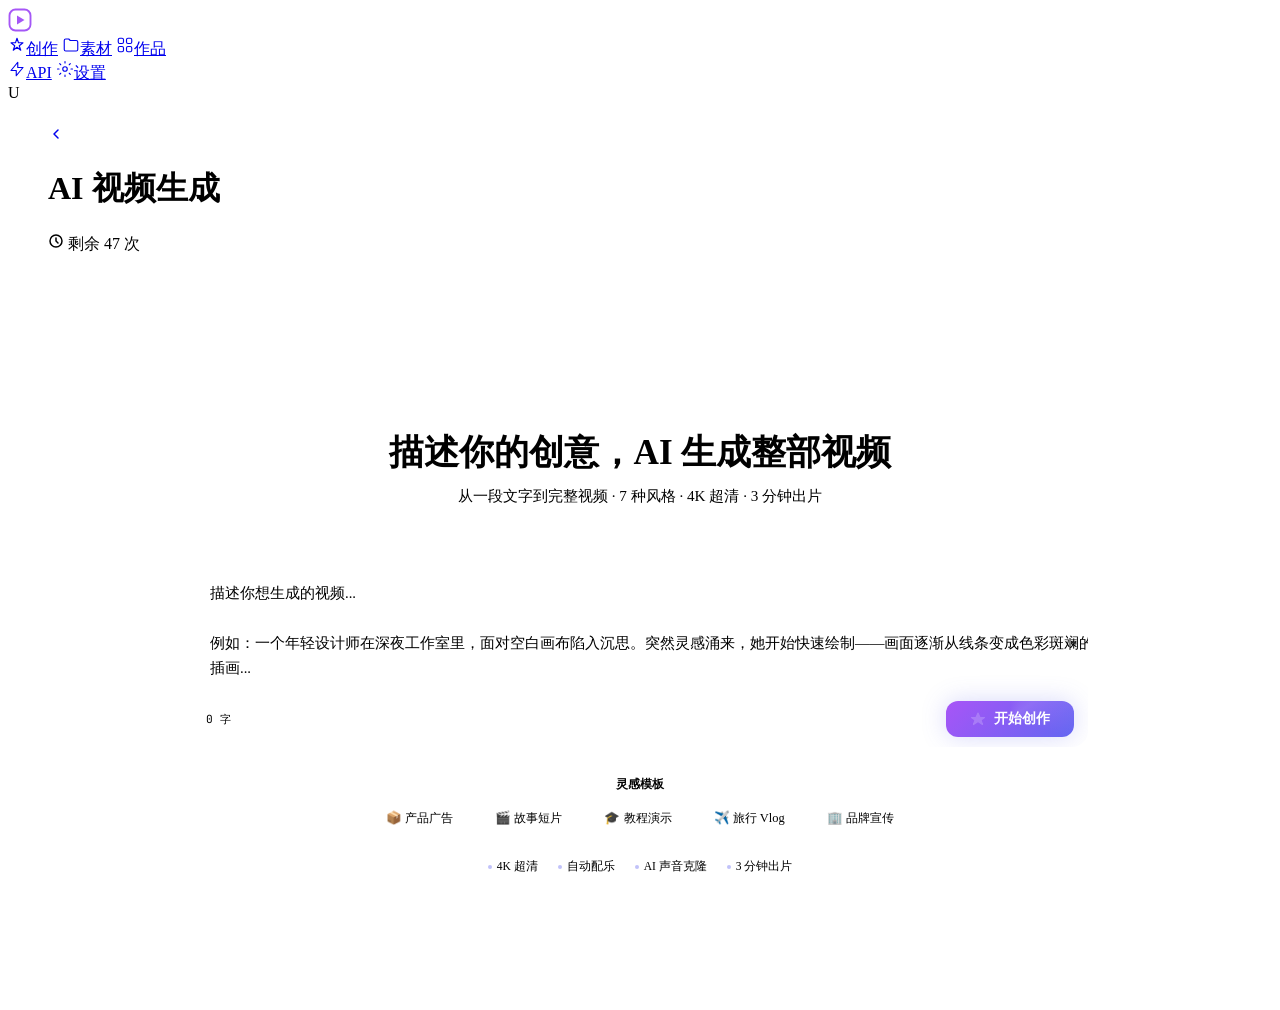
==== app/generate.html @ 541a8ce3 "fix: 侧边栏导航「生成」改为「创作」" ====
<!DOCTYPE html>
<html lang="zh-CN">
<head>
    <meta charset="UTF-8">
    <meta name="viewport" content="width=device-width, initial-scale=1.0">
    <title>AI 生成视频 — FrameX</title>
    <link rel="stylesheet" href="style.css">
    <link href="https://fonts.googleapis.com/css2?family=Space+Grotesk:wght@400;500;600;700&family=DM+Sans:wght@300;400;500;600;700&family=Inter:wght@300;400;500;600;700;800;900&family=JetBrains+Mono:wght@400;500&display=swap" rel="stylesheet">
    <style>
    /* ==============================================
       AI 生成 — Landing + 左右分栏工作区
       ============================================== */

    /* ===== Landing 状态 ===== */
    .gen-landing {
        flex: 1;
        overflow-y: auto;
        padding: 0 40px;
        display: flex;
        align-items: center;
        justify-content: center;
        min-height: 0;
    }
    .gen-landing::-webkit-scrollbar { width: 5px; }
    .gen-landing::-webkit-scrollbar-thumb { background: rgba(255,255,255,0.08); border-radius: 3px; }
    .gen-landing-scroll {
        max-width: 900px;
        width: 100%;
        text-align: center;
    }

    /* Hero */
    .gen-landing-hero {
        padding: 0 0 28px;
        position: relative;
        text-align: center;
    }
    .gen-landing-hero h1 {
        font-size: 2.2rem;
        font-weight: 800;
        line-height: 1.3;
        margin-bottom: 10px;
    }
    .gen-landing-hero p {
        font-size: 0.95rem;
        color: var(--text-muted);
        max-width: 640px;
        margin: 0 auto 28px;
    }

    /* Primary input area */
    .gen-primary-input {
        max-width: 900px;
        margin: 0 auto 28px;
    }
    .gen-input-box {
        background: rgba(255,255,255,0.03);
        border: 2px solid rgba(255,255,255,0.08);
        border-radius: 18px;
        transition: all 0.3s;
        overflow: hidden;
    }
    .gen-input-box:focus-within {
        border-color: rgba(99,102,241,0.35);
        box-shadow: 0 0 0 4px rgba(99,102,241,0.06), 0 0 40px rgba(99,102,241,0.05);
    }
    .gen-input-textarea {
        width: 100%;
        min-height: 100px;
        max-height: 200px;
        padding: 16px 18px 8px;
        background: transparent;
        border: none;
        color: var(--text-primary);
        font-size: 0.92rem;
        font-family: inherit;
        outline: none;
        resize: none;
        line-height: 1.7;
    }
    .gen-input-textarea::placeholder { color: var(--text-faint); }
    .gen-input-toolbar {
        display: flex;
        align-items: center;
        justify-content: space-between;
        padding: 8px 14px 10px;
    }
    .gen-input-left {
        display: flex;
        align-items: center;
        gap: 8px;
    }
    .gen-char-count {
        font-size: 0.7rem;
        color: var(--text-faint);
        font-family: 'JetBrains Mono', monospace;
    }
    .gen-submit-btn {
        display: inline-flex;
        align-items: center;
        gap: 8px;
        padding: 9px 24px;
        font-size: 0.85rem;
        font-weight: 700;
        color: #fff;
        background: linear-gradient(135deg, #a855f7, #6366f1);
        border: none;
        border-radius: 12px;
        cursor: pointer;
        font-family: inherit;
        box-shadow: 0 0 24px rgba(99,102,241,0.25);
        transition: all 0.2s;
        position: relative;
        overflow: hidden;
    }
    .gen-submit-btn:hover { transform: translateY(-1px); box-shadow: 0 0 40px rgba(99,102,241,0.35); }
    .gen-submit-btn:disabled { opacity: 0.4; cursor: not-allowed; transform: none !important; box-shadow: none !important; }
    .gen-submit-btn::before {
        content: '';
        position: absolute; top: -50%; left: -50%;
        width: 200%; height: 200%;
        background: conic-gradient(from 0deg, transparent, rgba(255,255,255,0.1), transparent 30%);
        animation: shimmer 3s linear infinite;
    }

    /* Inspiration chips */
    .gen-inspo-wrap {
        margin-bottom: 20px;
    }
    .gen-inspo-label {
        font-size: 0.72rem;
        font-weight: 600;
        color: var(--text-faint);
        margin-bottom: 10px;
    }
    .gen-inspo-chips {
        display: flex;
        flex-wrap: wrap;
        gap: 8px;
        justify-content: center;
    }
    .gen-inspo-chip {
        padding: 7px 16px;
        font-size: 0.78rem;
        font-weight: 500;
        color: var(--text-secondary);
        background: rgba(255,255,255,0.04);
        border: 1px solid rgba(255,255,255,0.08);
        border-radius: 100px;
        cursor: pointer;
        transition: all 0.25s;
        display: flex;
        align-items: center;
        gap: 6px;
        font-family: inherit;
    }
    .gen-inspo-chip:hover {
        color: var(--text-primary);
        border-color: rgba(99,102,241,0.35);
        background: rgba(99,102,241,0.06);
        transform: translateY(-2px);
    }

    /* Capabilities row */
    .gen-caps {
        display: flex;
        gap: 20px;
        justify-content: center;
        margin-top: 24px;
    }
    .gen-cap {
        display: flex;
        align-items: center;
        gap: 5px;
        font-size: 0.72rem;
        color: var(--text-faint);
    }
    .gen-cap-dot {
        width: 4px; height: 4px;
        border-radius: 50%;
        background: rgba(99,102,241,0.4);
    }

    /* ===== 工作区：左右分栏 ===== */
    .gen-workspace {
        display: none;
        flex: 1;
        min-height: 0;
        overflow: hidden;
    }
    .gen-workspace.active {
        display: flex;
    }

    /* Left: Canvas / Preview */
    .gen-left {
        flex: 1;
        display: flex;
        flex-direction: column;
        min-width: 0;
        position: relative;
        overflow: hidden;
    }

    /* Canvas area with video/storyboard */
    .gen-canvas-wrap {
        flex: 1;
        display: flex;
        align-items: center;
        justify-content: center;
        position: relative;
        padding: 16px;
        min-height: 0;
    }
    .gen-canvas-container {
        position: relative;
        width: 100%;
        height: 100%;
        max-width: 960px;
        max-height: 100%;
        background: #0a0a16;
        border-radius: 16px;
        overflow: hidden;
        border: 1px solid rgba(255,255,255,0.06);
        transition: border-color 0.3s;
    }

    /* Left phases */
    .gen-left-phase {
        position: absolute;
        inset: 0;
        display: none;
        border-radius: inherit;
        overflow: hidden;
    }
    .gen-left-phase.active { display: flex; }

    /* ===== Empty / waiting state (步骤1/2/3) ===== */
    .gen-empty-view {
        flex-direction: column;
        align-items: center;
        justify-content: center;
        background: linear-gradient(135deg, #06060a 0%, #0a0a1a 50%, #06060a 100%);
    }
    .gen-empty-inner { text-align: center; max-width: 320px; }
    .gen-empty-orb {
        position: relative;
        width: 72px; height: 72px;
        margin: 0 auto 20px;
    }
    .gen-empty-orb .gen-empty-ring {
        position: absolute; top: 50%; left: 50%;
        transform: translate(-50%,-50%);
        width: 72px; height: 72px;
        border-radius: 50%;
        border: 2px solid rgba(99,102,241,0.12);
        animation: genOrbPulse 3s ease-in-out infinite;
    }
    @keyframes genOrbPulse {
        0%, 100% { transform: translate(-50%,-50%) scale(1); opacity: 0.5; }
        50% { transform: translate(-50%,-50%) scale(1.4); opacity: 0; }
    }
    .gen-empty-orb .gen-empty-core {
        position: absolute; top: 50%; left: 50%;
        transform: translate(-50%,-50%);
        width: 40px; height: 40px;
        border-radius: 50%;
        background: linear-gradient(135deg, rgba(99,102,241,0.15), rgba(99,102,241,0.1));
        display: flex; align-items: center; justify-content: center;
        border: 1px solid rgba(99,102,241,0.15);
    }
    .gen-empty-title {
        font-size: 0.88rem; font-weight: 600; color: var(--text-faint); margin-bottom: 6px;
    }
    .gen-empty-sub {
        font-size: 0.75rem; color: var(--text-dim); line-height: 1.5;
    }

    /* Storyboard grid in canvas */
    .gen-sb-view {
        flex-direction: column;
        background: #0a0a16;
    }
    .gen-sb-topbar {
        display: flex;
        align-items: center;
        gap: 10px;
        padding: 12px 16px;
        flex-shrink: 0;
        border-bottom: 1px solid rgba(255,255,255,0.04);
    }
    .gen-sb-badge {
        padding: 3px 10px;
        font-size: 0.68rem;
        font-weight: 600;
        color: #818cf8;
        background: rgba(99,102,241,0.1);
        border: 1px solid rgba(99,102,241,0.2);
        border-radius: 100px;
    }
    .gen-sb-info {
        font-size: 0.72rem;
        color: var(--text-muted);
    }
    .gen-sb-grid {
        flex: 1;
        display: grid;
        grid-template-columns: repeat(2, 1fr);
        gap: 10px;
        padding: 12px;
        overflow-y: auto;
        min-height: 0;
        align-content: start;
    }
    .gen-sb-grid::-webkit-scrollbar { width: 4px; }
    .gen-sb-grid::-webkit-scrollbar-thumb { background: rgba(255,255,255,0.06); border-radius: 2px; }
    .gen-sb-card {
        position: relative;
        border-radius: 12px;
        overflow: hidden;
        border: 1px solid rgba(255,255,255,0.06);
        background: linear-gradient(135deg, rgba(15,15,30,0.8), rgba(10,10,20,0.9));
        cursor: pointer;
        transition: all 0.3s;
        min-height: 120px;
    }
    .gen-sb-card:hover {
        border-color: rgba(99,102,241,0.3);
        transform: scale(1.02);
    }
    .gen-sb-card.selected {
        border-color: rgba(99,102,241,0.5);
        box-shadow: 0 0 20px rgba(99,102,241,0.15);
    }
    .gen-sb-card canvas { width: 100%; height: 100%; display: block; position: absolute; inset: 0; }
    .gen-sb-card-overlay {
        position: relative;
        z-index: 2;
        background: linear-gradient(transparent 30%, rgba(0,0,0,0.7));
        display: flex;
        flex-direction: column;
        justify-content: flex-end;
        padding: 12px;
        min-height: 120px;
    }
    .gen-sb-card-num {
        position: absolute; top: 8px; left: 8px;
        width: 22px; height: 22px;
        border-radius: 7px;
        display: flex; align-items: center; justify-content: center;
        font-size: 0.65rem; font-weight: 700; color: #fff;
        background: rgba(99,102,241,0.6); backdrop-filter: blur(8px);
    }
    .gen-sb-card-dur {
        position: absolute; top: 8px; right: 8px;
        padding: 2px 7px; font-size: 0.6rem; font-weight: 500; color: #fff;
        background: rgba(0,0,0,0.55); border-radius: 5px;
        font-family: 'JetBrains Mono', monospace;
    }
    .gen-sb-card-title {
        font-size: 0.78rem; font-weight: 600; color: #fff; margin-bottom: 2px;
    }
    .gen-sb-card-desc {
        font-size: 0.62rem; color: rgba(255,255,255,0.6);
        display: -webkit-box; -webkit-line-clamp: 2;
        -webkit-box-orient: vertical; overflow: hidden; line-height: 1.4;
    }

    /* Synthesis view */
    .gen-synth-view {
        align-items: center;
        justify-content: center;
        background: linear-gradient(135deg, #06060a 0%, #0a0a1a 50%, #06060a 100%);
    }
    .gen-synth-inner { text-align: center; max-width: 360px; }
    .gen-synth-orb {
        position: relative;
        width: 88px; height: 88px;
        margin: 0 auto 24px;
    }
    .gen-synth-orb .ring {
        position: absolute; top: 50%; left: 50%;
        transform: translate(-50%,-50%); border-radius: 50%;
        border: 2px solid transparent;
    }
    .gen-synth-orb .ring:nth-child(1) { width:88px;height:88px; border-top-color:#a855f7; animation: spin 1.5s linear infinite; }
    .gen-synth-orb .ring:nth-child(2) { width:66px;height:66px; border-right-color:#6366f1; animation: spin 2s linear infinite reverse; }
    .gen-synth-orb .ring:nth-child(3) { width:44px;height:44px; border-bottom-color:#06b6d4; animation: spin 1s linear infinite; }
    .gen-synth-orb .core {
        position: absolute; top:50%;left:50%; transform:translate(-50%,-50%);
        width:18px;height:18px; border-radius:50%;
        background:linear-gradient(135deg,#a855f7,#06b6d4);
        box-shadow:0 0 24px rgba(99,102,241,0.5);
    }
    @keyframes spin { to { transform: translate(-50%,-50%) rotate(360deg); } }
    .gen-synth-text { font-size: 0.92rem; font-weight: 600; color: var(--text-primary); margin-bottom: 6px; }
    .gen-synth-sub { font-size: 0.78rem; color: var(--text-muted); margin-bottom: 20px; }
    .gen-synth-progress {
        width: 220px; height: 3px;
        background: rgba(255,255,255,0.06); border-radius: 2px;
        overflow: hidden; margin: 0 auto 10px;
    }
    .gen-synth-bar {
        height: 100%;
        background: linear-gradient(90deg, #a855f7, #6366f1, #06b6d4);
        border-radius: 2px; width: 0%; transition: width 0.6s ease;
    }
    .gen-synth-clip-info {
        font-size: 0.72rem; color: var(--text-muted);
        font-family: 'JetBrains Mono', monospace;
    }
    .gen-synth-dots {
        display: flex; gap: 6px; justify-content: center; margin-top: 16px;
    }
    .gen-synth-dot {
        width: 32px; height: 32px;
        border-radius: 8px;
        display: flex; align-items: center; justify-content: center;
        font-size: 0.68rem; font-weight: 700;
        color: var(--text-faint); background: rgba(255,255,255,0.03);
        border: 1px solid rgba(255,255,255,0.06);
        transition: all 0.3s;
    }
    .gen-synth-dot.active {
        color: #818cf8;
        background: rgba(99,102,241,0.12);
        border-color: rgba(99,102,241,0.3);
        box-shadow: 0 0 14px rgba(99,102,241,0.15);
    }
    .gen-synth-dot.completed {
        color: #10b981;
        background: rgba(16,185,129,0.1);
        border-color: rgba(16,185,129,0.25);
    }

    /* Player view */
    .gen-player-view {
        background: #06060a;
    }
    .gen-player-view canvas { width: 100%; height: 100%; display: block; }
    .gen-player-controls {
        position: absolute;
        bottom: 0; left: 0; right: 0;
        display: flex; align-items: center; gap: 10px;
        padding: 10px 16px;
        background: linear-gradient(transparent, rgba(0,0,0,0.7));
        z-index: 5;
    }
    .gen-timeline-overlay {
        position: absolute;
        bottom: 48px; left: 12px; right: 12px;
        display: flex; gap: 3px; height: 24px; z-index: 4;
    }
    .gen-tl-seg {
        display: flex; align-items: center; justify-content: center;
        border-radius: 5px; font-size: 0.58rem; font-weight: 600;
        border: 1px solid; transition: all 0.3s; cursor: default;
    }
    .gen-tl-seg.active {
        box-shadow: 0 0 10px rgba(99,102,241,0.2);
        transform: scaleY(1.08);
    }

    /* ===== Right: Chat Sidebar ===== */
    .gen-right {
        width: 380px;
        flex-shrink: 0;
        background: rgba(12,12,20,0.95);
        backdrop-filter: blur(20px);
        border-left: 1px solid rgba(255,255,255,0.06);
        display: flex;
        flex-direction: column;
        z-index: 50;
        overflow: hidden;
    }

    /* Chat header */
    .gen-chat-header {
        display: flex;
        align-items: center;
        gap: 10px;
        padding: 14px 16px;
        flex-shrink: 0;
        border-bottom: 1px solid rgba(255,255,255,0.05);
    }
    .gen-chat-header-icon {
        width: 28px; height: 28px;
        border-radius: 8px;
        background: rgba(99,102,241,0.12);
        color: #a855f7;
        display: flex; align-items: center; justify-content: center;
        flex-shrink: 0;
    }
    .gen-chat-header h3 { font-size: 0.85rem; font-weight: 600; }
    .gen-chat-header p { font-size: 0.68rem; color: var(--text-muted); }

    /* Chat body */
    .gen-chat-body {
        flex: 1;
        overflow-y: auto;
        padding: 16px 16px 200px;
        display: flex;
        flex-direction: column;
        gap: 12px;
        min-height: 0;
    }
    .gen-chat-body::-webkit-scrollbar { width: 4px; }
    .gen-chat-body::-webkit-scrollbar-track { background: transparent; }
    .gen-chat-body::-webkit-scrollbar-thumb { background: rgba(255,255,255,0.08); border-radius: 2px; }

    /* Chat bubbles */
    .gen-bubble {
        display: flex;
        gap: 8px;
        animation: genBubbleIn 0.35s ease-out;
    }
    @keyframes genBubbleIn {
        from { opacity: 0; transform: translateY(12px); }
        to { opacity: 1; transform: translateY(0); }
    }
    .gen-bubble--ai { align-items: flex-start; }
    .gen-bubble--user { flex-direction: row-reverse; }
    .gen-bubble-avatar {
        width: 28px; height: 28px;
        border-radius: 8px;
        display: flex; align-items: center; justify-content: center;
        flex-shrink: 0;
        font-size: 0.75rem; font-weight: 600;
    }
    .gen-bubble--ai .gen-bubble-avatar {
        background: rgba(99,102,241,0.12); color: #a855f7;
    }
    .gen-bubble--user .gen-bubble-avatar {
        background: rgba(59,130,246,0.12); color: #60a5fa;
    }
    .gen-bubble-content {
        max-width: 85%;
        padding: 10px 14px;
        border-radius: 14px;
        font-size: 0.82rem;
        line-height: 1.6;
    }
    .gen-bubble--ai .gen-bubble-content {
        background: rgba(255,255,255,0.04);
        border: 1px solid rgba(255,255,255,0.06);
        color: #cbd5e1;
    }
    .gen-bubble--user .gen-bubble-content {
        background: rgba(99,102,241,0.12);
        border: 1px solid rgba(99,102,241,0.2);
        color: var(--text-primary);
    }

    /* Typing indicator (three dots) */
    .gen-typing { display: flex; gap: 4px; padding: 6px 0; }
    .gen-typing-dot {
        width: 6px; height: 6px; border-radius: 50%;
        background: #64748b; animation: genTypingBounce 1.4s ease-in-out infinite;
    }
    .gen-typing-dot:nth-child(2) { animation-delay: 0.2s; }
    .gen-typing-dot:nth-child(3) { animation-delay: 0.4s; }
    @keyframes genTypingBounce {
        0%, 60%, 100% { transform: translateY(0); opacity: 0.4; }
        30% { transform: translateY(-6px); opacity: 1; }
    }

    /* Step overview stepper (in chat) */
    .gen-stepper { display: flex; gap: 4px; margin: 8px 0 4px; padding: 10px 0; }
    .gen-stepper-item { flex: 1; text-align: center; position: relative; }
    .gen-stepper-num {
        display: inline-flex; width: 22px; height: 22px; border-radius: 50%;
        align-items: center; justify-content: center;
        font-size: 0.62rem; font-weight: 700;
        background: rgba(255,255,255,0.05); border: 1px solid rgba(255,255,255,0.08);
        color: var(--text-faint); margin-bottom: 4px; transition: all 0.3s;
    }
    .gen-stepper-item.active .gen-stepper-num {
        background: rgba(99,102,241,0.15); border-color: rgba(99,102,241,0.4);
        color: #818cf8; box-shadow: 0 0 10px rgba(99,102,241,0.15);
    }
    .gen-stepper-item.completed .gen-stepper-num {
        background: rgba(16,185,129,0.12); border-color: rgba(16,185,129,0.3); color: #10b981;
    }
    .gen-stepper-label { display: block; font-size: 0.58rem; color: var(--text-dim); line-height: 1.2; }
    .gen-stepper-item.active .gen-stepper-label { color: #818cf8; }
    .gen-stepper-item.completed .gen-stepper-label { color: #10b981; }

    /* Text segment preview cards (步骤2) */
    .gen-text-segments { display: flex; flex-direction: column; gap: 8px; margin-top: 8px; }
    .gen-text-seg {
        background: rgba(255,255,255,0.02); border: 1px solid rgba(255,255,255,0.06);
        border-radius: 10px; padding: 10px 12px; transition: all 0.2s;
    }
    .gen-text-seg:hover { border-color: rgba(255,255,255,0.1); background: rgba(255,255,255,0.03); }
    .gen-text-seg-head { display: flex; align-items: center; justify-content: space-between; margin-bottom: 6px; }
    .gen-text-seg-badge {
        display: inline-flex; align-items: center; gap: 5px;
        padding: 2px 8px; border-radius: 5px; font-size: 0.65rem; font-weight: 600;
    }
    .gen-text-seg-dur { font-size: 0.62rem; color: var(--text-faint); font-family: 'JetBrains Mono', monospace; }
    .gen-text-seg textarea {
        width: 100%; min-height: 48px; padding: 8px 10px;
        background: rgba(255,255,255,0.03); border: 1px solid rgba(255,255,255,0.06);
        border-radius: 8px; color: var(--text-primary); font-size: 0.78rem; font-family: inherit;
        outline: none; resize: vertical; line-height: 1.5; transition: border-color 0.2s;
    }
    .gen-text-seg textarea:focus { border-color: rgba(99,102,241,0.3); }

    /* Storyboard loading animation */
    .gen-sb-card.loading { pointer-events: none; }
    .gen-sb-card.loading .gen-sb-card-overlay { background: none; }
    .gen-sb-card-loading-inner {
        position: absolute; inset: 0; z-index: 3;
        display: flex; flex-direction: column; align-items: center; justify-content: center;
        background: linear-gradient(135deg, rgba(15,15,30,0.95), rgba(10,10,20,0.98));
    }
    .gen-sb-card-loading-inner .loading-spinner {
        width: 24px; height: 24px;
        border: 2px solid rgba(99,102,241,0.15); border-top-color: #a855f7;
        border-radius: 50%; animation: spin 1s linear infinite; margin-bottom: 8px;
    }
    .gen-sb-card-loading-inner .loading-text { font-size: 0.65rem; color: var(--text-faint); }

    /* Inline action cards in chat */
    .gen-chat-actions {
        display: flex;
        flex-wrap: wrap;
        gap: 6px;
        margin-top: 8px;
    }
    .gen-chat-action {
        padding: 6px 14px;
        font-size: 0.72rem;
        font-weight: 500;
        color: #818cf8;
        background: rgba(99,102,241,0.06);
        border: 1px solid rgba(99,102,241,0.2);
        border-radius: 100px;
        cursor: pointer;
        transition: all 0.2s;
        font-family: inherit;
    }
    .gen-chat-action:hover {
        background: rgba(99,102,241,0.12);
        border-color: rgba(99,102,241,0.4);
    }

    /* Confirm config button */
    .gen-confirm-config {
        display: flex;
        align-items: center;
        justify-content: center;
        gap: 8px;
        width: 100%;
        margin-top: 12px;
        padding: 10px 20px;
        font-size: 0.82rem;
        font-weight: 600;
        color: #fff;
        background: linear-gradient(135deg, #a855f7, #6366f1);
        border: none;
        border-radius: 10px;
        cursor: pointer;
        font-family: inherit;
        box-shadow: 0 0 20px rgba(99,102,241,0.2);
        transition: all 0.25s;
    }
    .gen-confirm-config:hover { transform: translateY(-1px); box-shadow: 0 0 30px rgba(99,102,241,0.35); }
    .gen-confirm-config:active { transform: scale(0.98); }

    /* Clip editor in chat */
    .gen-clip-editor {
        background: rgba(255,255,255,0.02);
        border: 1px solid rgba(255,255,255,0.06);
        border-radius: 12px;
        margin-top: 8px;
        overflow: hidden;
        transition: all 0.3s;
        cursor: pointer;
    }
    .gen-clip-editor:hover {
        border-color: rgba(99,102,241,0.25);
        background: rgba(255,255,255,0.03);
    }
    .gen-clip-editor.highlighted {
        border-color: rgba(99,102,241,0.5);
        background: rgba(99,102,241,0.05);
        box-shadow: 0 0 16px rgba(99,102,241,0.1);
    }
    .gen-clip-editor-head {
        display: flex; align-items: center; justify-content: space-between;
        padding: 10px 12px;
        border-bottom: 1px solid rgba(255,255,255,0.04);
    }
    .gen-clip-editor-badge {
        display: inline-flex; align-items: center; gap: 6px;
        padding: 3px 10px; border-radius: 6px;
        font-size: 0.68rem; font-weight: 600;
    }
    .gen-clip-editor-dur {
        font-size: 0.65rem; color: var(--text-muted);
        font-family: 'JetBrains Mono', monospace;
    }
    .gen-clip-editor-body {
        padding: 10px 12px;
        display: flex;
        gap: 10px;
    }
    /* Clip thumbnail preview inside editor */
    .gen-clip-thumb {
        width: 80px;
        height: 50px;
        border-radius: 6px;
        overflow: hidden;
        flex-shrink: 0;
        border: 1px solid rgba(255,255,255,0.06);
    }
    .gen-clip-thumb canvas {
        width: 100%; height: 100%; display: block;
    }
    .gen-clip-desc-wrap {
        flex: 1;
        min-width: 0;
    }
    .gen-clip-desc-input {
        width: 100%;
        min-height: 40px;
        padding: 8px 10px;
        background: rgba(255,255,255,0.03);
        border: 1px solid rgba(255,255,255,0.06);
        border-radius: 8px;
        color: var(--text-primary);
        font-size: 0.78rem;
        font-family: inherit;
        outline: none;
        resize: vertical;
        line-height: 1.5;
        transition: border-color 0.2s;
    }
    .gen-clip-desc-input:focus { border-color: rgba(99,102,241,0.3); }
    .gen-clip-desc-input::placeholder { color: var(--text-faint); }

    /* Config card in chat */
    .gen-config-card {
        background: rgba(255,255,255,0.02);
        border: 1px solid rgba(255,255,255,0.06);
        border-radius: 12px;
        margin-top: 8px;
        padding: 12px;
    }
    .gen-config-label {
        font-size: 0.68rem; font-weight: 600; color: var(--text-faint);
        text-transform: uppercase; letter-spacing: 0.5px;
        margin-bottom: 8px;
    }
    /* Style grid */
    .gen-style-grid {
        display: grid; grid-template-columns: repeat(3, 1fr);
        gap: 6px; margin-bottom: 10px;
    }
    .gen-style-card {
        padding: 8px 6px; text-align: center;
        background: rgba(255,255,255,0.03);
        border: 1px solid rgba(255,255,255,0.06);
        border-radius: 8px; cursor: pointer;
        transition: all 0.2s; font-family: inherit;
    }
    .gen-style-card:hover { border-color: rgba(99,102,241,0.25); }
    .gen-style-card.active {
        border-color: rgba(99,102,241,0.5);
        background: rgba(99,102,241,0.08);
    }
    .gen-style-card .icon { font-size: 1.1rem; display: block; margin-bottom: 2px; }
    .gen-style-card .name { font-size: 0.65rem; font-weight: 600; color: var(--text-secondary); }
    .gen-style-card.active .name { color: #818cf8; }

    /* Ratio chips */
    .gen-ratio-row {
        display: flex; gap: 6px; margin-bottom: 10px;
    }
    .gen-ratio-chip {
        flex: 1; padding: 6px; text-align: center;
        font-size: 0.68rem; font-weight: 500; color: var(--text-muted);
        background: rgba(255,255,255,0.03);
        border: 1px solid rgba(255,255,255,0.06);
        border-radius: 8px; cursor: pointer;
        transition: all 0.2s; font-family: inherit;
    }
    .gen-ratio-chip:hover { border-color: rgba(99,102,241,0.25); }
    .gen-ratio-chip.active {
        color: #818cf8;
        background: rgba(99,102,241,0.08);
        border-color: rgba(99,102,241,0.4);
    }

    /* Chat input */
    .gen-chat-input-area {
        padding: 12px 16px;
        border-top: 1px solid rgba(255,255,255,0.05);
        flex-shrink: 0;
    }
    .gen-chat-input-wrap {
        display: flex;
        align-items: flex-end;
        gap: 8px;
        background: rgba(255,255,255,0.04);
        border: 1px solid rgba(255,255,255,0.08);
        border-radius: 14px;
        padding: 6px 6px 6px 14px;
        transition: all 0.3s;
    }
    .gen-chat-input-wrap:focus-within {
        border-color: rgba(99,102,241,0.35);
        box-shadow: 0 0 0 3px rgba(99,102,241,0.06);
    }
    .gen-chat-input {
        flex: 1;
        background: none; border: none; outline: none;
        font-size: 0.82rem; color: var(--text-primary);
        padding: 8px 0; font-family: inherit;
        min-width: 0;
    }
    .gen-chat-input::placeholder { color: var(--text-faint); }
    .gen-chat-send {
        width: 36px; height: 36px;
        border-radius: 10px; border: none;
        background: linear-gradient(135deg, #a855f7, #6366f1);
        color: #fff;
        display: flex; align-items: center; justify-content: center;
        cursor: pointer; flex-shrink: 0;
        transition: all 0.2s;
        box-shadow: 0 0 16px rgba(99,102,241,0.25);
    }
    .gen-chat-send:hover { transform: scale(1.05); }

    /* Pipeline bar (bottom of left) */
    .gen-pipeline-bar {
        display: none;
        align-items: center;
        justify-content: space-between;
        padding: 8px 16px;
        background: rgba(255,255,255,0.025);
        border-top: 1px solid rgba(255,255,255,0.04);
        flex-shrink: 0;
    }
    .gen-pipeline-bar.active { display: flex; }
    .gen-pipeline-steps {
        display: flex; gap: 4px;
    }
    .gen-pipe-step {
        display: flex; align-items: center; gap: 4px;
        padding: 4px 8px; border-radius: 7px;
        font-size: 0.62rem; font-weight: 500;
        background: rgba(255,255,255,0.03);
        border: 1px solid rgba(255,255,255,0.06);
        color: var(--text-faint); transition: all 0.3s;
        white-space: nowrap;
    }
    .gen-pipe-step.active { color: #818cf8; background: rgba(99,102,241,0.1); border-color: rgba(99,102,241,0.25); }
    .gen-pipe-step.completed { color: #10b981; border-color: rgba(16,185,129,0.25); }
    .gen-pipe-dot { width: 5px; height: 5px; border-radius: 50%; background: currentColor; }
    .gen-pipe-step.active .gen-pipe-dot { animation: pulseDot 1.5s infinite; }
    @keyframes pulseDot {
        0%,100% { box-shadow: 0 0 0 0 rgba(99,102,241,0.4); }
        50% { box-shadow: 0 0 0 4px rgba(99,102,241,0); }
    }
    .gen-pipeline-actions { display: flex; gap: 6px; }

    /* Done banner in chat */
    .gen-done-banner {
        text-align: center;
        padding: 16px 0;
    }
    .gen-done-banner svg { margin-bottom: 8px; }
    .gen-done-title { font-size: 0.95rem; font-weight: 600; margin-bottom: 3px; }
    .gen-done-sub { font-size: 0.72rem; color: var(--text-muted); }
    .gen-done-actions {
        display: flex;
        flex-direction: column;
        gap: 8px;
        margin-top: 12px;
    }

    @media (max-width: 768px) {
        .gen-right { width: 300px; }
    }
    @media (max-width: 600px) {
        .gen-workspace { flex-direction: column; }
        .gen-right {
            width: 100%; max-height: 45vh; border-left: none;
            border-top: 1px solid rgba(255,255,255,0.06);
        }
    }
    </style>
</head>
<body class="creator-layout">
    <!-- 侧边栏 -->
    <aside class="icon-sidebar">
        <a href="create.html" class="icon-sidebar-logo" title="FrameX"><svg width="24" height="24" viewBox="0 0 32 32" fill="none"><rect x="2" y="2" width="28" height="28" rx="8" stroke="url(#sLogo)" stroke-width="2.5"/><path d="M12 10L22 16L12 22V10Z" fill="url(#sLogo)"/><defs><linearGradient id="sLogo" x1="0" y1="0" x2="32" y2="32"><stop stop-color="#a855f7"/><stop offset="1" stop-color="#06b6d4"/></linearGradient></defs></svg></a>
        <nav class="icon-nav">
            <a href="create.html" class="icon-nav-item active"><svg width="18" height="18" viewBox="0 0 24 24" fill="none"><path d="M12 3L14 9H20L15 13L17 19L12 15L7 19L9 13L4 9H10L12 3Z" stroke="currentColor" stroke-width="1.5" stroke-linejoin="round"/></svg>创作</a>
            <a href="media.html" class="icon-nav-item"><svg width="18" height="18" viewBox="0 0 24 24" fill="none"><path d="M3 6C3 4.89543 3.89543 4 5 4H9L11 6H19C20.1046 6 21 6.89543 21 8V18C21 19.1046 20.1046 20 19 20H5C3.89543 20 3 19.1046 3 18V6Z" stroke="currentColor" stroke-width="1.5" stroke-linejoin="round"/></svg>素材</a>
            <a href="result.html" class="icon-nav-item"><svg width="18" height="18" viewBox="0 0 24 24" fill="none"><rect x="3" y="3" width="7" height="7" rx="2" stroke="currentColor" stroke-width="1.5"/><rect x="14" y="3" width="7" height="7" rx="2" stroke="currentColor" stroke-width="1.5"/><rect x="3" y="14" width="7" height="7" rx="2" stroke="currentColor" stroke-width="1.5"/><rect x="14" y="14" width="7" height="7" rx="2" stroke="currentColor" stroke-width="1.5"/></svg>作品</a>
        </nav>
        <div class="icon-nav-divider"></div>
        <div class="icon-nav-bottom">
            <a href="#" class="icon-nav-item"><svg width="18" height="18" viewBox="0 0 24 24" fill="none"><path d="M13 10V3L4 14H11V21L20 10H13Z" stroke="currentColor" stroke-width="1.5" stroke-linejoin="round"/></svg>API</a>
            <a href="#" class="icon-nav-item"><svg width="18" height="18" viewBox="0 0 24 24" fill="none"><circle cx="12" cy="12" r="3" stroke="currentColor" stroke-width="1.5"/><path d="M12 2V4M12 20V22M22 12H20M4 12H2M19.07 4.93L17.66 6.34M6.34 17.66L4.93 19.07M19.07 19.07L17.66 17.66M6.34 6.34L4.93 4.93" stroke="currentColor" stroke-width="1.5" stroke-linecap="round"/></svg>设置</a>
            <div class="icon-nav-avatar"><span>U</span></div>
        </div>
    </aside>

    <!-- 主内容区 -->
    <main class="main-content" style="padding:0; display:flex; flex-direction:column; height:100vh; overflow:hidden;">
        <!-- 顶部栏 -->
        <header class="topbar" id="mainTopbar" style="padding:24px 40px; flex-shrink:0;">
            <div class="topbar-left">
                <a href="create.html" class="topbar-back" title="返回首页">
                    <svg width="16" height="16" viewBox="0 0 16 16" fill="none"><path d="M10 12L6 8L10 4" stroke="currentColor" stroke-width="1.5" stroke-linecap="round" stroke-linejoin="round"/></svg>
                </a>
                <h1 class="page-title">AI 视频生成</h1>
            </div>
            <div class="topbar-right">
                <div class="credits-badge">
                    <svg width="16" height="16" viewBox="0 0 16 16" fill="none"><circle cx="8" cy="8" r="6" stroke="currentColor" stroke-width="1.5"/><path d="M8 5V8L10 10" stroke="currentColor" stroke-width="1.5" stroke-linecap="round"/></svg>
                    <span>剩余 47 次</span>
                </div>
            </div>
        </header>

        <!-- ===== Landing 页（居中输入） ===== -->
        <div class="gen-landing" id="genLanding">
            <div class="gen-landing-scroll">
                <div class="gen-landing-hero">
                    <h1>描述你的创意，<span class="gradient-text">AI 生成整部视频</span></h1>
                    <p>从一段文字到完整视频 · 7 种风格 · 4K 超清 · 3 分钟出片</p>
                </div>

                <!-- 输入框 -->
                <div class="gen-primary-input">
                    <div class="gen-input-box">
                        <textarea class="gen-input-textarea" id="landingInput" placeholder="描述你想生成的视频...&#10;&#10;例如：一个年轻设计师在深夜工作室里，面对空白画布陷入沉思。突然灵感涌来，她开始快速绘制——画面逐渐从线条变成色彩斑斓的插画..."></textarea>
                        <div class="gen-input-toolbar">
                            <div class="gen-input-left">
                                <span class="gen-char-count"><span id="charCount">0</span> 字</span>
                            </div>
                            <button class="gen-submit-btn" id="startGenBtn">
                                <svg width="16" height="16" viewBox="0 0 16 16" fill="none"><path d="M8 2L10 6.5H14.5L11 9L12.5 13.5L8 10.5L3.5 13.5L5 9L1.5 6.5H6L8 2Z" stroke="currentColor" stroke-width="1.2" stroke-linejoin="round" fill="currentColor" opacity="0.2"/></svg>
                                开始创作
                            </button>
                        </div>
                    </div>
                </div>

                <!-- 灵感模板 -->
                <div class="gen-inspo-wrap">
                    <div class="gen-inspo-label">灵感模板</div>
                    <div class="gen-inspo-chips">
                        <button class="gen-inspo-chip" data-tpl="product">📦 产品广告</button>
                        <button class="gen-inspo-chip" data-tpl="story">🎬 故事短片</button>
                        <button class="gen-inspo-chip" data-tpl="tutorial">🎓 教程演示</button>
                        <button class="gen-inspo-chip" data-tpl="vlog">✈️ 旅行 Vlog</button>
                        <button class="gen-inspo-chip" data-tpl="promo">🏢 品牌宣传</button>
                    </div>
                </div>

                <div class="gen-caps">
                    <span class="gen-cap"><span class="gen-cap-dot"></span> 4K 超清</span>
                    <span class="gen-cap"><span class="gen-cap-dot"></span> 自动配乐</span>
                    <span class="gen-cap"><span class="gen-cap-dot"></span> AI 声音克隆</span>
                    <span class="gen-cap"><span class="gen-cap-dot"></span> 3 分钟出片</span>
                </div>
            </div>
        </div>

        <!-- ===== 工作区（左右分栏） ===== -->
        <div class="gen-workspace" id="genWorkspace">
            <!-- 左：画面内容 -->
            <div class="gen-left">
                <div class="gen-canvas-wrap">
                    <div class="gen-canvas-container" id="canvasContainer">
                        <!-- 空状态（步骤 1/2/3 显示） -->
                        <div class="gen-left-phase gen-empty-view active" id="phaseEmpty">
                            <div class="gen-empty-inner">
                                <div class="gen-empty-orb">
                                    <div class="gen-empty-ring"></div>
                                    <div class="gen-empty-core">
                                        <svg width="18" height="18" viewBox="0 0 18 18" fill="none"><path d="M9 2L10.5 6H15L11.25 8.5L12.75 12.5L9 10L5.25 12.5L6.75 8.5L3 6H7.5L9 2Z" stroke="#a855f7" stroke-width="1.2" stroke-linejoin="round" opacity="0.6"/></svg>
                                    </div>
                                </div>
                                <div class="gen-empty-title" id="emptyTitle">等待文案解析完成</div>
                                <div class="gen-empty-sub" id="emptySub">解析完成后将在此处显示画面预览</div>
                            </div>
                        </div>
                        <!-- 分镜视图（步骤 4） -->
                        <div class="gen-left-phase gen-sb-view" id="phaseSB">
                            <div class="gen-sb-topbar">
                                <span class="gen-sb-badge">故事板预览</span>
                                <span class="gen-sb-info" id="sbInfo">4 个片段 · 总时长 24s</span>
                            </div>
                            <div class="gen-sb-grid" id="sbGrid"></div>
                        </div>
                        <!-- 合成中（步骤 5） -->
                        <div class="gen-left-phase gen-synth-view" id="phaseSynth">
                            <div class="gen-synth-inner">
                                <div class="gen-synth-orb">
                                    <div class="ring"></div>
                                    <div class="ring"></div>
                                    <div class="ring"></div>
                                    <div class="core"></div>
                                </div>
                                <div class="gen-synth-text" id="synthText">正在生成视频...</div>
                                <div class="gen-synth-sub" id="synthSub">AI 正在将你的创意变为现实</div>
                                <div class="gen-synth-progress">
                                    <div class="gen-synth-bar" id="synthBar"></div>
                                </div>
                                <div class="gen-synth-clip-info" id="synthClipInfo">0 / 4</div>
                                <div class="gen-synth-dots" id="synthDots"></div>
                            </div>
                        </div>
                        <!-- 播放器 -->
                        <div class="gen-left-phase gen-player-view" id="phasePlayer">
                            <canvas id="playerCanvas"></canvas>
                            <div class="gen-timeline-overlay" id="timelineOverlay"></div>
                            <div class="gen-player-controls">
                                <button class="ctrl-play" id="ctrlPlay">
                                    <svg width="14" height="14" viewBox="0 0 14 14" fill="none"><path d="M3 1L12 7L3 13V1Z" fill="currentColor"/></svg>
                                </button>
                                <span class="ctrl-time" id="ctrlTime">00:00</span>
                                <div class="ctrl-progress" id="ctrlProgress">
                                    <div class="ctrl-progress-track">
                                        <div class="ctrl-progress-fill" id="ctrlFill" style="width:0%"></div>
                                        <div class="ctrl-progress-handle" id="ctrlHandle" style="left:0%"></div>
                                    </div>
                                </div>
                                <span class="ctrl-duration" id="ctrlDur">00:00</span>
                            </div>
                        </div>
                    </div>
                </div>

                <!-- Pipeline bar -->
                <div class="gen-pipeline-bar" id="pipelineBar">
                    <div class="gen-pipeline-steps" id="pipeSteps"></div>
                    <div class="gen-pipeline-actions">
                        <button class="toolbar-btn toolbar-btn-export" id="exportBtn" style="display:none;">
                            <svg width="14" height="14" viewBox="0 0 14 14" fill="none"><path d="M7 2V8M7 8L10 5M7 8L4 5" stroke="currentColor" stroke-width="1.2" stroke-linecap="round"/><path d="M2 9V11C2 11.5523 2.44772 12 3 12H11C11.5523 12 12 11.5523 12 11V9" stroke="currentColor" stroke-width="1.2" stroke-linecap="round"/></svg>
                            导出
                        </button>
                    </div>
                </div>
            </div>

            <!-- 右：对话式编辑 -->
            <aside class="gen-right" id="genRight">
                <div class="gen-chat-header" id="chatHeader">
                    <div class="gen-chat-header-icon">
                        <svg width="14" height="14" viewBox="0 0 14 14" fill="none"><path d="M7 1L8.5 4.5H12.5L9 7L10.5 10.5L7 8L3.5 10.5L5 7L1.5 4.5H5.5L7 1Z" stroke="currentColor" stroke-width="1" stroke-linejoin="round"/></svg>
                    </div>
                    <div>
                        <h3>FrameX 创作助手</h3>
                        <p>对话式编辑你的视频</p>
                    </div>
                </div>
                <div class="gen-chat-body" id="chatBody">
                    <!-- Chat messages populated by JS -->
                </div>
                <div class="gen-chat-input-area">
                    <div class="gen-chat-input-wrap">
                        <input class="gen-chat-input" id="chatInput" type="text" placeholder="输入修改意见..." autocomplete="off">
                        <button class="gen-chat-send" id="chatSend">
                            <svg width="16" height="16" viewBox="0 0 16 16" fill="none"><path d="M3 8H13M13 8L9 4M13 8L9 12" stroke="currentColor" stroke-width="1.5" stroke-linecap="round" stroke-linejoin="round"/></svg>
                        </button>
                    </div>
                </div>
            </aside>
        </div>
    </main>

    <script src="app.js"></script>
    <script>
    (function() {
        // ===== Templates =====
        const templates = {
            product: '一款未来感十足的智能耳机静静地放在大理石桌面上，灯光从侧面打来，勾勒出产品的优美弧线。镜头缓缓推近，展示耳机的细节纹理和呼吸灯光效。随后场景切换到城市街头，一位年轻人戴上耳机，周围的喧嚣瞬间变成宁静的音乐世界。最后耳机 Logo 浮现在画面中央。',
            story: '清晨的小镇笼罩在薄雾中，一只流浪猫穿过空无一人的街道。它在一家面包店门口停下，透过玻璃窗看着里面忙碌的面包师。面包师注意到了窗外的猫，微笑着走出来，放下一碟温热的牛奶。猫低头喝着，尾巴轻轻摇摆。从此每个清晨，这里都有一份温暖的约定。',
            tutorial: '打开设计软件，一个空白画布出现在屏幕上。鼠标点击工具栏，选择画笔工具，开始在画布上勾勒一个简洁的 Logo 轮廓。接着切换到颜色面板，为 Logo 填充渐变色彩。添加文字排版，调整间距和大小。最后导出成品，一个专业的品牌 Logo 就完成了。',
            vlog: '飞机降落在巴厘岛，舱门打开的瞬间，热带的暖风扑面而来。画面切换到骑摩托穿越稻田的路上，两侧是无边的翠绿。在乌布的悬崖秋千上，女孩张开双臂拥抱蓝天。夕阳时分，在海边的岩石上，橘红色的天空倒映在平静的海面上。',
            promo: '从太空俯瞰地球，镜头急速下坠穿过云层，来到一座现代化的科技园区。玻璃幕墙反射着天光，年轻的工程师们在开放式办公区协作讨论。一组数据在全息屏幕上流动，展示着产品的全球用户增长曲线。最后公司的 Logo 在星空背景下亮起，slogan 缓缓浮现。'
        };

        const clipLabels = ['开场', '发展', '高潮', '结尾'];
        const clipColors = ['#a855f7', '#3b82f6', '#06b6d4', '#10b981'];
        const clipDurations = [5, 8, 6, 5];

        let clips = [];
        let selectedStyle = 'cinematic';
        let selectedRatio = '16:9';
        let selectedQuality = '1080';
        // phase: landing | parsing | textConfirm | styleConfig | storyboard | synth | player
        let phase = 'landing';
        let playing = true;
        let playTime = 0;
        let totalDuration = 24;
        let animFrame = null;
        let userText = '';

        const STEP_LABELS = ['文案解析', '文案确认', '风格选择', '分镜生成', '视频合成'];
        const STEP_COUNT = 5;

        // ===== DOM =====
        const landingInput = document.getElementById('landingInput');
        const charCount = document.getElementById('charCount');
        const genLanding = document.getElementById('genLanding');
        const genWorkspace = document.getElementById('genWorkspace');
        const chatBody = document.getElementById('chatBody');
        const chatInput = document.getElementById('chatInput');

        // ===== Char count =====
        landingInput.addEventListener('input', () => {
            charCount.textContent = landingInput.value.length;
        });

        // ===== Template chips =====
        document.querySelectorAll('.gen-inspo-chip').forEach(chip => {
            chip.addEventListener('click', () => {
                const tpl = chip.getAttribute('data-tpl');
                if (templates[tpl]) {
                    landingInput.value = templates[tpl];
                    charCount.textContent = landingInput.value.length;
                    landingInput.focus();
                }
            });
        });

        // ===== Start =====
        document.getElementById('startGenBtn').addEventListener('click', startCreation);

        function startCreation() {
            const text = landingInput.value.trim();
            if (!text) {
                landingInput.focus();
                landingInput.parentElement.parentElement.style.borderColor = 'rgba(239,68,68,0.5)';
                setTimeout(() => landingInput.parentElement.parentElement.style.borderColor = '', 1500);
                return;
            }
            userText = text;
            genLanding.style.display = 'none';
            document.getElementById('mainTopbar').style.display = 'none';
            document.body.classList.add('fullscreen-mode');
            genWorkspace.classList.add('active');
            startParsing(text);
        }

        // ===== Helpers =====
        function addBubble(type, html) {
            const bubble = document.createElement('div');
            bubble.className = `gen-bubble gen-bubble--${type}`;
            const avatarIcon = type === 'ai'
                ? '<svg width="14" height="14" viewBox="0 0 14 14" fill="none"><path d="M7 1L8.5 4.5H12.5L9 7L10.5 10.5L7 8L3.5 10.5L5 7L1.5 4.5H5.5L7 1Z" stroke="currentColor" stroke-width="1" stroke-linejoin="round"/></svg>'
                : 'U';
            bubble.innerHTML = `<div class="gen-bubble-avatar">${avatarIcon}</div><div class="gen-bubble-content">${html}</div>`;
            chatBody.appendChild(bubble);
            chatBody.scrollTop = chatBody.scrollHeight;
            return bubble;
        }

        function addTypingBubble() {
            const b = document.createElement('div');
            b.className = 'gen-bubble gen-bubble--ai';
            b.id = 'typingBubble';
            b.innerHTML = `<div class="gen-bubble-avatar"><svg width="14" height="14" viewBox="0 0 14 14" fill="none"><path d="M7 1L8.5 4.5H12.5L9 7L10.5 10.5L7 8L3.5 10.5L5 7L1.5 4.5H5.5L7 1Z" stroke="currentColor" stroke-width="1" stroke-linejoin="round"/></svg></div><div class="gen-bubble-content"><div class="gen-typing"><div class="gen-typing-dot"></div><div class="gen-typing-dot"></div><div class="gen-typing-dot"></div></div></div>`;
            chatBody.appendChild(b);
            chatBody.scrollTop = chatBody.scrollHeight;
        }

        function removeTypingBubble() {
            const el = document.getElementById('typingBubble');
            if (el) el.remove();
        }

        function buildStepperHTML(activeStep) {
            let h = '<div class="gen-stepper">';
            for (let i = 0; i < STEP_COUNT; i++) {
                let cls = 'gen-stepper-item';
                if (i < activeStep) cls += ' completed';
                else if (i === activeStep) cls += ' active';
                h += `<div class="${cls}"><span class="gen-stepper-num">${i < activeStep ? '✓' : (i+1)}</span><span class="gen-stepper-label">${STEP_LABELS[i]}</span></div>`;
            }
            return h + '</div>';
        }

        function setLeftPhase(id) {
            document.querySelectorAll('.gen-left-phase').forEach(p => p.classList.remove('active'));
            document.getElementById(id).classList.add('active');
        }

        function updateEmptyState(title, sub) {
            document.getElementById('emptyTitle').textContent = title;
            document.getElementById('emptySub').textContent = sub;
        }

        function updatePipeline() {
            const bar = document.getElementById('pipelineBar');
            const steps = document.getElementById('pipeSteps');
            bar.classList.add('active');
            const pipePhases = ['parsing', 'textConfirm', 'styleConfig', 'storyboard', 'synth'];
            const currentIdx = pipePhases.indexOf(phase);
            if (phase === 'player') {
                steps.innerHTML = STEP_LABELS.map(l => `<div class="gen-pipe-step completed"><span class="gen-pipe-dot"></span>${l}</div>`).join('');
            } else {
                steps.innerHTML = STEP_LABELS.map((l, i) => {
                    let cls = 'gen-pipe-step';
                    if (i === currentIdx) cls += ' active';
                    else if (i < currentIdx) cls += ' completed';
                    return `<div class="${cls}"><span class="gen-pipe-dot"></span>${l}</div>`;
                }).join('');
            }
        }

        // ===========================================================
        //  步骤 1/5 — 文案解析
        // ===========================================================
        function startParsing(text) {
            phase = 'parsing';
            setLeftPhase('phaseEmpty');
            updateEmptyState('等待文案解析完成', 'AI 正在分析你的文案结构...');
            updatePipeline();
            chatBody.innerHTML = '';

            addBubble('user', `<p>${text.substring(0, 120)}${text.length > 120 ? '...' : ''}</p>`);
            addBubble('ai', `<p>🎬 <strong>创作流程总览</strong> — 共 ${STEP_COUNT} 个步骤</p>${buildStepperHTML(0)}<p style="font-size:0.78rem;color:#94a3b8;margin-top:4px;">正在解析你的文案，请稍候…</p>`);
            addTypingBubble();

            const sentences = text.replace(/([。！？.!?])/g, '$1||').split('||').filter(s => s.trim());
            const chunkSize = Math.ceil(sentences.length / 4);

            setTimeout(() => {
                clips = [];
                for (let i = 0; i < 4; i++) {
                    const start = i * chunkSize;
                    const chunk = sentences.slice(start, start + chunkSize).join('');
                    clips.push({ id: i+1, title: clipLabels[i], duration: clipDurations[i], desc: chunk.trim() || '（AI 将自动生成画面描述）', color: clipColors[i] });
                }
                totalDuration = clips.reduce((s, c) => s + c.duration, 0);
                removeTypingBubble();
                showTextConfirm();
            }, 2500);
        }

        // ===========================================================
        //  步骤 2/5 — 文案确认
        // ===========================================================
        function showTextConfirm() {
            phase = 'textConfirm';
            setLeftPhase('phaseEmpty');
            updateEmptyState('等待确认文案', '确认文案后将进入风格选择');
            updatePipeline();

            let segs = '<div class="gen-text-segments">';
            clips.forEach((c, i) => {
                segs += `<div class="gen-text-seg"><div class="gen-text-seg-head"><span class="gen-text-seg-badge" style="background:${c.color}15;color:${c.color};border:1px solid ${c.color}30;">片段 ${c.id} · ${c.title}</span><span class="gen-text-seg-dur">${c.duration}s</span></div><textarea data-seg-idx="${i}">${c.desc}</textarea></div>`;
            });
            segs += '</div>';

            addBubble('ai', `<p>✅ 解析完成！共拆分为 <strong>${clips.length} 个片段</strong>，总时长约 <strong>${totalDuration}s</strong>。</p>${buildStepperHTML(1)}<p style="font-size:0.78rem;color:#94a3b8;margin-top:4px;">请检查以下文案，可直接编辑。确认无误后点击下方按钮：</p>${segs}<button class="gen-confirm-config" id="confirmTextBtn">确认文案，选择风格 →</button>`);

            document.querySelectorAll('.gen-text-seg textarea').forEach(ta => {
                ta.addEventListener('input', e => {
                    const idx = parseInt(e.target.dataset.segIdx);
                    if (clips[idx]) clips[idx].desc = e.target.value;
                });
            });

            document.getElementById('confirmTextBtn').addEventListener('click', function() {
                this.disabled = true; this.style.opacity = '0.5'; this.innerHTML = '✅ 文案已确认';
                addBubble('user', '<p>文案确认，进入风格选择</p>');
                setTimeout(() => showStyleConfig(), 300);
            });
        }

        // ===========================================================
        //  步骤 3/5 — 风格选择
        // ===========================================================
        function showStyleConfig() {
            phase = 'styleConfig';
            setLeftPhase('phaseEmpty');
            updateEmptyState('等待选择风格', '选择视频风格后将开始生成分镜画面');
            updatePipeline();

            addBubble('ai', `<p>🎨 接下来请选择视频的风格、比例和画质。</p>${buildStepperHTML(2)}<div class="gen-config-card"><div class="gen-config-label">视频风格</div><div class="gen-style-grid" id="chatStyleGrid"><button class="gen-style-card active" data-style="cinematic"><span class="icon">🎬</span><span class="name">电影感</span></button><button class="gen-style-card" data-style="realistic"><span class="icon">📷</span><span class="name">写实</span></button><button class="gen-style-card" data-style="anime"><span class="icon">🎨</span><span class="name">动画</span></button><button class="gen-style-card" data-style="cyber"><span class="icon">🌆</span><span class="name">赛博朋克</span></button><button class="gen-style-card" data-style="watercolor"><span class="icon">🖌️</span><span class="name">水彩画</span></button><button class="gen-style-card" data-style="3d"><span class="icon">💎</span><span class="name">3D 渲染</span></button></div><div class="gen-config-label">画面比例</div><div class="gen-ratio-row" id="chatRatioRow"><button class="gen-ratio-chip active" data-ratio="16:9">16:9 横屏</button><button class="gen-ratio-chip" data-ratio="9:16">9:16 竖屏</button><button class="gen-ratio-chip" data-ratio="1:1">1:1 方形</button></div><div class="gen-config-label">画质</div><div class="gen-ratio-row" id="chatQualityRow"><button class="gen-ratio-chip" data-q="720">720p</button><button class="gen-ratio-chip active" data-q="1080">1080p</button><button class="gen-ratio-chip" data-q="4k">4K</button></div></div><button class="gen-confirm-config" id="confirmStyleBtn">确认设置，生成分镜 →</button>`);

            bindConfigEvents();
            document.getElementById('confirmStyleBtn').addEventListener('click', function() {
                this.disabled = true; this.style.opacity = '0.5'; this.innerHTML = '✅ 设置已确认';
                const sn = { cinematic:'电影感', realistic:'写实', anime:'动画', cyber:'赛博朋克', watercolor:'水彩画', '3d':'3D 渲染' };
                addBubble('user', `<p>确认风格：${sn[selectedStyle]||selectedStyle} · ${selectedRatio} · ${selectedQuality}</p>`);
                setTimeout(() => enterStoryboard(), 300);
            });
        }

        function bindConfigEvents() {
            document.querySelectorAll('#chatStyleGrid .gen-style-card').forEach(card => {
                card.addEventListener('click', () => {
                    document.querySelectorAll('#chatStyleGrid .gen-style-card').forEach(c => c.classList.remove('active'));
                    card.classList.add('active');
                    selectedStyle = card.dataset.style;
                });
            });
            document.querySelectorAll('#chatRatioRow .gen-ratio-chip').forEach(chip => {
                chip.addEventListener('click', () => {
                    document.querySelectorAll('#chatRatioRow .gen-ratio-chip').forEach(c => c.classList.remove('active'));
                    chip.classList.add('active');
                    selectedRatio = chip.dataset.ratio;
                });
            });
            document.querySelectorAll('#chatQualityRow .gen-ratio-chip').forEach(chip => {
                chip.addEventListener('click', () => {
                    document.querySelectorAll('#chatQualityRow .gen-ratio-chip').forEach(c => c.classList.remove('active'));
                    chip.classList.add('active');
                    selectedQuality = chip.dataset.q;
                });
            });
        }

        // ===========================================================
        //  步骤 4/5 — 分镜生成（左侧逐个生成）
        // ===========================================================
        function enterStoryboard() {
            phase = 'storyboard';
            setLeftPhase('phaseSB');
            updatePipeline();
            renderStoryboardLoading();

            const sn = { cinematic:'电影感', realistic:'写实', anime:'动画', cyber:'赛博朋克', watercolor:'水彩画', '3d':'3D 渲染' };
            addBubble('ai', `<p>🖼 正在生成 <strong>${sn[selectedStyle]}</strong> 风格的分镜画面…</p>${buildStepperHTML(3)}<p style="font-size:0.78rem;color:#94a3b8;margin-top:4px;">左侧画面将逐个加载生成。</p>`);

            let revealed = 0;
            function revealNext() {
                if (revealed >= clips.length) { showStoryboardEditors(); return; }
                const cards = document.querySelectorAll('.gen-sb-card');
                const card = cards[revealed];
                if (card) {
                    const li = card.querySelector('.gen-sb-card-loading-inner');
                    if (li) li.remove();
                    card.classList.remove('loading');
                    const cvs = card.querySelector('canvas');
                    if (cvs) drawClipPreview(cvs, clips[revealed], revealed);
                    addBubble('ai', `<p style="font-size:0.78rem;">✅ 片段 ${clips[revealed].id}「${clips[revealed].title}」画面已生成</p>`);
                }
                revealed++;
                setTimeout(revealNext, 1200 + Math.random() * 800);
            }
            setTimeout(revealNext, 800);
        }

        function renderStoryboardLoading() {
            const grid = document.getElementById('sbGrid');
            grid.innerHTML = '';
            document.getElementById('sbInfo').textContent = `${clips.length} 个片段 · 总时长 ${totalDuration}s`;
            clips.forEach((clip) => {
                const card = document.createElement('div');
                card.className = 'gen-sb-card loading';
                card.innerHTML = `<canvas width="400" height="250"></canvas><div class="gen-sb-card-overlay"><span class="gen-sb-card-num">${clip.id}</span><span class="gen-sb-card-dur">${clip.duration}s</span><div class="gen-sb-card-title">${clip.title}</div><div class="gen-sb-card-desc">${clip.desc}</div></div><div class="gen-sb-card-loading-inner"><div class="loading-spinner"></div><div class="loading-text">生成中...</div></div>`;
                grid.appendChild(card);
            });
        }

        function showStoryboardEditors() {
            addBubble('ai', `<p>👍 所有分镜画面已生成！点击片段可联动左侧预览，也可编辑描述。</p><p style="font-size:0.78rem;color:#94a3b8;margin-top:4px;">确认无误后，点击 <strong>"开始合成"</strong> 生成完整视频。</p>`);

            setTimeout(() => {
                let h = '';
                clips.forEach((c, i) => {
                    h += `<div class="gen-clip-editor" data-clip-idx="${i}"><div class="gen-clip-editor-head"><span class="gen-clip-editor-badge" style="background:${c.color}15;color:${c.color};border:1px solid ${c.color}30;">片段 ${c.id} · ${c.title}</span><span class="gen-clip-editor-dur">${c.duration}s</span></div><div class="gen-clip-editor-body"><div class="gen-clip-thumb"><canvas width="160" height="100" data-thumb-idx="${i}"></canvas></div><div class="gen-clip-desc-wrap"><textarea class="gen-clip-desc-input" data-clip-idx="${i}" placeholder="描述画面...">${c.desc}</textarea></div></div></div>`;
                });
                h += `<div class="gen-chat-actions" style="margin-top:10px;"><button class="gen-chat-action" id="chatStartGen" style="background:rgba(99,102,241,0.15);border-color:rgba(99,102,241,0.4);font-weight:600;">✨ 确认并开始合成视频</button><button class="gen-chat-action" id="chatAiOptimize">🔮 AI 优化描述</button></div>`;
                addBubble('ai', h);

                clips.forEach((c, i) => {
                    const tc = document.querySelector(`canvas[data-thumb-idx="${i}"]`);
                    if (tc) drawClipPreview(tc, c, i);
                });
                bindClipEditors();
            }, 300);
        }

        function bindClipEditors() {
            document.querySelectorAll('.gen-clip-desc-input').forEach(ta => {
                ta.addEventListener('input', e => { const i = parseInt(e.target.dataset.clipIdx); if (clips[i]) clips[i].desc = e.target.value; });
            });
            document.querySelectorAll('.gen-clip-editor[data-clip-idx]').forEach(editor => {
                const idx = parseInt(editor.dataset.clipIdx);
                editor.addEventListener('click', () => {
                    document.querySelectorAll('.gen-clip-editor').forEach(e => e.classList.remove('highlighted'));
                    editor.classList.add('highlighted');
                    const sbCards = document.querySelectorAll('.gen-sb-card');
                    sbCards.forEach(c => c.classList.remove('selected'));
                    if (sbCards[idx]) { sbCards[idx].classList.add('selected'); sbCards[idx].scrollIntoView({ behavior:'smooth', block:'nearest' }); }
                });
                editor.addEventListener('mouseenter', () => { const sc = document.querySelectorAll('.gen-sb-card'); if (sc[idx]) sc[idx].style.boxShadow = '0 0 24px ' + clips[idx].color + '40'; });
                editor.addEventListener('mouseleave', () => { const sc = document.querySelectorAll('.gen-sb-card'); if (sc[idx]) sc[idx].style.boxShadow = ''; });
            });
            document.querySelectorAll('.gen-sb-card').forEach((card, idx) => {
                card.addEventListener('click', () => {
                    document.querySelectorAll('.gen-sb-card').forEach(c => c.classList.remove('selected'));
                    card.classList.add('selected');
                    const eds = document.querySelectorAll('.gen-clip-editor[data-clip-idx]');
                    document.querySelectorAll('.gen-clip-editor').forEach(e => e.classList.remove('highlighted'));
                    if (eds[idx]) { eds[idx].classList.add('highlighted'); eds[idx].scrollIntoView({ behavior:'smooth', block:'nearest' }); }
                });
            });
            const sb = document.getElementById('chatStartGen');
            if (sb) sb.addEventListener('click', () => { addBubble('user','<p>确认分镜，开始合成视频</p>'); setTimeout(() => startSynth(), 300); });
            const ob = document.getElementById('chatAiOptimize');
            if (ob) ob.addEventListener('click', () => {
                ob.textContent = '优化中...'; ob.style.opacity = '0.5';
                setTimeout(() => { addBubble('ai','<p>✅ 已优化所有片段描述。确认后点击 <strong>"开始合成视频"</strong> 即可。</p>'); ob.textContent = '🔮 AI 优化描述'; ob.style.opacity = ''; }, 1200);
            });
        }

        // ===== Draw clip preview =====
        function drawClipPreview(canvas, clip, idx) {
            const ctx = canvas.getContext('2d');
            const w = canvas.width, h = canvas.height;
            const hue1 = (idx * 85 + 180) % 360;
            const hue2 = (hue1 + 50) % 360;
            const grd = ctx.createLinearGradient(0, 0, w, h);
            grd.addColorStop(0, `hsl(${hue1}, 35%, 12%)`);
            grd.addColorStop(0.5, `hsl(${hue2}, 30%, 16%)`);
            grd.addColorStop(1, `hsl(${(hue1+120)%360}, 25%, 10%)`);
            ctx.fillStyle = grd; ctx.fillRect(0, 0, w, h);
            ctx.globalAlpha = 0.15;
            for (let j = 0; j < 6; j++) {
                const x = (Math.sin(idx*3 + j*1.5)*0.3+0.5)*w;
                const y = (Math.cos(idx*2 + j*2.3)*0.3+0.5)*h;
                ctx.beginPath(); ctx.arc(x, y, 30+j*15, 0, Math.PI*2);
                ctx.fillStyle = clip.color; ctx.fill();
            }
            ctx.globalAlpha = 1;
        }

        // ===========================================================
        //  步骤 5/5 — 视频合成
        // ===========================================================
        function startSynth() {
            phase = 'synth';
            setLeftPhase('phaseSynth');
            updatePipeline();
            addBubble('ai', `<p>🚀 开始合成视频！正在逐个渲染片段…</p>${buildStepperHTML(4)}`);

            const dotsEl = document.getElementById('synthDots');
            dotsEl.innerHTML = clips.map((c,i) => `<div class="gen-synth-dot" data-idx="${i}">${c.id}</div>`).join('');

            let clipIdx = 0;
            const bar = document.getElementById('synthBar');
            const textEl = document.getElementById('synthText');
            const subEl = document.getElementById('synthSub');
            const infoEl = document.getElementById('synthClipInfo');

            function processClip() {
                if (clipIdx >= clips.length) {
                    textEl.textContent = '合成完成！';
                    subEl.textContent = '正在准备播放器...';
                    bar.style.width = '100%';
                    infoEl.textContent = `${clips.length} / ${clips.length}`;
                    document.querySelectorAll('.gen-synth-dot').forEach(d => d.classList.add('completed'));
                    setTimeout(() => enterPlayer(), 800);
                    return;
                }
                const clip = clips[clipIdx];
                textEl.textContent = `正在生成片段 ${clip.id}：${clip.title}`;
                subEl.textContent = clip.desc.substring(0, 40) + '...';
                infoEl.textContent = `${clipIdx+1} / ${clips.length}`;
                const dots = document.querySelectorAll('.gen-synth-dot');
                dots.forEach(d => d.classList.remove('active'));
                if (clipIdx > 0) dots[clipIdx-1].classList.add('completed');
                dots[clipIdx].classList.add('active');
                addBubble('ai', `<p style="font-size:0.78rem;">⏳ 片段 ${clip.id}「${clip.title}」渲染中…</p>`);
                const pct = ((clipIdx+1)/clips.length)*100;
                bar.style.width = (pct - 100/clips.length) + '%';
                const gt = 1500 + Math.random()*1500;
                setTimeout(() => { bar.style.width = pct + '%'; clipIdx++; setTimeout(processClip, 300); }, gt);
            }
            processClip();
        }

        // ===== Player =====
        function enterPlayer() {
            phase = 'player';
            setLeftPhase('phasePlayer');
            updatePipeline();
            document.getElementById('exportBtn').style.display = '';
            const sn = { cinematic:'电影感', realistic:'写实', anime:'动画', cyber:'赛博朋克', watercolor:'水彩画', '3d':'3D 渲染' };
            addBubble('ai', `<div class="gen-done-banner"><svg width="40" height="40" viewBox="0 0 40 40" fill="none"><circle cx="20" cy="20" r="16" stroke="#10b981" stroke-width="2" opacity="0.3"/><path d="M13 20L18 25L28 15" stroke="#10b981" stroke-width="2" stroke-linecap="round" stroke-linejoin="round"/></svg><div class="gen-done-title">🎉 视频生成完成！</div><div class="gen-done-sub">总时长 ${totalDuration}s · ${clips.length} 个片段 · ${sn[selectedStyle]||selectedStyle} 风格</div><div class="gen-done-actions"><button class="gen-submit-btn" id="chatExportBtn" style="width:100%;"><svg width="14" height="14" viewBox="0 0 14 14" fill="none"><path d="M7 2V8M7 8L10 5M7 8L4 5" stroke="currentColor" stroke-width="1.2" stroke-linecap="round"/><path d="M2 9V11C2 11.5523 2.44772 12 3 12H11C11.5523 12 12 11.5523 12 11V9" stroke="currentColor" stroke-width="1.2" stroke-linecap="round"/></svg>导出视频</button><button class="gen-confirm-config" id="chatSaveVodBtn" style="width:100%;background:rgba(6,182,212,0.15);color:#06b6d4;box-shadow:none;border:1px solid rgba(6,182,212,0.3);"><svg width="14" height="14" viewBox="0 0 14 14" fill="none"><path d="M2 5C2 3.89543 2.89543 3 4 3H6.5L8 4.5H10C11.1046 4.5 12 5.39543 12 6.5V10C12 11.1046 11.1046 12 10 12H4C2.89543 12 2 11.1046 2 10V5Z" stroke="currentColor" stroke-width="1.3" stroke-linejoin="round"/><path d="M7 6V10M7 10L9 8M7 10L5 8" stroke="currentColor" stroke-width="1.3" stroke-linecap="round" stroke-linejoin="round"/></svg>保存到云点播</button><div class="gen-chat-actions"><button class="gen-chat-action" id="chatRegen">🔄 重新生成</button><button class="gen-chat-action" id="chatBackEdit">✏️ 返回编辑</button></div></div></div>`);

            document.getElementById('chatRegen')?.addEventListener('click', () => { if (animFrame) cancelAnimationFrame(animFrame); startSynth(); });
            document.getElementById('chatBackEdit')?.addEventListener('click', () => { if (animFrame) cancelAnimationFrame(animFrame); enterStoryboard(); });
            document.getElementById('chatSaveVodBtn')?.addEventListener('click', function() {
                this.innerHTML = '<svg width="14" height="14" viewBox="0 0 14 14" fill="none"><path d="M2 7L5.5 10.5L12 3.5" stroke="#10b981" stroke-width="1.5" stroke-linecap="round" stroke-linejoin="round"/></svg> 已保存到云点播';
                this.style.background = 'rgba(16,185,129,0.15)';
                this.style.color = '#10b981';
                this.style.borderColor = 'rgba(16,185,129,0.4)';
                addBubble('ai', '<p>☁️ 视频已成功保存到腾讯云点播「默认应用」。可在素材管理页面查看。</p>');
            });
            initPlayer();
        }

        function initPlayer() {
            const canvas = document.getElementById('playerCanvas');
            const rect = canvas.parentElement.getBoundingClientRect();
            const dpr = window.devicePixelRatio || 1;
            canvas.width = rect.width * dpr; canvas.height = rect.height * dpr;
            const durEl = document.getElementById('ctrlDur');
            const m = Math.floor(totalDuration/60); const s = totalDuration%60;
            durEl.textContent = `${String(m).padStart(2,'0')}:${String(s).padStart(2,'0')}`;
            playTime = 0; playing = true;
            document.getElementById('ctrlPlay').classList.add('playing');
            renderTimelineOverlay();
            function tick() {
                if (playing) { playTime += 1/60; if (playTime >= totalDuration) playTime = 0; }
                drawPlayerFrame(playTime); updatePlayerUI();
                animFrame = requestAnimationFrame(tick);
            }
            tick();
        }

        function drawPlayerFrame(t) {
            const canvas = document.getElementById('playerCanvas');
            if (!canvas) return;
            const ctx = canvas.getContext('2d');
            const dpr = window.devicePixelRatio || 1;
            const w = canvas.width/dpr; const h = canvas.height/dpr;
            ctx.save(); ctx.scale(dpr, dpr); ctx.clearRect(0, 0, w, h);
            let elapsed = 0; let currentClip = clips[0];
            for (const c of clips) { if (t < elapsed + c.duration) { currentClip = c; break; } elapsed += c.duration; }
            const clipT = t - elapsed; const clipPct = clipT / currentClip.duration;
            const idx = clips.indexOf(currentClip);
            const hue1 = (idx*85+180+t*3)%360; const hue2 = (hue1+50)%360;
            const grd = ctx.createLinearGradient(0,0,w,h);
            grd.addColorStop(0, `hsl(${hue1}, 40%, 12%)`);
            grd.addColorStop(0.5, `hsl(${hue2}, 35%, 16%)`);
            grd.addColorStop(1, `hsl(${(hue1+120)%360}, 30%, 10%)`);
            ctx.fillStyle = grd; ctx.fillRect(0,0,w,h);
            ctx.globalAlpha = 0.25;
            for (let i = 0; i < 12; i++) {
                const px = (Math.sin(t*0.2+i*2.1)*0.4+0.5)*w;
                const py = (Math.cos(t*0.15+i*1.8)*0.4+0.5)*h;
                ctx.beginPath(); ctx.arc(px, py, 2+Math.sin(t*0.5+i)*1.5, 0, Math.PI*2);
                ctx.fillStyle = currentClip.color; ctx.fill();
            }
            ctx.globalAlpha = 0.06;
            ctx.beginPath(); ctx.arc(w/2+Math.sin(t*0.3)*60, h/2+Math.cos(t*0.2)*40, 150+Math.sin(t*0.4)*30, 0, Math.PI*2);
            ctx.fillStyle = currentClip.color; ctx.fill();
            ctx.globalAlpha = 0.15+clipPct*0.15;
            ctx.font = `bold ${Math.min(w*0.04,32)}px Inter, sans-serif`;
            ctx.fillStyle = '#fff'; ctx.textAlign = 'center';
            ctx.fillText(currentClip.title, w/2, h/2-8);
            ctx.font = `${Math.min(w*0.02,14)}px Inter, sans-serif`;
            ctx.fillStyle = currentClip.color; ctx.globalAlpha = 0.3;
            ctx.fillText(`片段 ${currentClip.id} · ${currentClip.duration}s`, w/2, h/2+24);
            ctx.globalAlpha = 1; ctx.restore();
        }

        function updatePlayerUI() {
            const pct = (playTime/totalDuration)*100;
            document.getElementById('ctrlFill').style.width = pct + '%';
            document.getElementById('ctrlHandle').style.left = pct + '%';
            const m = Math.floor(playTime/60); const s = Math.floor(playTime%60);
            document.getElementById('ctrlTime').textContent = `${String(m).padStart(2,'0')}:${String(s).padStart(2,'0')}`;
            let elapsed = 0;
            document.querySelectorAll('.gen-tl-seg').forEach((seg, i) => {
                const clip = clips[i]; if (!clip) return;
                seg.classList.toggle('active', playTime >= elapsed && playTime < elapsed + clip.duration);
                elapsed += clip.duration;
            });
        }

        function renderTimelineOverlay() {
            const el = document.getElementById('timelineOverlay');
            if (!el) return;
            el.innerHTML = clips.map(c => {
                const pct = (c.duration/totalDuration)*100;
                return `<div class="gen-tl-seg" style="width:${pct}%;background:${c.color}12;border-color:${c.color}30;color:${c.color};">${c.title}</div>`;
            }).join('');
        }

        // ===== Player controls =====
        document.getElementById('ctrlPlay').addEventListener('click', () => {
            playing = !playing;
            document.getElementById('ctrlPlay').classList.toggle('playing', playing);
        });
        document.getElementById('ctrlProgress').addEventListener('click', e => {
            const rect = e.currentTarget.getBoundingClientRect();
            playTime = Math.max(0, Math.min(1, (e.clientX - rect.left)/rect.width)) * totalDuration;
        });

        // ===== Chat input =====
        function handleChatSend() {
            const text = chatInput.value.trim();
            if (!text) return;
            chatInput.value = '';
            addBubble('user', `<p>${text}</p>`);
            setTimeout(() => {
                const responses = [
                    '好的，我来调整一下。已更新片段描述，左侧分镜已同步刷新。',
                    '收到！我理解你的意思，画面风格已按你的要求微调。',
                    '没问题，我帮你优化了这段的镜头运动。你可以在左侧查看更新后的预览。',
                    '已收到修改意见，让我重新编排一下这个片段的画面节奏。'
                ];
                addBubble('ai', `<p>${responses[Math.floor(Math.random()*responses.length)]}</p>`);
            }, 800);
        }
        chatInput.addEventListener('keydown', e => { if (e.key === 'Enter' && !e.shiftKey) { e.preventDefault(); handleChatSend(); } });
        document.getElementById('chatSend').addEventListener('click', handleChatSend);

        // ===== Export =====
        document.getElementById('exportBtn').addEventListener('click', () => {
            addBubble('ai', '<p>📥 视频导出中... 格式 MP4 (H.264)、分辨率 1080p。完成后将自动下载。</p><p style="font-size:0.78rem;color:#94a3b8;margin-top:4px;">💡 你也可以在上方点击「保存到云点播」将视频直接存入腾讯云点播。</p>');
        });

    })();
    </script>
</body>
</html>
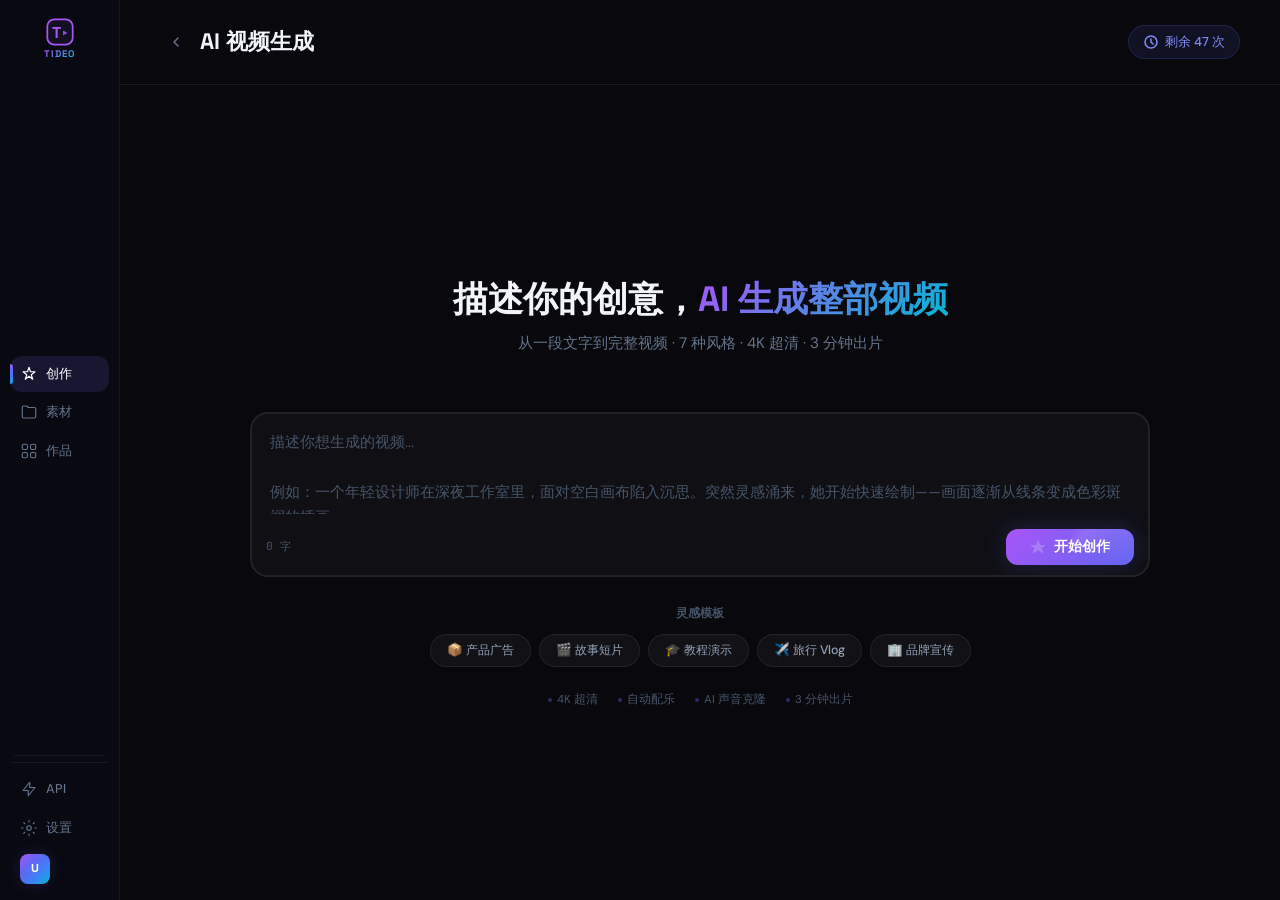
==== commit f3409783: "feat: 全新 Tideo Logo 设计（T+播放三角融合）+ 品牌名显示" ====
--- a/app/generate.html
+++ b/app/generate.html
@@ -3,7 +3,7 @@
 <head>
     <meta charset="UTF-8">
     <meta name="viewport" content="width=device-width, initial-scale=1.0">
-    <title>AI 生成视频 — FrameX</title>
+    <title>AI 生成视频 — Tideo</title>
     <link rel="stylesheet" href="style.css">
     <link href="https://fonts.googleapis.com/css2?family=Space+Grotesk:wght@400;500;600;700&family=DM+Sans:wght@300;400;500;600;700&family=Inter:wght@300;400;500;600;700;800;900&family=JetBrains+Mono:wght@400;500&display=swap" rel="stylesheet">
     <style>
@@ -891,12 +891,94 @@
             border-top: 1px solid rgba(255,255,255,0.06);
         }
     }
+    /* ===== 用户下拉菜单 ===== */
+    .icon-nav-avatar { position: relative; }
+    .user-dropdown {
+        position: absolute;
+        bottom: 0;
+        left: calc(100% + 10px);
+        width: 200px;
+        background: rgba(15,15,26,0.95);
+        backdrop-filter: blur(24px);
+        -webkit-backdrop-filter: blur(24px);
+        border: 1px solid rgba(255,255,255,0.1);
+        border-radius: 12px;
+        padding: 8px;
+        box-shadow: 0 12px 40px rgba(0,0,0,0.4), 0 0 30px rgba(99,102,241,0.06);
+        opacity: 0;
+        visibility: hidden;
+        transform: translateY(6px);
+        transition: all 0.2s cubic-bezier(.4,0,.2,1);
+        z-index: 200;
+    }
+    .user-dropdown.show {
+        opacity: 1;
+        visibility: visible;
+        transform: translateY(0);
+    }
+    .user-dropdown-header {
+        display: flex;
+        align-items: center;
+        gap: 10px;
+        padding: 8px 8px 10px;
+    }
+    .user-dropdown-avatar {
+        width: 32px; height: 32px;
+        border-radius: 8px;
+        background: linear-gradient(135deg, #a855f7, #6366f1, #3b82f6, #06b6d4);
+        display: flex;
+        align-items: center;
+        justify-content: center;
+        font-size: 0.75rem;
+        font-weight: 700;
+        color: #fff;
+        flex-shrink: 0;
+    }
+    .user-dropdown-info { min-width: 0; }
+    .user-dropdown-name {
+        font-size: 0.78rem;
+        font-weight: 600;
+        color: var(--text-primary);
+        white-space: nowrap;
+        overflow: hidden;
+        text-overflow: ellipsis;
+    }
+    .user-dropdown-hint {
+        font-size: 0.65rem;
+        color: var(--text-faint);
+    }
+    .user-dropdown-divider {
+        height: 1px;
+        background: rgba(255,255,255,0.06);
+        margin: 4px 0;
+    }
+    .user-dropdown-item {
+        display: flex;
+        align-items: center;
+        gap: 8px;
+        padding: 8px 10px;
+        font-size: 0.75rem;
+        font-weight: 500;
+        color: var(--text-muted);
+        border-radius: 8px;
+        text-decoration: none;
+        transition: all 0.15s ease;
+        cursor: pointer;
+    }
+    .user-dropdown-item:hover {
+        color: var(--text-primary);
+        background: rgba(255,255,255,0.05);
+    }
+    .user-dropdown-logout:hover {
+        color: #ef4444;
+        background: rgba(239,68,68,0.08);
+    }
     </style>
 </head>
 <body class="creator-layout">
     <!-- 侧边栏 -->
     <aside class="icon-sidebar">
-        <a href="create.html" class="icon-sidebar-logo" title="FrameX"><svg width="24" height="24" viewBox="0 0 32 32" fill="none"><rect x="2" y="2" width="28" height="28" rx="8" stroke="url(#sLogo)" stroke-width="2.5"/><path d="M12 10L22 16L12 22V10Z" fill="url(#sLogo)"/><defs><linearGradient id="sLogo" x1="0" y1="0" x2="32" y2="32"><stop stop-color="#a855f7"/><stop offset="1" stop-color="#06b6d4"/></linearGradient></defs></svg></a>
+        <a href="create.html" class="icon-sidebar-logo" title="Tideo"><svg width="28" height="28" viewBox="0 0 32 32" fill="none"><rect x="1.5" y="1.5" width="29" height="29" rx="8" fill="rgba(168,85,247,0.08)" stroke="url(#sLogo)" stroke-width="2"/><text x="7" y="22.5" font-family="'Space Grotesk','Inter',sans-serif" font-size="18" font-weight="800" fill="url(#sLogo)">T</text><path d="M19.5 14.3L24.5 17L19.5 19.7V14.3Z" fill="url(#sLogo)" opacity="0.9"/><defs><linearGradient id="sLogo" x1="0" y1="0" x2="32" y2="32"><stop stop-color="#a855f7"/><stop offset="0.5" stop-color="#6366f1"/><stop offset="1" stop-color="#06b6d4"/></linearGradient></defs></svg><span class="logo-text">Tideo</span></a>
         <nav class="icon-nav">
             <a href="create.html" class="icon-nav-item active"><svg width="18" height="18" viewBox="0 0 24 24" fill="none"><path d="M12 3L14 9H20L15 13L17 19L12 15L7 19L9 13L4 9H10L12 3Z" stroke="currentColor" stroke-width="1.5" stroke-linejoin="round"/></svg>创作</a>
             <a href="media.html" class="icon-nav-item"><svg width="18" height="18" viewBox="0 0 24 24" fill="none"><path d="M3 6C3 4.89543 3.89543 4 5 4H9L11 6H19C20.1046 6 21 6.89543 21 8V18C21 19.1046 20.1046 20 19 20H5C3.89543 20 3 19.1046 3 18V6Z" stroke="currentColor" stroke-width="1.5" stroke-linejoin="round"/></svg>素材</a>
@@ -906,7 +988,26 @@
         <div class="icon-nav-bottom">
             <a href="#" class="icon-nav-item"><svg width="18" height="18" viewBox="0 0 24 24" fill="none"><path d="M13 10V3L4 14H11V21L20 10H13Z" stroke="currentColor" stroke-width="1.5" stroke-linejoin="round"/></svg>API</a>
             <a href="#" class="icon-nav-item"><svg width="18" height="18" viewBox="0 0 24 24" fill="none"><circle cx="12" cy="12" r="3" stroke="currentColor" stroke-width="1.5"/><path d="M12 2V4M12 20V22M22 12H20M4 12H2M19.07 4.93L17.66 6.34M6.34 17.66L4.93 19.07M19.07 19.07L17.66 17.66M6.34 6.34L4.93 4.93" stroke="currentColor" stroke-width="1.5" stroke-linecap="round"/></svg>设置</a>
-            <div class="icon-nav-avatar"><span>U</span></div>
+            <div class="icon-nav-avatar" id="userAvatar" title="用户"><span id="userAvatarLetter">U</span></div>
+            <!-- 用户下拉菜单 -->
+            <div class="user-dropdown" id="userDropdown">
+                <div class="user-dropdown-header">
+                    <div class="user-dropdown-avatar" id="dropdownAvatar">U</div>
+                    <div class="user-dropdown-info">
+                        <div class="user-dropdown-name" id="dropdownName">未登录</div>
+                        <div class="user-dropdown-hint" id="dropdownHint">点击登录</div>
+                    </div>
+                </div>
+                <div class="user-dropdown-divider"></div>
+                <a href="#" class="user-dropdown-item" id="userLoginBtn">
+                    <svg width="14" height="14" viewBox="0 0 16 16" fill="none"><path d="M6 2H4C2.89543 2 2 2.89543 2 4V12C2 13.1046 2.89543 14 4 14H6" stroke="currentColor" stroke-width="1.3" stroke-linecap="round"/><path d="M10 11L14 8L10 5" stroke="currentColor" stroke-width="1.3" stroke-linecap="round" stroke-linejoin="round"/><path d="M14 8H6" stroke="currentColor" stroke-width="1.3" stroke-linecap="round"/></svg>
+                    登录
+                </a>
+                <a href="#" class="user-dropdown-item user-dropdown-logout" id="userLogoutBtn" style="display:none;">
+                    <svg width="14" height="14" viewBox="0 0 16 16" fill="none"><path d="M6 2H4C2.89543 2 2 2.89543 2 4V12C2 13.1046 2.89543 14 4 14H6" stroke="currentColor" stroke-width="1.3" stroke-linecap="round"/><path d="M10 11L14 8L10 5" stroke="currentColor" stroke-width="1.3" stroke-linecap="round" stroke-linejoin="round"/><path d="M14 8H6" stroke="currentColor" stroke-width="1.3" stroke-linecap="round"/></svg>
+                    退出登录
+                </a>
+            </div>
         </div>
     </aside>
 
@@ -1058,7 +1159,7 @@
                         <svg width="14" height="14" viewBox="0 0 14 14" fill="none"><path d="M7 1L8.5 4.5H12.5L9 7L10.5 10.5L7 8L3.5 10.5L5 7L1.5 4.5H5.5L7 1Z" stroke="currentColor" stroke-width="1" stroke-linejoin="round"/></svg>
                     </div>
                     <div>
-                        <h3>FrameX 创作助手</h3>
+                        <h3>Tideo 创作助手</h3>
                         <p>对话式编辑你的视频</p>
                     </div>
                 </div>
@@ -1621,5 +1722,73 @@
 
     })();
     </script>
+
+    <!-- 用户菜单逻辑 -->
+    <script>
+    (function() {
+        var avatar = document.getElementById('userAvatar');
+        var avatarLetter = document.getElementById('userAvatarLetter');
+        var dropdown = document.getElementById('userDropdown');
+        var dropdownAvatar = document.getElementById('dropdownAvatar');
+        var dropdownName = document.getElementById('dropdownName');
+        var dropdownHint = document.getElementById('dropdownHint');
+        var loginBtn = document.getElementById('userLoginBtn');
+        var logoutBtn = document.getElementById('userLogoutBtn');
+
+        function updateUserUI() {
+            var raw = localStorage.getItem('tideo_user');
+            if (raw) {
+                try {
+                    var user = JSON.parse(raw);
+                    var initial = user.avatar || user.name.charAt(0).toUpperCase();
+                    avatarLetter.textContent = initial;
+                    dropdownAvatar.textContent = initial;
+                    dropdownName.textContent = user.name;
+                    dropdownHint.textContent = '已登录';
+                    loginBtn.style.display = 'none';
+                    logoutBtn.style.display = 'flex';
+                    avatar.title = user.name;
+                } catch(e) {}
+            } else {
+                avatarLetter.textContent = 'U';
+                dropdownAvatar.textContent = 'U';
+                dropdownName.textContent = '未登录';
+                dropdownHint.textContent = '点击登录';
+                loginBtn.style.display = 'flex';
+                logoutBtn.style.display = 'none';
+                avatar.title = '用户';
+            }
+        }
+
+        avatar.addEventListener('click', function(e) {
+            e.stopPropagation();
+            dropdown.classList.toggle('show');
+        });
+
+        document.addEventListener('click', function(e) {
+            if (!dropdown.contains(e.target) && e.target !== avatar) {
+                dropdown.classList.remove('show');
+            }
+        });
+
+        loginBtn.addEventListener('click', function(e) {
+            e.preventDefault();
+            window.location.href = 'login.html';
+        });
+
+        logoutBtn.addEventListener('click', function(e) {
+            e.preventDefault();
+            localStorage.removeItem('tideo_user');
+            updateUserUI();
+            dropdown.classList.remove('show');
+        });
+
+        updateUserUI();
+
+        window.addEventListener('storage', function(e) {
+            if (e.key === 'tideo_user') updateUserUI();
+        });
+    })();
+    </script>
 </body>
 </html>
--- a/app/style.css
+++ b/app/style.css
@@ -0,0 +1,4671 @@
+/* ==========================================
+   FrameX App — 全局样式
+   Design System: Glassmorphism + Dark Mode
+   Fonts: Space Grotesk (headings) + DM Sans (body)
+   Color: Indigo/Purple primary on OLED dark
+   Powered by UI UX Pro Max Skill v2.0
+   ========================================== */
+*, *::before, *::after { margin: 0; padding: 0; box-sizing: border-box; }
+html { font-size: 16px; scroll-behavior: smooth; }
+body {
+    font-family: 'DM Sans', 'Inter', -apple-system, BlinkMacSystemFont, sans-serif;
+    background: #08080d;
+    color: var(--text-primary);
+    overflow-x: hidden;
+    line-height: 1.6;
+    -webkit-font-smoothing: antialiased;
+    -moz-osx-font-smoothing: grayscale;
+    display: flex;
+    min-height: 100vh;
+}
+a { text-decoration: none; color: inherit; }
+ul { list-style: none; }
+button { font-family: inherit; cursor: pointer; }
+input, textarea { font-family: inherit; }
+
+/* Headings use Space Grotesk */
+h1, h2, h3, h4, h5, h6,
+.home-title, .entry-title, .page-title,
+.imm-hero-title, .result-info h1 {
+    font-family: 'Space Grotesk', 'DM Sans', sans-serif;
+}
+
+:root {
+    /* --- Core palette --- */
+    --purple: #a855f7;
+    --indigo: #6366f1;
+    --blue: #3b82f6;
+    --cyan: #06b6d4;
+    --red: #ef4444;
+    --green: #10b981;
+    --amber: #f59e0b;
+
+    /* --- Surfaces (OLED-optimized) --- */
+    --bg-base: #08080d;
+    --bg-elevated: #0f0f1a;
+    --bg-surface: #141422;
+    --bg-card: #16162a;
+
+    /* --- Gradients --- */
+    --grad-main: linear-gradient(135deg, #a855f7, #6366f1, #3b82f6, #06b6d4);
+    --grad-text: linear-gradient(135deg, #a855f7 0%, #06b6d4 100%);
+    --grad-subtle: linear-gradient(135deg, rgba(99,102,241,0.15), rgba(99,102,241,0.08));
+    --grad-glow: linear-gradient(135deg, rgba(99,102,241,0.3) 0%, rgba(6,182,212,0.15) 100%);
+
+    /* --- Glass tokens (Glassmorphism) --- */
+    --glass-bg: rgba(255,255,255,0.035);
+    --glass-bg-hover: rgba(255,255,255,0.06);
+    --glass-border: rgba(255,255,255,0.08);
+    --glass-border-hover: rgba(255,255,255,0.14);
+    --glass-hover: rgba(255,255,255,0.06);
+    --glass-blur: 20px;
+    --glass-glow: 0 0 40px rgba(99,102,241,0.06);
+
+    /* --- Typography scale --- */
+    --text-primary: #f1f5f9;
+    --text-secondary: #94a3b8;
+    --text-muted: #64748b;
+    --text-faint: #475569;
+    --text-dim: #334155;
+
+    /* --- Spacing --- */
+    --radius-sm: 8px;
+    --radius-md: 12px;
+    --radius-lg: 16px;
+    --radius-xl: 20px;
+    --radius-2xl: 24px;
+    --radius-pill: 100px;
+
+    /* --- Transitions --- */
+    --ease-out: cubic-bezier(.4,0,.2,1);
+    --ease-spring: cubic-bezier(.16,1,.3,1);
+    --duration-fast: 0.15s;
+    --duration-normal: 0.25s;
+    --duration-slow: 0.4s;
+
+    /* --- Layout --- */
+    --sidebar-width: 240px;
+}
+
+.gradient-text {
+    background: var(--grad-text);
+    -webkit-background-clip: text;
+    -webkit-text-fill-color: transparent;
+    background-clip: text;
+}
+
+/* --- Sidebar --- */
+.sidebar {
+    position: fixed;
+    left: 0; top: 0; bottom: 0;
+    width: var(--sidebar-width);
+    background: rgba(10,10,18,0.92);
+    border-right: 1px solid var(--glass-border);
+    display: flex;
+    flex-direction: column;
+    padding: 20px 12px;
+    z-index: 100;
+    backdrop-filter: blur(var(--glass-blur));
+    -webkit-backdrop-filter: blur(var(--glass-blur));
+}
+.sidebar-logo {
+    display: flex;
+    align-items: center;
+    gap: 10px;
+    padding: 8px 12px;
+    margin-bottom: 28px;
+}
+.sidebar-logo span {
+    font-family: 'Space Grotesk', 'DM Sans', sans-serif;
+    font-size: 1.25rem;
+    font-weight: 700;
+    letter-spacing: -0.5px;
+    background: var(--grad-text);
+    -webkit-background-clip: text;
+    -webkit-text-fill-color: transparent;
+    background-clip: text;
+}
+.sidebar-nav {
+    flex: 1;
+    display: flex;
+    flex-direction: column;
+    gap: 2px;
+}
+.nav-item {
+    display: flex;
+    align-items: center;
+    gap: 10px;
+    padding: 10px 12px;
+    border-radius: var(--radius-md);
+    font-size: 0.875rem;
+    font-weight: 500;
+    color: var(--text-muted);
+    transition: all var(--duration-normal) var(--ease-out);
+    border: 1px solid transparent;
+    position: relative;
+}
+.nav-item:hover {
+    color: var(--text-primary);
+    background: var(--glass-hover);
+}
+.nav-item.active {
+    color: #fff;
+    background: rgba(99,102,241,0.1);
+    border-color: rgba(99,102,241,0.2);
+    box-shadow: 0 0 20px rgba(99,102,241,0.06);
+}
+.nav-item.active svg { color: var(--indigo); }
+.nav-item.active::before {
+    content: '';
+    position: absolute;
+    left: 0;
+    top: 50%;
+    transform: translateY(-50%);
+    width: 3px;
+    height: 18px;
+    background: var(--grad-main);
+    border-radius: 0 3px 3px 0;
+}
+.nav-divider {
+    height: 1px;
+    background: var(--glass-border);
+    margin: 8px 12px;
+}
+.sidebar-bottom {
+    padding-top: 12px;
+    border-top: 1px solid var(--glass-border);
+}
+.user-card {
+    display: flex;
+    align-items: center;
+    gap: 10px;
+    padding: 8px 12px;
+    border-radius: var(--radius-md);
+    transition: background var(--duration-normal) var(--ease-out);
+    cursor: pointer;
+}
+.user-card:hover { background: var(--glass-hover); }
+.avatar {
+    width: 32px; height: 32px;
+    border-radius: var(--radius-sm);
+    background: var(--grad-main);
+    display: flex;
+    align-items: center;
+    justify-content: center;
+    font-size: 0.8rem;
+    font-weight: 700;
+    color: #fff;
+    box-shadow: 0 0 12px rgba(99,102,241,0.2);
+}
+.user-info { display: flex; flex-direction: column; }
+.user-name { font-size: 0.8rem; font-weight: 600; color: var(--text-primary); }
+.user-plan { font-size: 0.7rem; color: var(--text-muted); }
+
+/* --- Main Content --- */
+.main-content {
+    margin-left: var(--sidebar-width);
+    flex: 1;
+    padding: 0 40px 60px;
+    min-height: 100vh;
+}
+
+/* --- Topbar --- */
+.topbar {
+    display: flex;
+    align-items: center;
+    justify-content: space-between;
+    padding: 24px 0;
+    border-bottom: 1px solid var(--glass-border);
+    margin-bottom: 0;
+}
+.page-title {
+    font-size: 1.4rem;
+    font-weight: 700;
+}
+.topbar-left {
+    display: flex;
+    align-items: center;
+    gap: 8px;
+}
+.topbar-back {
+    display: flex;
+    align-items: center;
+    justify-content: center;
+    width: 32px;
+    height: 32px;
+    border-radius: var(--radius-sm);
+    color: var(--text-muted);
+    text-decoration: none;
+    transition: all 0.2s ease;
+    flex-shrink: 0;
+}
+.topbar-back:hover {
+    color: var(--text-primary);
+    background: var(--glass-hover);
+}
+.credits-badge {
+    display: flex;
+    align-items: center;
+    gap: 6px;
+    padding: 6px 14px;
+    font-size: 0.8rem;
+    font-weight: 500;
+    color: #818cf8;
+    background: rgba(99,102,241,0.1);
+    border: 1px solid rgba(99,102,241,0.2);
+    border-radius: var(--radius-pill);
+}
+
+/* --- Home Page (Skill Cards) --- */
+.home-main {
+    display: flex;
+    flex-direction: column;
+    min-height: 100vh;
+    padding-top: 0;
+}
+.home-hero {
+    padding: 64px 0 8px;
+}
+.home-title {
+    font-size: 1.85rem;
+    font-weight: 700;
+    color: var(--text-primary);
+    margin-bottom: 8px;
+    letter-spacing: -0.5px;
+}
+.home-subtitle {
+    font-size: 0.92rem;
+    color: var(--text-faint);
+    font-weight: 400;
+}
+.home-skills {
+    padding: 28px 0 0;
+    flex: 1;
+}
+.home-skills-label {
+    display: block;
+    font-size: 0.72rem;
+    font-weight: 600;
+    text-transform: uppercase;
+    letter-spacing: 1.5px;
+    color: var(--text-faint);
+    margin-bottom: 16px;
+}
+.skills-grid {
+    display: grid;
+    grid-template-columns: repeat(3, 1fr);
+    gap: 14px;
+}
+.skill-card {
+    display: flex;
+    align-items: center;
+    gap: 14px;
+    padding: 20px 18px;
+    background: var(--glass-bg);
+    border: 1px solid var(--glass-border);
+    border-radius: var(--radius-lg);
+    transition: all var(--duration-slow) var(--ease-out);
+    cursor: pointer;
+    text-decoration: none;
+    color: inherit;
+    position: relative;
+    overflow: hidden;
+}
+.skill-card::before {
+    content: '';
+    position: absolute;
+    inset: 0;
+    border-radius: var(--radius-lg);
+    background: var(--grad-subtle);
+    opacity: 0;
+    transition: opacity var(--duration-slow) var(--ease-out);
+    pointer-events: none;
+}
+.skill-card:hover::before {
+    opacity: 1;
+}
+.skill-card:hover {
+    background: var(--glass-bg-hover);
+    border-color: rgba(99,102,241,0.25);
+    transform: translateY(-3px);
+    box-shadow:
+        0 8px 32px rgba(0,0,0,0.2),
+        0 0 0 1px rgba(99,102,241,0.08),
+        0 0 40px rgba(99,102,241,0.06);
+}
+.skill-icon {
+    width: 42px;
+    height: 42px;
+    border-radius: var(--radius-md);
+    display: flex;
+    align-items: center;
+    justify-content: center;
+    flex-shrink: 0;
+    position: relative;
+    z-index: 1;
+    transition: transform var(--duration-normal) var(--ease-out);
+}
+.skill-card:hover .skill-icon {
+    transform: scale(1.08);
+}
+.skill-icon--red { background: rgba(239,68,68,0.1); color: #ef4444; }
+.skill-icon--blue { background: rgba(59,130,246,0.1); color: #3b82f6; }
+.skill-icon--purple { background: rgba(99,102,241,0.1); color: #a855f7; }
+.skill-icon--green { background: rgba(16,185,129,0.1); color: #10b981; }
+.skill-icon--orange { background: rgba(249,115,22,0.1); color: #f97316; }
+.skill-icon--cyan { background: rgba(6,182,212,0.1); color: #06b6d4; }
+.skill-body {
+    flex: 1;
+    min-width: 0;
+    position: relative;
+    z-index: 1;
+}
+.skill-body h4 {
+    font-family: 'Space Grotesk', 'DM Sans', sans-serif;
+    font-size: 0.92rem;
+    font-weight: 600;
+    color: var(--text-primary);
+    margin-bottom: 3px;
+    letter-spacing: -0.2px;
+}
+.skill-body p {
+    font-size: 0.76rem;
+    color: var(--text-muted);
+    line-height: 1.4;
+    display: -webkit-box;
+    -webkit-line-clamp: 2;
+    -webkit-box-orient: vertical;
+    overflow: hidden;
+}
+.skill-arrow {
+    flex-shrink: 0;
+    color: var(--text-dim);
+    display: flex;
+    transition: all var(--duration-normal) var(--ease-out);
+    position: relative;
+    z-index: 1;
+}
+.skill-card:hover .skill-arrow {
+    color: #818cf8;
+    transform: translateX(3px);
+}
+
+/* --- Skill Card Small (子功能) --- */
+.skills-grid--sub {
+    margin-top: 0;
+}
+.skill-card--sm {
+    padding: 14px 16px;
+}
+.skill-card--sm .skill-body h4 {
+    font-size: 0.85rem;
+}
+.skill-card--sm .skill-body p {
+    font-size: 0.72rem;
+}
+.skill-icon--red { background: rgba(239,68,68,0.1); color: #ef4444; }
+
+/* --- Home Input Section --- */
+.home-input-section {
+    padding: 32px 0 40px;
+    margin-top: auto;
+}
+.home-input-wrap {
+    max-width: 680px;
+    margin: 0 auto;
+    position: relative;
+}
+.home-input {
+    display: flex;
+    align-items: center;
+    gap: 8px;
+    padding: 6px 6px 6px 18px;
+    background: var(--glass-bg);
+    border: 1px solid var(--glass-border);
+    border-radius: var(--radius-lg);
+    transition: all var(--duration-slow) var(--ease-out);
+    backdrop-filter: blur(12px);
+    -webkit-backdrop-filter: blur(12px);
+}
+.home-input:focus-within {
+    border-color: rgba(99,102,241,0.35);
+    box-shadow: 0 0 0 4px rgba(99,102,241,0.06), 0 0 30px rgba(99,102,241,0.05);
+}
+.home-input input {
+    flex: 1;
+    background: none;
+    border: none;
+    outline: none;
+    font-size: 0.92rem;
+    color: var(--text-primary);
+    padding: 10px 0;
+    font-family: inherit;
+}
+.home-input input::placeholder { color: var(--text-faint); }
+.home-upload-btn {
+    display: inline-flex;
+    align-items: center;
+    gap: 5px;
+    padding: 8px 14px;
+    font-size: 0.78rem;
+    font-weight: 500;
+    color: var(--text-secondary);
+    background: rgba(255,255,255,0.05);
+    border: 1px solid var(--glass-border);
+    border-radius: var(--radius-md);
+    cursor: pointer;
+    transition: all var(--duration-normal) var(--ease-out);
+    white-space: nowrap;
+    font-family: inherit;
+}
+.home-upload-btn:hover {
+    color: var(--text-primary);
+    background: rgba(255,255,255,0.08);
+    border-color: var(--glass-border-hover);
+}
+.home-send-btn {
+    width: 38px;
+    height: 38px;
+    border-radius: var(--radius-md);
+    border: none;
+    background: var(--grad-main);
+    color: #fff;
+    display: flex;
+    align-items: center;
+    justify-content: center;
+    cursor: pointer;
+    flex-shrink: 0;
+    transition: all var(--duration-normal) var(--ease-out);
+    box-shadow: 0 0 20px rgba(99,102,241,0.3);
+}
+.home-send-btn:hover {
+    transform: scale(1.05);
+    box-shadow: 0 0 30px rgba(99,102,241,0.4);
+}
+.home-quick-tags {
+    display: flex;
+    align-items: center;
+    justify-content: center;
+    gap: 10px;
+    padding-top: 14px;
+}
+.home-tag {
+    padding: 5px 14px;
+    font-size: 0.75rem;
+    font-weight: 500;
+    color: var(--text-muted);
+    background: var(--glass-bg);
+    border: 1px solid var(--glass-border);
+    border-radius: var(--radius-pill);
+    cursor: pointer;
+    transition: all var(--duration-normal) var(--ease-out);
+    font-family: inherit;
+    white-space: nowrap;
+}
+.home-tag:hover {
+    color: var(--text-primary);
+    border-color: rgba(99,102,241,0.3);
+    background: rgba(99,102,241,0.06);
+}
+
+@media (max-width: 1100px) {
+    .skills-grid { grid-template-columns: repeat(2, 1fr); }
+}
+@media (max-width: 680px) {
+    .skills-grid { grid-template-columns: 1fr; }
+    .home-quick-tags { flex-wrap: wrap; justify-content: center; }
+}
+
+/* --- Agent Entry --- */
+.agent-entry {
+    padding: 48px 0 40px;
+    text-align: center;
+}
+.agent-entry-inner {
+    max-width: 640px;
+    margin: 0 auto;
+}
+.entry-orb {
+    position: relative;
+    width: 64px;
+    height: 64px;
+    margin: 0 auto 20px;
+}
+.orb-center {
+    position: absolute;
+    top: 50%; left: 50%;
+    transform: translate(-50%, -50%);
+    width: 44px; height: 44px;
+    border-radius: 50%;
+    background: var(--grad-main);
+    display: flex;
+    align-items: center;
+    justify-content: center;
+    box-shadow: 0 0 30px rgba(99,102,241,0.4);
+}
+.orb-pulse {
+    position: absolute;
+    top: 50%; left: 50%;
+    transform: translate(-50%, -50%);
+    width: 64px; height: 64px;
+    border-radius: 50%;
+    background: rgba(99,102,241,0.15);
+    animation: orb-expand 2.5s ease-out infinite;
+}
+.orb-pulse-2 { animation-delay: 1.25s; }
+@keyframes orb-expand {
+    0% { transform: translate(-50%, -50%) scale(0.8); opacity: 1; }
+    100% { transform: translate(-50%, -50%) scale(2); opacity: 0; }
+}
+.entry-title {
+    font-size: 1.6rem;
+    font-weight: 700;
+    margin-bottom: 8px;
+}
+.entry-hint {
+    font-size: 0.9rem;
+    color: var(--text-muted);
+    margin-bottom: 28px;
+}
+
+/* Smart Input */
+.smart-input-wrap {
+    position: relative;
+}
+.smart-input {
+    display: flex;
+    align-items: center;
+    gap: 8px;
+    background: var(--glass-bg);
+    border: 1px solid var(--glass-border);
+    border-radius: var(--radius-lg);
+    padding: 6px 6px 6px 16px;
+    transition: all var(--duration-slow) var(--ease-out);
+    backdrop-filter: blur(12px);
+    -webkit-backdrop-filter: blur(12px);
+}
+.smart-input:focus-within {
+    border-color: rgba(99,102,241,0.4);
+    box-shadow: 0 0 0 4px rgba(99,102,241,0.08), 0 0 30px rgba(99,102,241,0.06);
+}
+.input-icon { color: var(--text-faint); flex-shrink: 0; display: flex; }
+.smart-input input {
+    flex: 1;
+    background: none;
+    border: none;
+    outline: none;
+    font-size: 0.95rem;
+    color: var(--text-primary);
+    padding: 10px 0;
+}
+.smart-input input::placeholder { color: var(--text-faint); }
+.input-upload-btn, .input-send-btn {
+    width: 40px; height: 40px;
+    border-radius: var(--radius-md);
+    border: none;
+    display: flex;
+    align-items: center;
+    justify-content: center;
+    flex-shrink: 0;
+    transition: all var(--duration-normal) var(--ease-out);
+}
+.input-upload-btn {
+    background: rgba(255,255,255,0.05);
+    color: var(--text-muted);
+}
+.input-upload-btn:hover { background: rgba(255,255,255,0.1); color: var(--text-primary); }
+.input-send-btn {
+    background: var(--grad-main);
+    color: #fff;
+    box-shadow: 0 0 20px rgba(99,102,241,0.3);
+}
+.input-send-btn:hover { transform: scale(1.05); box-shadow: 0 0 30px rgba(99,102,241,0.4); }
+
+/* Drop overlay */
+.drop-overlay {
+    position: absolute;
+    inset: -12px;
+    border-radius: var(--radius-xl);
+    border: 2px dashed rgba(99,102,241,0.5);
+    background: rgba(99,102,241,0.05);
+    display: none;
+    align-items: center;
+    justify-content: center;
+    z-index: 10;
+    backdrop-filter: blur(4px);
+    -webkit-backdrop-filter: blur(4px);
+}
+.drop-overlay.active { display: flex; }
+.drop-content {
+    display: flex;
+    flex-direction: column;
+    align-items: center;
+    gap: 8px;
+    color: #818cf8;
+    font-weight: 500;
+}
+
+/* --- Scenario Section --- */
+.scenario-section {
+    padding-bottom: 40px;
+}
+.scenario-header {
+    display: flex;
+    align-items: baseline;
+    gap: 12px;
+    margin-bottom: 20px;
+}
+.scenario-hint {
+    font-size: 0.75rem;
+    color: var(--text-dim);
+}
+.scenario-grid {
+    display: grid;
+    grid-template-columns: repeat(4, 1fr);
+    gap: 16px;
+}
+.scenario-card {
+    background: var(--glass-bg);
+    border: 1px solid var(--glass-border);
+    border-radius: var(--radius-lg);
+    overflow: hidden;
+    transition: all var(--duration-slow) var(--ease-out);
+    cursor: pointer;
+    position: relative;
+}
+.scenario-card:hover {
+    border-color: rgba(99,102,241,0.35);
+    transform: translateY(-4px);
+    box-shadow: 0 12px 40px rgba(0,0,0,0.2), 0 0 0 1px rgba(99,102,241,0.15);
+}
+.scenario-card::before {
+    content: '';
+    position: absolute;
+    inset: -1px;
+    border-radius: var(--radius-lg);
+    background: conic-gradient(from 0deg, transparent 60%, rgba(99,102,241,0.2), transparent 75%);
+    z-index: -1;
+    opacity: 0;
+    transition: opacity var(--duration-slow);
+    animation: scenarioGlow 4s linear infinite;
+}
+.scenario-card:hover::before {
+    opacity: 1;
+}
+@keyframes scenarioGlow {
+    to { transform: rotate(360deg); }
+}
+.scenario-img {
+    position: relative;
+    aspect-ratio: 16/10;
+    overflow: hidden;
+}
+.scenario-img img {
+    width: 100%;
+    height: 100%;
+    object-fit: cover;
+    transition: transform 0.5s var(--ease-out);
+}
+.scenario-card:hover .scenario-img img {
+    transform: scale(1.08);
+}
+.scenario-overlay {
+    position: absolute;
+    inset: 0;
+    background: linear-gradient(transparent 40%, rgba(8,8,13,0.85));
+    pointer-events: none;
+}
+.scenario-badge {
+    position: absolute;
+    top: 10px;
+    left: 10px;
+    padding: 3px 10px;
+    font-size: 0.68rem;
+    font-weight: 600;
+    color: #fff;
+    background: rgba(99,102,241,0.75);
+    backdrop-filter: blur(8px);
+    -webkit-backdrop-filter: blur(8px);
+    border-radius: 6px;
+    z-index: 2;
+}
+.scenario-badge--blue { background: rgba(59,130,246,0.75); }
+.scenario-badge--green { background: rgba(16,185,129,0.75); }
+.scenario-badge--cyan { background: rgba(6,182,212,0.75); }
+.scenario-body {
+    padding: 14px 16px 16px;
+}
+.scenario-body h4 {
+    font-family: 'Space Grotesk', 'DM Sans', sans-serif;
+    font-size: 0.92rem;
+    font-weight: 700;
+    margin-bottom: 6px;
+}
+.scenario-body p {
+    font-size: 0.75rem;
+    color: var(--text-muted);
+    line-height: 1.5;
+    margin-bottom: 10px;
+    display: -webkit-box;
+    -webkit-line-clamp: 2;
+    -webkit-box-orient: vertical;
+    overflow: hidden;
+}
+.scenario-stats {
+    display: flex;
+    gap: 12px;
+}
+.scenario-stats span {
+    font-size: 0.7rem;
+    color: var(--text-secondary);
+    display: flex;
+    align-items: center;
+    gap: 4px;
+}
+
+/* --- Showcase Section --- */
+.showcase-section {
+    padding-bottom: 40px;
+}
+.showcase-scroll {
+    display: flex;
+    gap: 16px;
+    overflow-x: auto;
+    padding-bottom: 8px;
+    scroll-snap-type: x mandatory;
+    scrollbar-width: thin;
+    scrollbar-color: rgba(255,255,255,0.06) transparent;
+}
+.showcase-scroll::-webkit-scrollbar { height: 4px; }
+.showcase-scroll::-webkit-scrollbar-track { background: transparent; }
+.showcase-scroll::-webkit-scrollbar-thumb { background: rgba(255,255,255,0.08); border-radius: 2px; }
+.showcase-card {
+    flex: 0 0 280px;
+    scroll-snap-align: start;
+    background: var(--glass-bg);
+    border: 1px solid var(--glass-border);
+    border-radius: var(--radius-md);
+    overflow: hidden;
+    transition: all var(--duration-slow) var(--ease-out);
+    cursor: pointer;
+}
+.showcase-card:hover {
+    border-color: rgba(99,102,241,0.25);
+    transform: translateY(-2px);
+    box-shadow: 0 8px 24px rgba(0,0,0,0.15);
+}
+.showcase-img {
+    aspect-ratio: 16/9;
+    overflow: hidden;
+}
+.showcase-img img {
+    width: 100%;
+    height: 100%;
+    object-fit: cover;
+    transition: transform var(--duration-slow) var(--ease-out);
+}
+.showcase-card:hover .showcase-img img {
+    transform: scale(1.05);
+}
+.showcase-info {
+    padding: 12px 14px;
+}
+.showcase-tag {
+    display: inline-block;
+    padding: 2px 8px;
+    font-size: 0.65rem;
+    font-weight: 600;
+    color: #818cf8;
+    background: rgba(99,102,241,0.12);
+    border-radius: 4px;
+    margin-bottom: 6px;
+}
+.showcase-tag--blue { color: #60a5fa; background: rgba(59,130,246,0.12); }
+.showcase-tag--green { color: #34d399; background: rgba(16,185,129,0.12); }
+.showcase-tag--cyan { color: #22d3ee; background: rgba(6,182,212,0.12); }
+.showcase-info h5 {
+    font-family: 'Space Grotesk', 'DM Sans', sans-serif;
+    font-size: 0.82rem;
+    font-weight: 600;
+    margin-bottom: 4px;
+}
+.showcase-info p {
+    font-size: 0.72rem;
+    color: var(--text-faint);
+    line-height: 1.4;
+}
+
+@media (max-width: 1200px) {
+    .scenario-grid { grid-template-columns: repeat(2, 1fr); }
+}
+@media (max-width: 768px) {
+    .scenario-grid { grid-template-columns: 1fr; }
+}
+
+/* --- Quick Actions --- */
+.quick-actions {
+    padding-bottom: 40px;
+}
+.section-label {
+    font-family: 'Space Grotesk', 'DM Sans', sans-serif;
+    font-size: 0.8rem;
+    font-weight: 600;
+    text-transform: uppercase;
+    letter-spacing: 1px;
+    color: var(--text-faint);
+    margin-bottom: 16px;
+}
+.actions-grid {
+    display: grid;
+    grid-template-columns: repeat(3, 1fr);
+    gap: 16px;
+}
+.action-card {
+    display: flex;
+    align-items: center;
+    gap: 14px;
+    padding: 20px;
+    background: var(--glass-bg);
+    border: 1px solid var(--glass-border);
+    border-radius: var(--radius-lg);
+    transition: all var(--duration-slow) var(--ease-out);
+    cursor: pointer;
+}
+.action-card:hover {
+    border-color: rgba(99,102,241,0.3);
+    background: var(--glass-bg-hover);
+    transform: translateY(-2px);
+    box-shadow: 0 8px 24px rgba(0,0,0,0.15);
+}
+.action-icon {
+    width: 44px; height: 44px;
+    border-radius: var(--radius-md);
+    display: flex;
+    align-items: center;
+    justify-content: center;
+    flex-shrink: 0;
+}
+.action-icon-purple { background: rgba(99,102,241,0.12); color: var(--indigo); }
+.action-icon-blue { background: rgba(59,130,246,0.12); color: var(--blue); }
+.action-icon-cyan { background: rgba(6,182,212,0.12); color: var(--cyan); }
+.action-info h4 {
+    font-family: 'Space Grotesk', 'DM Sans', sans-serif;
+    font-size: 0.95rem;
+    font-weight: 600;
+    margin-bottom: 2px;
+}
+.action-info p {
+    font-size: 0.78rem;
+    color: var(--text-muted);
+}
+.action-arrow {
+    margin-left: auto;
+    color: var(--text-faint);
+    font-size: 1.2rem;
+    transition: all var(--duration-normal) var(--ease-out);
+}
+.action-card:hover .action-arrow { transform: translateX(4px); color: #818cf8; }
+
+/* --- Recent Tasks --- */
+.recent-tasks {
+    padding-bottom: 40px;
+}
+.section-header-row {
+    display: flex;
+    align-items: center;
+    justify-content: space-between;
+    margin-bottom: 16px;
+}
+.view-all {
+    font-size: 0.8rem;
+    color: var(--text-muted);
+    transition: color var(--duration-normal) var(--ease-out);
+}
+.view-all:hover { color: var(--indigo); }
+.tasks-list {
+    display: flex;
+    flex-direction: column;
+    gap: 2px;
+}
+.task-item {
+    display: flex;
+    align-items: center;
+    gap: 12px;
+    padding: 14px 16px;
+    border-radius: var(--radius-md);
+    transition: background var(--duration-normal) var(--ease-out);
+    cursor: pointer;
+}
+.task-item:hover { background: var(--glass-bg-hover); }
+.task-status { flex-shrink: 0; display: flex; }
+.task-status-done { color: var(--green); }
+.task-status-processing { color: var(--indigo); }
+.status-spinner {
+    width: 14px; height: 14px;
+    border: 2px solid rgba(99,102,241,0.3);
+    border-top-color: var(--indigo);
+    border-radius: 50%;
+    animation: spin 1s linear infinite;
+}
+@keyframes spin { to { transform: rotate(360deg); } }
+.task-info { flex: 1; min-width: 0; }
+.task-name {
+    display: block;
+    font-size: 0.88rem;
+    font-weight: 500;
+    white-space: nowrap;
+    overflow: hidden;
+    text-overflow: ellipsis;
+}
+.task-meta {
+    display: block;
+    font-size: 0.75rem;
+    color: var(--text-faint);
+    margin-top: 2px;
+}
+.task-time {
+    font-size: 0.75rem;
+    color: var(--text-faint);
+    flex-shrink: 0;
+}
+.task-empty {
+    justify-content: center;
+    cursor: default;
+}
+.task-empty p {
+    font-size: 0.8rem;
+    color: var(--text-dim);
+}
+
+/* ============================================
+   视频译制页面
+   ============================================ */
+.task-page-header {
+    padding: 20px 0 16px;
+}
+.task-page-header h1 {
+    font-size: 1.8rem;
+    font-weight: 800;
+    margin-bottom: 8px;
+}
+.task-page-header p {
+    font-size: 0.95rem;
+    color: var(--text-muted);
+}
+
+/* Upload Zone (legacy) */
+.upload-zone {
+    position: relative;
+    border: 2px dashed var(--glass-border);
+    border-radius: var(--radius-xl);
+    padding: 60px 40px;
+    text-align: center;
+    transition: all var(--duration-slow) var(--ease-out);
+    background: var(--glass-bg);
+    cursor: pointer;
+    margin-bottom: 32px;
+}
+.upload-zone:hover, .upload-zone.drag-over {
+    border-color: rgba(99,102,241,0.5);
+    background: rgba(99,102,241,0.04);
+}
+.upload-zone-icon {
+    width: 64px; height: 64px;
+    margin: 0 auto 16px;
+    border-radius: var(--radius-lg);
+    background: rgba(99,102,241,0.1);
+    display: flex;
+    align-items: center;
+    justify-content: center;
+    color: var(--indigo);
+}
+.upload-zone h3 {
+    font-family: 'Space Grotesk', 'DM Sans', sans-serif;
+    font-size: 0.95rem;
+    font-weight: 600;
+    margin-bottom: 4px;
+}
+.upload-zone p {
+    font-size: 0.78rem;
+    color: var(--text-muted);
+}
+.upload-zone .btn-select {
+    display: inline-block;
+    margin-top: 10px;
+    padding: 8px 20px;
+    background: var(--grad-main);
+    color: #fff;
+    border: none;
+    border-radius: var(--radius-md);
+    font-weight: 600;
+    font-size: 0.85rem;
+    cursor: pointer;
+    transition: all var(--duration-normal) var(--ease-out);
+}
+.upload-zone .btn-select:hover { transform: translateY(-1px); box-shadow: 0 0 20px rgba(99,102,241,0.3); }
+
+/* ============================================
+   沉浸式引导流程
+   ============================================ */
+.immersive-flow {
+    position: relative;
+    min-height: calc(100vh - 40px);
+}
+
+/* Phase container */
+.imm-phase {
+    display: none;
+    animation: immFadeIn 0.5s ease-out;
+}
+.imm-phase--active {
+    display: block;
+}
+@keyframes immFadeIn {
+    from { opacity: 0; transform: translateY(20px); }
+    to { opacity: 1; transform: translateY(0); }
+}
+.imm-phase-inner {
+    max-width: 720px;
+    margin: 0 auto;
+    padding: 24px 0 40px;
+}
+
+/* ---- Phase 1: Upload Hero ---- */
+.imm-upload-hero {
+    display: flex;
+    align-items: center;
+    justify-content: center;
+    min-height: calc(100vh - 80px);
+    position: relative;
+}
+.imm-hero-glow {
+    position: absolute;
+    top: 50%;
+    left: 50%;
+    transform: translate(-50%, -50%);
+    width: 500px;
+    height: 500px;
+    background: radial-gradient(circle, rgba(99,102,241,0.06) 0%, rgba(6,182,212,0.03) 40%, transparent 70%);
+    border-radius: 50%;
+    pointer-events: none;
+    animation: heroGlowPulse 6s ease-in-out infinite;
+}
+@keyframes heroGlowPulse {
+    0%, 100% { transform: translate(-50%, -50%) scale(1); opacity: 0.8; }
+    50% { transform: translate(-50%, -50%) scale(1.15); opacity: 1; }
+}
+.imm-hero-content {
+    position: relative;
+    z-index: 1;
+    text-align: center;
+    max-width: 900px;
+    width: 100%;
+}
+.imm-hero-icon {
+    width: 72px; height: 72px;
+    margin: 0 auto 24px;
+    border-radius: var(--radius-xl);
+    background: rgba(99,102,241,0.08);
+    border: 1px solid rgba(99,102,241,0.15);
+    display: flex;
+    align-items: center;
+    justify-content: center;
+}
+.imm-hero-title {
+    font-size: 2rem;
+    font-weight: 800;
+    line-height: 1.3;
+    margin-bottom: 12px;
+}
+.imm-hero-desc {
+    font-size: 0.95rem;
+    color: var(--text-muted);
+    margin-bottom: 40px;
+    letter-spacing: 0.5px;
+}
+
+/* Immersive Upload Zone */
+.imm-upload-zone {
+    border: 2px dashed rgba(99,102,241,0.2);
+    border-radius: var(--radius-2xl);
+    padding: 48px 40px;
+    background: rgba(99,102,241,0.02);
+    cursor: pointer;
+    transition: all var(--duration-slow) var(--ease-out);
+    margin-bottom: 24px;
+}
+.imm-upload-zone:hover, .imm-upload-zone.drag-over {
+    border-color: rgba(99,102,241,0.5);
+    background: rgba(99,102,241,0.06);
+    transform: translateY(-2px);
+    box-shadow: 0 12px 40px rgba(99,102,241,0.08);
+}
+.imm-upload-inner {
+    display: flex;
+    flex-direction: column;
+    align-items: center;
+    gap: 12px;
+}
+.imm-upload-icon-ring {
+    position: relative;
+    width: 64px; height: 64px;
+    display: flex;
+    align-items: center;
+    justify-content: center;
+    color: var(--indigo);
+    margin-bottom: 4px;
+}
+.imm-upload-icon-ring-pulse {
+    position: absolute;
+    inset: 0;
+    border-radius: 50%;
+    border: 2px solid rgba(99,102,241,0.15);
+    animation: uploadRingPulse 3s ease-in-out infinite;
+}
+@keyframes uploadRingPulse {
+    0%, 100% { transform: scale(1); opacity: 0.5; }
+    50% { transform: scale(1.3); opacity: 0; }
+}
+.imm-upload-zone h3 {
+    font-family: 'Space Grotesk', 'DM Sans', sans-serif;
+    font-size: 1rem;
+    font-weight: 600;
+    color: var(--text-primary);
+}
+.imm-upload-zone p {
+    font-size: 0.82rem;
+    color: var(--text-faint);
+}
+.imm-upload-btn {
+    display: inline-flex;
+    align-items: center;
+    gap: 8px;
+    margin-top: 8px;
+    padding: 10px 28px;
+    font-size: 0.88rem;
+    font-weight: 600;
+    color: #fff;
+    background: var(--grad-main);
+    border: none;
+    border-radius: var(--radius-md);
+    cursor: pointer;
+    transition: all var(--duration-normal) var(--ease-out);
+    box-shadow: 0 0 30px rgba(99,102,241,0.25);
+}
+.imm-upload-btn:hover {
+    transform: translateY(-2px);
+    box-shadow: 0 0 50px rgba(99,102,241,0.35);
+}
+
+/* Format tags */
+.imm-hero-formats {
+    display: flex;
+    align-items: center;
+    justify-content: center;
+    gap: 8px;
+    font-size: 0.72rem;
+    color: var(--text-dim);
+}
+.imm-hero-formats > span:first-child {
+    margin-right: 4px;
+}
+.format-tag {
+    padding: 3px 10px;
+    border-radius: 6px;
+    background: rgba(255,255,255,0.03);
+    border: 1px solid rgba(255,255,255,0.06);
+    color: var(--text-faint);
+    font-family: 'JetBrains Mono', monospace;
+    font-size: 0.68rem;
+}
+
+/* ---- Phase 2: Lang Config ---- */
+.imm-video-card {
+    display: flex;
+    align-items: center;
+    gap: 16px;
+    padding: 16px;
+    background: var(--glass-bg);
+    border: 1px solid var(--glass-border);
+    border-radius: var(--radius-lg);
+    margin-bottom: 28px;
+}
+.imm-video-thumb {
+    position: relative;
+    width: 128px;
+    height: 72px;
+    border-radius: var(--radius-md);
+    overflow: hidden;
+    flex-shrink: 0;
+    background: #0a0a16;
+}
+.imm-video-thumb canvas {
+    width: 100%;
+    height: 100%;
+    display: block;
+}
+.imm-video-badge {
+    position: absolute;
+    bottom: 4px; right: 4px;
+    display: flex;
+    align-items: center;
+    gap: 4px;
+    padding: 2px 8px;
+    font-size: 0.65rem;
+    font-weight: 500;
+    color: #fff;
+    background: rgba(0,0,0,0.65);
+    border-radius: 4px;
+    font-family: 'JetBrains Mono', monospace;
+}
+.imm-video-info {
+    display: flex;
+    flex-direction: column;
+    gap: 2px;
+    min-width: 0;
+}
+.imm-video-name {
+    font-size: 0.88rem;
+    font-weight: 600;
+    color: var(--text-primary);
+    white-space: nowrap;
+    overflow: hidden;
+    text-overflow: ellipsis;
+}
+.imm-video-size {
+    font-size: 0.75rem;
+    color: var(--text-faint);
+    font-family: 'JetBrains Mono', monospace;
+}
+.imm-video-change {
+    margin-top: 4px;
+    font-size: 0.72rem;
+    color: #818cf8;
+    background: none;
+    border: none;
+    cursor: pointer;
+    padding: 0;
+    text-align: left;
+    transition: color var(--duration-normal) var(--ease-out);
+}
+.imm-video-change:hover { color: #a5b4fc; }
+
+/* Section Title (reusable) */
+.imm-section-title {
+    display: flex;
+    align-items: flex-start;
+    gap: 14px;
+    margin-bottom: 20px;
+}
+.imm-section-icon {
+    width: 40px; height: 40px;
+    border-radius: var(--radius-md);
+    display: flex;
+    align-items: center;
+    justify-content: center;
+    flex-shrink: 0;
+    background: rgba(99,102,241,0.1);
+    color: var(--purple);
+}
+.imm-section-icon--cyan {
+    background: rgba(6,182,212,0.1);
+    color: var(--cyan);
+}
+.imm-section-title h3 {
+    font-size: 1rem;
+    font-weight: 600;
+    margin-bottom: 2px;
+}
+.imm-section-title p {
+    font-size: 0.8rem;
+    color: var(--text-muted);
+}
+
+/* Language Picker */
+.imm-lang-section {
+    margin-bottom: 28px;
+}
+.imm-lang-picker {
+    display: flex;
+    align-items: flex-end;
+    gap: 16px;
+    margin-bottom: 16px;
+}
+.imm-lang-box {
+    flex: 1;
+}
+.imm-lang-box label {
+    display: block;
+    font-size: 0.78rem;
+    font-weight: 500;
+    color: var(--text-secondary);
+    margin-bottom: 6px;
+}
+.imm-lang-box select {
+    width: 100%;
+    padding: 12px 14px;
+    background: rgba(255,255,255,0.04);
+    border: 1px solid var(--glass-border);
+    border-radius: var(--radius-md);
+    color: var(--text-primary);
+    font-size: 0.9rem;
+    outline: none;
+    transition: border-color var(--duration-normal) var(--ease-out);
+    -webkit-appearance: none;
+    background-image: url("data:image/svg+xml,%3Csvg width='12' height='8' viewBox='0 0 12 8' fill='none' xmlns='http://www.w3.org/2000/svg'%3E%3Cpath d='M1 1.5L6 6.5L11 1.5' stroke='%2364748b' stroke-width='1.5' stroke-linecap='round' stroke-linejoin='round'/%3E%3C/svg%3E");
+    background-repeat: no-repeat;
+    background-position: right 14px center;
+    padding-right: 36px;
+}
+.imm-lang-box select:focus { border-color: rgba(99,102,241,0.4); }
+.imm-lang-box select option { background: #16162a; color: var(--text-primary); }
+.imm-lang-arrow {
+    color: var(--text-dim);
+    flex-shrink: 0;
+    margin-bottom: 8px;
+    transition: color 0.3s;
+}
+
+/* Quick lang chips */
+.imm-lang-quick {
+    display: flex;
+    align-items: center;
+    gap: 8px;
+    flex-wrap: wrap;
+}
+.imm-quick-label {
+    font-size: 0.72rem;
+    font-weight: 600;
+    color: var(--text-dim);
+    margin-right: 2px;
+}
+.imm-quick-chip {
+    padding: 5px 14px;
+    border-radius: var(--radius-pill);
+    font-size: 0.75rem;
+    font-weight: 500;
+    color: var(--text-muted);
+    background: rgba(255,255,255,0.03);
+    border: 1px solid var(--glass-border);
+    cursor: pointer;
+    transition: all var(--duration-normal) var(--ease-out);
+}
+.imm-quick-chip:hover {
+    color: var(--text-primary);
+    border-color: rgba(99,102,241,0.3);
+    background: rgba(99,102,241,0.06);
+}
+.imm-quick-chip.active {
+    color: #818cf8;
+    background: rgba(99,102,241,0.1);
+    border-color: rgba(99,102,241,0.35);
+}
+
+/* Phase actions */
+.imm-phase-actions {
+    display: flex;
+    align-items: center;
+    justify-content: space-between;
+    padding: 24px 0 0;
+}
+.imm-next-btn {
+    padding: 12px 32px;
+}
+
+/* ---- Phase 3: Summary Bar ---- */
+.imm-summary-bar {
+    display: flex;
+    align-items: center;
+    justify-content: space-between;
+    padding: 12px 16px;
+    background: var(--glass-bg);
+    border: 1px solid var(--glass-border);
+    border-radius: var(--radius-md);
+    margin-bottom: 4px;
+}
+.imm-summary-video {
+    display: flex;
+    align-items: center;
+    gap: 10px;
+    min-width: 0;
+}
+.imm-summary-thumb {
+    width: 48px;
+    height: 27px;
+    border-radius: 6px;
+    overflow: hidden;
+    flex-shrink: 0;
+    background: #0a0a16;
+}
+.imm-summary-thumb canvas {
+    width: 100%;
+    height: 100%;
+    display: block;
+}
+.imm-summary-name {
+    font-size: 0.82rem;
+    font-weight: 500;
+    color: var(--text-secondary);
+    white-space: nowrap;
+    overflow: hidden;
+    text-overflow: ellipsis;
+}
+.imm-summary-badge {
+    padding: 4px 14px;
+    border-radius: var(--radius-pill);
+    font-size: 0.75rem;
+    font-weight: 500;
+    color: #818cf8;
+    background: rgba(99,102,241,0.1);
+    border: 1px solid rgba(99,102,241,0.2);
+    flex-shrink: 0;
+}
+.imm-start-btn {
+    padding: 13px 36px;
+    font-size: 0.95rem;
+}
+
+/* Config Panel */
+.config-panel {
+    background: var(--glass-bg);
+    border: 1px solid var(--glass-border);
+    border-radius: var(--radius-xl);
+    padding: 28px;
+    margin-bottom: 32px;
+}
+.config-title {
+    font-size: 0.85rem;
+    font-weight: 600;
+    color: var(--text-muted);
+    margin-bottom: 20px;
+    text-transform: uppercase;
+    letter-spacing: 0.5px;
+}
+.config-row {
+    display: grid;
+    grid-template-columns: repeat(auto-fit, minmax(200px, 1fr));
+    gap: 16px;
+}
+.config-field label {
+    display: block;
+    font-size: 0.78rem;
+    font-weight: 500;
+    color: var(--text-secondary);
+    margin-bottom: 6px;
+}
+.config-field select, .config-field input[type="text"], .config-field textarea {
+    width: 100%;
+    padding: 10px 14px;
+    background: rgba(255,255,255,0.04);
+    border: 1px solid var(--glass-border);
+    border-radius: var(--radius-md);
+    color: var(--text-primary);
+    font-size: 0.85rem;
+    outline: none;
+    transition: border-color var(--duration-normal) var(--ease-out);
+    -webkit-appearance: none;
+}
+.config-field select:focus, .config-field input:focus, .config-field textarea:focus {
+    border-color: rgba(99,102,241,0.4);
+}
+.config-field select {
+    background-image: url("data:image/svg+xml,%3Csvg width='12' height='8' viewBox='0 0 12 8' fill='none' xmlns='http://www.w3.org/2000/svg'%3E%3Cpath d='M1 1.5L6 6.5L11 1.5' stroke='%2364748b' stroke-width='1.5' stroke-linecap='round' stroke-linejoin='round'/%3E%3C/svg%3E");
+    background-repeat: no-repeat;
+    background-position: right 12px center;
+    padding-right: 36px;
+}
+.config-field select option { background: #16162a; color: var(--text-primary); }
+
+.config-field textarea {
+    resize: vertical;
+    min-height: 80px;
+}
+
+/* === Step Cards (translate config) === */
+.step-cards {
+    margin-bottom: 20px;
+}
+.step-cards__header {
+    margin-bottom: 20px;
+}
+.step-cards__title {
+    font-size: 0.85rem;
+    font-weight: 600;
+    color: var(--text-secondary);
+    text-transform: uppercase;
+    letter-spacing: 0.5px;
+    margin-bottom: 4px;
+}
+.step-cards__hint {
+    font-size: 0.78rem;
+    color: var(--text-faint);
+}
+
+/* Language config row */
+.lang-config {
+    display: flex;
+    align-items: flex-end;
+    gap: 12px;
+    margin-bottom: 20px;
+    padding: 20px 24px;
+    background: var(--glass-bg);
+    border: 1px solid var(--glass-border);
+    border-radius: var(--radius-lg);
+}
+.lang-config .config-field {
+    flex: 1;
+}
+.lang-config__arrow {
+    color: var(--text-faint);
+    flex-shrink: 0;
+    margin-bottom: 6px;
+}
+
+/* Step card list */
+.step-cards__list {
+    display: grid;
+    grid-template-columns: repeat(3, 1fr);
+    gap: 12px;
+}
+
+/* Individual step card */
+.step-card {
+    background: var(--glass-bg);
+    border: 1px solid var(--glass-border);
+    border-radius: var(--radius-lg);
+    overflow: hidden;
+    transition: border-color 0.3s, box-shadow 0.3s;
+    display: flex;
+    flex-direction: column;
+}
+.step-card:hover {
+    border-color: rgba(255,255,255,0.1);
+}
+.step-card--active {
+    border-color: rgba(99,102,241,0.15);
+}
+.step-card--disabled {
+    opacity: 0.5;
+}
+.step-card--disabled .step-card__body {
+    display: none;
+}
+
+/* Step card header */
+.step-card__head {
+    display: flex;
+    align-items: flex-start;
+    justify-content: space-between;
+    padding: 16px 18px;
+    cursor: default;
+}
+.step-card__left {
+    display: flex;
+    align-items: flex-start;
+    gap: 10px;
+    flex: 1;
+    min-width: 0;
+}
+.step-card__num {
+    font-family: 'JetBrains Mono', monospace;
+    font-size: 0.65rem;
+    font-weight: 600;
+    color: var(--text-dim);
+    flex-shrink: 0;
+    margin-top: 2px;
+}
+.step-card--active .step-card__num {
+    color: var(--text-muted);
+}
+.step-card__icon {
+    width: 34px;
+    height: 34px;
+    border-radius: var(--radius-md);
+    display: flex;
+    align-items: center;
+    justify-content: center;
+    flex-shrink: 0;
+}
+.step-card__icon--red {
+    background: rgba(239,68,68,0.1);
+    color: var(--red);
+}
+.step-card__icon--blue {
+    background: rgba(59,130,246,0.1);
+    color: var(--blue);
+}
+.step-card__icon--purple {
+    background: rgba(99,102,241,0.1);
+    color: var(--purple);
+}
+.step-card__info {
+    min-width: 0;
+}
+.step-card__info h4 {
+    font-size: 0.85rem;
+    font-weight: 600;
+    margin-bottom: 2px;
+}
+.step-card__info p {
+    font-size: 0.72rem;
+    color: var(--text-muted);
+    line-height: 1.4;
+}
+
+/* Toggle switch */
+.step-toggle {
+    position: relative;
+    display: inline-flex;
+    width: 36px;
+    height: 20px;
+    flex-shrink: 0;
+    cursor: pointer;
+}
+.step-toggle input {
+    opacity: 0;
+    width: 0;
+    height: 0;
+    position: absolute;
+}
+.step-toggle__slider {
+    position: absolute;
+    inset: 0;
+    background: rgba(255,255,255,0.08);
+    border-radius: var(--radius-pill);
+    transition: background 0.3s;
+}
+.step-toggle__slider::after {
+    content: '';
+    position: absolute;
+    top: 3px;
+    left: 3px;
+    width: 14px;
+    height: 14px;
+    background: #475569;
+    border-radius: 50%;
+    transition: transform 0.3s, background 0.3s;
+}
+.step-toggle input:checked + .step-toggle__slider {
+    background: rgba(99,102,241,0.3);
+}
+.step-toggle input:checked + .step-toggle__slider::after {
+    transform: translateX(16px);
+    background: var(--purple);
+    box-shadow: 0 0 8px rgba(99,102,241,0.4);
+}
+
+/* Step card body (config area) */
+.step-card__body {
+    padding: 0 18px 16px;
+    border-top: 1px solid rgba(255,255,255,0.03);
+    flex: 1;
+}
+.step-card__config {
+    display: flex;
+    flex-direction: column;
+    gap: 10px;
+    padding-top: 12px;
+}
+
+/* Erase region editor in step card */
+.erase-region-editor {
+    margin-top: 10px;
+    padding: 12px;
+    background: rgba(239,68,68,0.04);
+    border: 1px solid rgba(239,68,68,0.1);
+    border-radius: var(--radius-md);
+}
+.erase-region-editor__title {
+    font-size: 0.72rem;
+    font-weight: 600;
+    color: var(--text-secondary);
+    margin-bottom: 10px;
+    display: flex;
+    align-items: center;
+    gap: 6px;
+}
+.erase-region-editor__title svg {
+    color: var(--red);
+    flex-shrink: 0;
+}
+.erase-region-row {
+    display: grid;
+    grid-template-columns: auto 1fr 1fr 1fr 1fr auto;
+    gap: 6px;
+    align-items: center;
+    margin-bottom: 8px;
+}
+.erase-region-row:last-child {
+    margin-bottom: 0;
+}
+.erase-region-row__label {
+    font-size: 0.68rem;
+    font-weight: 600;
+    color: var(--text-muted);
+    white-space: nowrap;
+}
+.erase-region-row .config-field {
+    min-width: 0;
+}
+.erase-region-row .config-field label {
+    font-size: 0.62rem;
+    margin-bottom: 2px;
+}
+.erase-region-row .config-field input {
+    padding: 5px 6px;
+    font-size: 0.72rem;
+    text-align: center;
+}
+.erase-region-row__delete {
+    background: none;
+    border: none;
+    color: var(--text-faint);
+    padding: 4px;
+    border-radius: 6px;
+    transition: color 0.2s, background 0.2s;
+    display: flex;
+    align-items: center;
+    justify-content: center;
+}
+.erase-region-row__delete:hover {
+    color: var(--red);
+    background: rgba(239,68,68,0.1);
+}
+.erase-region-add {
+    display: flex;
+    align-items: center;
+    gap: 4px;
+    margin-top: 8px;
+    padding: 6px 10px;
+    font-size: 0.7rem;
+    color: var(--text-muted);
+    background: rgba(255,255,255,0.04);
+    border: 1px dashed rgba(255,255,255,0.08);
+    border-radius: 8px;
+    cursor: pointer;
+    transition: color 0.2s, border-color 0.2s;
+    width: 100%;
+}
+.erase-region-add:hover {
+    color: var(--red);
+    border-color: rgba(239,68,68,0.2);
+}
+
+/* Start Button */
+.start-btn-wrap {
+    text-align: center;
+    padding: 12px 0 16px;
+    flex-shrink: 0;
+}
+.btn-start {
+    display: inline-flex;
+    align-items: center;
+    gap: 10px;
+    padding: 12px 40px;
+    font-size: 0.92rem;
+    font-weight: 700;
+    color: #fff;
+    background: var(--grad-main);
+    border: none;
+    border-radius: var(--radius-md);
+    cursor: pointer;
+    transition: all var(--duration-slow) var(--ease-out);
+    box-shadow: 0 0 40px rgba(99,102,241,0.3);
+    position: relative;
+    overflow: hidden;
+}
+.btn-start:hover {
+    transform: translateY(-2px);
+    box-shadow: 0 0 60px rgba(99,102,241,0.4);
+}
+.btn-start::before {
+    content: '';
+    position: absolute;
+    top: -50%; left: -50%;
+    width: 200%; height: 200%;
+    background: conic-gradient(from 0deg, transparent, rgba(255,255,255,0.1), transparent 30%);
+    animation: shimmer 3s linear infinite;
+}
+@keyframes shimmer { to { transform: rotate(360deg); } }
+
+/* ============================================
+   大视频预览区（任务进行中 / 完成后）
+   ============================================ */
+.video-preview-section {
+    margin-bottom: 32px;
+}
+.video-container {
+    position: relative;
+    width: 100%;
+    aspect-ratio: 16/9;
+    background: #0c0c14;
+    border-radius: var(--radius-xl);
+    overflow: hidden;
+    border: 1px solid var(--glass-border);
+}
+
+/* Loading State */
+.video-loading {
+    position: absolute;
+    inset: 0;
+    display: flex;
+    flex-direction: column;
+    align-items: center;
+    justify-content: center;
+    gap: 20px;
+    background: linear-gradient(135deg, #0a0a18 0%, #10102a 50%, #0a0a18 100%);
+}
+.loading-orb {
+    position: relative;
+    width: 80px; height: 80px;
+}
+.loading-orb .ring {
+    position: absolute;
+    top: 50%; left: 50%;
+    transform: translate(-50%, -50%);
+    border-radius: 50%;
+    border: 2px solid transparent;
+}
+.loading-orb .ring:nth-child(1) {
+    width: 80px; height: 80px;
+    border-top-color: var(--purple);
+    animation: spin 1.5s linear infinite;
+}
+.loading-orb .ring:nth-child(2) {
+    width: 60px; height: 60px;
+    border-right-color: var(--blue);
+    animation: spin 2s linear infinite reverse;
+}
+.loading-orb .ring:nth-child(3) {
+    width: 40px; height: 40px;
+    border-bottom-color: var(--cyan);
+    animation: spin 1s linear infinite;
+}
+.loading-orb .core {
+    position: absolute;
+    top: 50%; left: 50%;
+    transform: translate(-50%, -50%);
+    width: 16px; height: 16px;
+    border-radius: 50%;
+    background: var(--grad-main);
+    box-shadow: 0 0 20px rgba(99,102,241,0.5);
+}
+.loading-text {
+    font-size: 0.9rem;
+    color: var(--text-secondary);
+}
+.loading-progress {
+    width: 200px;
+    height: 3px;
+    background: rgba(255,255,255,0.06);
+    border-radius: 2px;
+    overflow: hidden;
+}
+.loading-progress-bar {
+    height: 100%;
+    background: var(--grad-main);
+    border-radius: 2px;
+    width: 0%;
+    animation: load-progress 8s ease-in-out infinite;
+}
+@keyframes load-progress {
+    0% { width: 0%; }
+    50% { width: 70%; }
+    100% { width: 100%; }
+}
+
+/* Pipeline Toolbar */
+.pipeline-toolbar {
+    display: flex;
+    align-items: center;
+    justify-content: space-between;
+    margin-top: 16px;
+    padding: 10px 16px;
+    background: rgba(255,255,255,0.025);
+    border: 1px solid var(--glass-border);
+    border-radius: var(--radius-md);
+    backdrop-filter: blur(10px);
+    flex-shrink: 0;
+}
+.pipeline-steps {
+    display: flex;
+    gap: 10px;
+}
+.pipe-step {
+    display: flex;
+    align-items: center;
+    gap: 6px;
+    padding: 6px 14px;
+    border-radius: 8px;
+    font-size: 0.75rem;
+    font-weight: 500;
+    background: rgba(255,255,255,0.03);
+    border: 1px solid var(--glass-border);
+    color: var(--text-faint);
+    transition: all var(--duration-slow) var(--ease-out);
+}
+.pipe-step.active {
+    color: #818cf8;
+    background: rgba(99,102,241,0.1);
+    border-color: rgba(99,102,241,0.25);
+}
+.pipe-step.completed {
+    color: var(--green);
+    border-color: rgba(34,197,94,0.25);
+}
+.pipe-step-dot {
+    width: 6px; height: 6px;
+    border-radius: 50%;
+    background: currentColor;
+}
+.pipe-step.active .pipe-step-dot {
+    animation: pulse-step 1.5s infinite;
+}
+@keyframes pulse-step {
+    0%, 100% { box-shadow: 0 0 0 0 rgba(99,102,241,0.4); }
+    50% { box-shadow: 0 0 0 4px rgba(99,102,241,0); }
+}
+
+/* Toolbar Action Buttons */
+.toolbar-actions {
+    display: flex;
+    align-items: center;
+    gap: 6px;
+}
+.toolbar-btn {
+    display: inline-flex;
+    align-items: center;
+    gap: 6px;
+    padding: 6px 14px;
+    font-size: 0.75rem;
+    font-weight: 500;
+    color: var(--text-secondary);
+    background: rgba(255,255,255,0.04);
+    border: 1px solid var(--glass-border);
+    border-radius: 8px;
+    cursor: pointer;
+    transition: all 0.25s;
+    white-space: nowrap;
+}
+.toolbar-btn:hover {
+    color: var(--text-primary);
+    border-color: rgba(99,102,241,0.35);
+    background: rgba(99,102,241,0.08);
+}
+.toolbar-btn-export {
+    color: #fff;
+    background: var(--grad-main);
+    border-color: transparent;
+    font-weight: 600;
+}
+.toolbar-btn-export:hover {
+    transform: translateY(-1px);
+    box-shadow: 0 0 20px rgba(99,102,241,0.3);
+    color: #fff;
+    border-color: transparent;
+    background: var(--grad-main);
+}
+.toolbar-divider {
+    width: 1px;
+    height: 20px;
+    background: var(--glass-border);
+    margin: 0 4px;
+}
+
+/* Mock Video Player */
+.mock-player {
+    position: absolute;
+    inset: 0;
+    background: #0a0a16;
+}
+.mock-canvas {
+    width: 100%;
+    height: 100%;
+    display: block;
+}
+.mock-subtitle {
+    position: absolute;
+    bottom: 56px;
+    left: 50%;
+    transform: translateX(-50%);
+    text-align: center;
+    display: flex;
+    flex-direction: column;
+    gap: 2px;
+    pointer-events: none;
+}
+.mock-sub-en {
+    font-size: 0.95rem;
+    font-weight: 600;
+    color: #fff;
+    text-shadow: 0 1px 6px rgba(0,0,0,0.8);
+}
+.mock-sub-zh {
+    font-size: 0.78rem;
+    color: rgba(255,255,255,0.7);
+    text-shadow: 0 1px 4px rgba(0,0,0,0.6);
+}
+
+/* Erase overlay on video */
+.mock-erase-overlay {
+    position: absolute;
+    inset: 0;
+    pointer-events: none;
+}
+.erase-region {
+    position: absolute;
+    border: 2px dashed rgba(239,68,68,0.7);
+    background: rgba(239,68,68,0.08);
+    border-radius: 4px;
+}
+
+/* Player controls bar */
+.player-controls {
+    position: absolute;
+    bottom: 0;
+    left: 0;
+    right: 0;
+    display: flex;
+    align-items: center;
+    gap: 10px;
+    padding: 10px 16px;
+    background: linear-gradient(transparent, rgba(0,0,0,0.7));
+}
+.ctrl-play {
+    width: 32px; height: 32px;
+    border-radius: 50%;
+    border: none;
+    background: rgba(255,255,255,0.12);
+    color: #fff;
+    display: flex;
+    align-items: center;
+    justify-content: center;
+    cursor: pointer;
+    transition: background var(--duration-normal) var(--ease-out);
+    flex-shrink: 0;
+}
+.ctrl-play:hover { background: rgba(99,102,241,0.4); }
+.ctrl-play.playing svg { display: none; }
+.ctrl-play.playing::after {
+    content: '';
+    width: 10px; height: 12px;
+    border-left: 3px solid #fff;
+    border-right: 3px solid #fff;
+}
+.ctrl-time, .ctrl-duration {
+    font-size: 0.7rem;
+    font-family: 'JetBrains Mono', monospace;
+    color: rgba(255,255,255,0.7);
+    flex-shrink: 0;
+    min-width: 36px;
+}
+.ctrl-progress {
+    flex: 1;
+    padding: 6px 0;
+    cursor: pointer;
+}
+.ctrl-progress-track {
+    position: relative;
+    height: 3px;
+    background: rgba(255,255,255,0.15);
+    border-radius: 2px;
+}
+.ctrl-progress-fill {
+    height: 100%;
+    background: var(--grad-main);
+    border-radius: 2px;
+    transition: width 0.1s linear;
+}
+.ctrl-progress-handle {
+    position: absolute;
+    top: 50%;
+    transform: translate(-50%, -50%);
+    width: 10px; height: 10px;
+    border-radius: 50%;
+    background: #fff;
+    box-shadow: 0 0 6px rgba(99,102,241,0.5);
+    transition: left 0.1s linear;
+    opacity: 0;
+}
+.ctrl-progress:hover .ctrl-progress-handle { opacity: 1; }
+.ctrl-mute {
+    width: 28px; height: 28px;
+    border: none;
+    background: none;
+    color: rgba(255,255,255,0.6);
+    display: flex;
+    align-items: center;
+    justify-content: center;
+    cursor: pointer;
+    flex-shrink: 0;
+}
+.ctrl-mute:hover { color: #fff; }
+
+/* ============================================
+   浮窗调参面板
+   ============================================ */
+.float-panel {
+    position: fixed;
+    right: 24px;
+    top: 50%;
+    transform: translateY(-50%);
+    width: 320px;
+    background: rgba(15,15,25,0.95);
+    border: 1px solid var(--glass-border);
+    border-radius: var(--radius-xl);
+    backdrop-filter: blur(20px);
+    box-shadow: 0 20px 60px rgba(0,0,0,0.5), 0 0 80px rgba(99,102,241,0.05);
+    z-index: 200;
+    display: none;
+    overflow: hidden;
+}
+.float-panel-wide { width: 400px; }
+.float-panel.visible { display: block; animation: panel-in 0.3s ease-out; }
+@keyframes panel-in {
+    from { opacity: 0; transform: translateY(-50%) translateX(20px); }
+    to { opacity: 1; transform: translateY(-50%) translateX(0); }
+}
+.float-panel-header {
+    display: flex;
+    align-items: center;
+    justify-content: space-between;
+    padding: 16px 20px;
+    border-bottom: 1px solid var(--glass-border);
+}
+.float-panel-header h3 {
+    font-size: 0.9rem;
+    font-weight: 600;
+}
+.panel-close {
+    width: 28px; height: 28px;
+    border-radius: 8px;
+    border: none;
+    background: rgba(255,255,255,0.05);
+    color: var(--text-muted);
+    display: flex;
+    align-items: center;
+    justify-content: center;
+    transition: all var(--duration-normal) var(--ease-out);
+    font-size: 1rem;
+}
+.panel-close:hover { background: rgba(255,255,255,0.1); color: var(--text-primary); }
+.float-panel-body {
+    padding: 16px 20px;
+    max-height: 480px;
+    overflow-y: auto;
+}
+.float-panel-body::-webkit-scrollbar { width: 4px; }
+.float-panel-body::-webkit-scrollbar-track { background: transparent; }
+.float-panel-body::-webkit-scrollbar-thumb { background: rgba(255,255,255,0.08); border-radius: 2px; }
+
+/* --- Erase Panel --- */
+.erase-timeline { margin-bottom: 20px; }
+.erase-tl-header {
+    display: flex;
+    justify-content: space-between;
+    margin-bottom: 8px;
+}
+.erase-tl-label {
+    font-size: 0.72rem;
+    font-weight: 600;
+    color: var(--text-secondary);
+    text-transform: uppercase;
+    letter-spacing: 0.5px;
+}
+.erase-tl-range {
+    font-size: 0.7rem;
+    font-family: 'JetBrains Mono', monospace;
+    color: var(--text-faint);
+}
+.erase-tl-track {
+    position: relative;
+    height: 36px;
+    background: rgba(255,255,255,0.03);
+    border: 1px solid var(--glass-border);
+    border-radius: 8px;
+    overflow: hidden;
+}
+.erase-tl-bar {
+    position: absolute;
+    inset: 0;
+}
+.erase-tl-region {
+    position: absolute;
+    top: 4px;
+    bottom: 4px;
+    background: rgba(239,68,68,0.15);
+    border: 1px solid rgba(239,68,68,0.35);
+    border-radius: 4px;
+    cursor: pointer;
+    transition: background var(--duration-normal) var(--ease-out);
+    display: flex;
+    align-items: center;
+    justify-content: center;
+}
+.erase-tl-region:hover { background: rgba(239,68,68,0.25); }
+.erase-tl-region-label {
+    font-size: 0.6rem;
+    font-family: 'JetBrains Mono', monospace;
+    color: rgba(239,68,68,0.8);
+    white-space: nowrap;
+}
+.erase-tl-playhead {
+    position: absolute;
+    top: 0;
+    bottom: 0;
+    width: 2px;
+    background: var(--purple);
+    box-shadow: 0 0 6px rgba(99,102,241,0.5);
+    z-index: 2;
+    transition: left 0.1s linear;
+}
+
+.erase-regions-list {
+    display: flex;
+    flex-direction: column;
+    gap: 12px;
+}
+.erase-region-item {
+    padding: 12px;
+    background: rgba(255,255,255,0.025);
+    border: 1px solid var(--glass-border);
+    border-radius: var(--radius-md);
+}
+.eri-header {
+    display: flex;
+    align-items: center;
+    justify-content: space-between;
+    margin-bottom: 10px;
+}
+.eri-badge {
+    font-size: 0.7rem;
+    font-weight: 600;
+    padding: 2px 8px;
+    border-radius: 4px;
+    background: rgba(239,68,68,0.12);
+    color: var(--red);
+}
+.eri-time {
+    font-size: 0.7rem;
+    font-family: 'JetBrains Mono', monospace;
+    color: var(--text-muted);
+}
+.eri-coords {
+    display: grid;
+    grid-template-columns: repeat(4, 1fr);
+    gap: 8px;
+}
+.eri-coords .config-field label {
+    font-size: 0.65rem;
+    margin-bottom: 4px;
+}
+.eri-coords .config-field input {
+    padding: 6px 8px;
+    font-size: 0.75rem;
+    font-family: 'JetBrains Mono', monospace;
+    text-align: center;
+}
+
+/* --- Subtitle Panel (sentence editor) --- */
+.sub-row {
+    padding: 10px 0;
+    border-bottom: 1px solid rgba(255,255,255,0.04);
+}
+.sub-row:last-child { border-bottom: none; }
+.sub-row-time {
+    display: flex;
+    align-items: center;
+    gap: 6px;
+    margin-bottom: 6px;
+}
+.sub-row-time input {
+    width: 56px;
+    padding: 4px 6px;
+    font-size: 0.7rem;
+    font-family: 'JetBrains Mono', monospace;
+    text-align: center;
+    background: rgba(255,255,255,0.04);
+    border: 1px solid var(--glass-border);
+    border-radius: 6px;
+    color: var(--text-secondary);
+    outline: none;
+    transition: border-color var(--duration-normal) var(--ease-out);
+}
+.sub-row-time input:focus { border-color: rgba(99,102,241,0.4); color: var(--text-primary); }
+.sub-row-time span {
+    font-size: 0.7rem;
+    color: var(--text-dim);
+}
+.sub-row-text {
+    display: flex;
+    flex-direction: column;
+    gap: 4px;
+}
+.sub-text-orig, .sub-text-trans {
+    width: 100%;
+    padding: 6px 10px;
+    font-size: 0.78rem;
+    background: rgba(255,255,255,0.03);
+    border: 1px solid var(--glass-border);
+    border-radius: 8px;
+    color: var(--text-primary);
+    outline: none;
+    transition: border-color var(--duration-normal) var(--ease-out);
+}
+.sub-text-orig { color: var(--text-secondary); }
+.sub-text-trans { color: #818cf8; }
+.sub-text-orig:focus, .sub-text-trans:focus {
+    border-color: rgba(99,102,241,0.35);
+}
+
+/* --- Voice Panel (sentence editor) --- */
+.voice-rows {
+    display: flex;
+    flex-direction: column;
+    gap: 2px;
+}
+.voice-row {
+    display: flex;
+    align-items: center;
+    gap: 8px;
+    padding: 8px 0;
+    border-bottom: 1px solid rgba(255,255,255,0.04);
+}
+.voice-row:last-child { border-bottom: none; }
+.voice-row-time {
+    display: flex;
+    align-items: center;
+    gap: 4px;
+    flex-shrink: 0;
+}
+.voice-row-time input {
+    width: 48px;
+    padding: 4px 4px;
+    font-size: 0.65rem;
+    font-family: 'JetBrains Mono', monospace;
+    text-align: center;
+    background: rgba(255,255,255,0.04);
+    border: 1px solid var(--glass-border);
+    border-radius: 5px;
+    color: var(--text-secondary);
+    outline: none;
+    transition: border-color var(--duration-normal) var(--ease-out);
+}
+.voice-row-time input:focus { border-color: rgba(99,102,241,0.4); color: var(--text-primary); }
+.voice-row-time span { font-size: 0.6rem; color: var(--text-dim); }
+.voice-row-text {
+    flex: 1;
+    padding: 6px 10px;
+    font-size: 0.78rem;
+    background: rgba(255,255,255,0.03);
+    border: 1px solid var(--glass-border);
+    border-radius: 8px;
+    color: var(--text-primary);
+    outline: none;
+    transition: border-color var(--duration-normal) var(--ease-out);
+    min-width: 0;
+}
+.voice-row-text:focus { border-color: rgba(99,102,241,0.35); }
+.voice-play-btn {
+    width: 28px; height: 28px;
+    border-radius: 50%;
+    border: 1px solid var(--glass-border);
+    background: rgba(255,255,255,0.04);
+    color: var(--text-secondary);
+    display: flex;
+    align-items: center;
+    justify-content: center;
+    cursor: pointer;
+    flex-shrink: 0;
+    transition: all var(--duration-normal) var(--ease-out);
+}
+.voice-play-btn:hover {
+    color: var(--purple);
+    border-color: rgba(99,102,241,0.35);
+    background: rgba(99,102,241,0.08);
+}
+
+/* (float-actions removed — merged into pipeline-toolbar) */
+
+/* ============================================
+   直播剪辑专属样式
+   ============================================ */
+.live-input-section {
+    margin-bottom: 32px;
+}
+.live-input-wrap {
+    display: flex;
+    gap: 12px;
+    align-items: center;
+}
+.live-input {
+    flex: 1;
+    display: flex;
+    align-items: center;
+    gap: 10px;
+    background: rgba(255,255,255,0.04);
+    border: 1px solid var(--glass-border);
+    border-radius: var(--radius-md);
+    padding: 6px 6px 6px 16px;
+    transition: border-color 0.3s;
+}
+.live-input:focus-within { border-color: rgba(59,130,246,0.4); }
+.live-dot {
+    width: 8px; height: 8px;
+    border-radius: 50%;
+    background: var(--red);
+    animation: pulse-dot 1.5s infinite;
+    flex-shrink: 0;
+}
+@keyframes pulse-dot {
+    0%, 100% { box-shadow: 0 0 0 0 rgba(239,68,68,0.4); }
+    50% { box-shadow: 0 0 0 4px rgba(239,68,68,0); }
+}
+.live-input input {
+    flex: 1;
+    background: none;
+    border: none;
+    outline: none;
+    font-size: 0.9rem;
+    color: var(--text-primary);
+    padding: 10px 0;
+}
+.live-input input::placeholder { color: var(--text-faint); }
+
+/* Highlights Timeline */
+.highlights-section {
+    margin-top: 32px;
+}
+.highlights-title {
+    display: flex;
+    align-items: center;
+    gap: 8px;
+    margin-bottom: 16px;
+}
+.highlights-title h3 {
+    font-size: 0.9rem;
+    font-weight: 600;
+}
+.highlights-title .count {
+    padding: 2px 8px;
+    font-size: 0.7rem;
+    font-weight: 600;
+    color: var(--purple);
+    background: rgba(99,102,241,0.15);
+    border-radius: var(--radius-pill);
+}
+.highlights-grid {
+    display: grid;
+    grid-template-columns: repeat(auto-fill, minmax(200px, 1fr));
+    gap: 12px;
+}
+.highlight-card {
+    background: var(--glass-bg);
+    border: 1px solid var(--glass-border);
+    border-radius: var(--radius-md);
+    overflow: hidden;
+    transition: all var(--duration-slow) var(--ease-out);
+    cursor: pointer;
+}
+.highlight-card:hover {
+    border-color: rgba(99,102,241,0.3);
+    transform: translateY(-2px);
+}
+.highlight-thumb {
+    aspect-ratio: 16/9;
+    background: linear-gradient(135deg, #0c0c1a, #16162a);
+    display: flex;
+    align-items: center;
+    justify-content: center;
+    position: relative;
+}
+.highlight-thumb .duration {
+    position: absolute;
+    bottom: 6px; right: 6px;
+    padding: 2px 6px;
+    font-size: 0.65rem;
+    font-weight: 500;
+    color: #fff;
+    background: rgba(0,0,0,0.6);
+    border-radius: 4px;
+    font-family: 'JetBrains Mono', monospace;
+}
+.highlight-info {
+    padding: 10px 12px;
+}
+.highlight-info h4 {
+    font-size: 0.8rem;
+    font-weight: 500;
+    margin-bottom: 2px;
+    white-space: nowrap;
+    overflow: hidden;
+    text-overflow: ellipsis;
+}
+.highlight-info p {
+    font-size: 0.7rem;
+    color: var(--text-faint);
+}
+
+/* Prompt Input (used in float panels) */
+.prompt-input {
+    width: 100%;
+    min-height: 80px;
+    padding: 12px;
+    background: rgba(255,255,255,0.04);
+    border: 1px solid var(--glass-border);
+    border-radius: var(--radius-md);
+    color: var(--text-primary);
+    font-size: 0.85rem;
+    outline: none;
+    resize: vertical;
+    transition: border-color 0.3s;
+    line-height: 1.6;
+    font-family: inherit;
+}
+.prompt-input:focus { border-color: rgba(99,102,241,0.4); }
+.prompt-input::placeholder { color: var(--text-faint); }
+
+/* ============================================
+   AI 生成页 — 三步流程
+   ============================================ */
+
+/* Step Nav */
+.gen-steps-nav {
+    display: flex;
+    align-items: center;
+    justify-content: center;
+    gap: 0;
+    margin-bottom: 32px;
+    padding: 0 40px;
+}
+.gen-step-indicator {
+    display: flex;
+    align-items: center;
+    gap: 10px;
+    padding: 10px 20px;
+    border-radius: var(--radius-md);
+    transition: all var(--duration-slow) var(--ease-out);
+    cursor: default;
+}
+.gen-step-num {
+    width: 28px; height: 28px;
+    border-radius: 50%;
+    display: flex;
+    align-items: center;
+    justify-content: center;
+    font-size: 0.78rem;
+    font-weight: 700;
+    background: rgba(255,255,255,0.06);
+    color: var(--text-faint);
+    border: 1.5px solid var(--glass-border);
+    transition: all var(--duration-slow) var(--ease-out);
+}
+.gen-step-label {
+    font-size: 0.85rem;
+    font-weight: 500;
+    color: var(--text-faint);
+    transition: color 0.3s;
+}
+.gen-step-indicator.active .gen-step-num {
+    background: rgba(99,102,241,0.15);
+    color: var(--purple);
+    border-color: rgba(99,102,241,0.35);
+    box-shadow: 0 0 12px rgba(99,102,241,0.2);
+}
+.gen-step-indicator.active .gen-step-label { color: var(--text-primary); }
+.gen-step-indicator.completed .gen-step-num {
+    background: rgba(34,197,94,0.15);
+    color: var(--green);
+    border-color: rgba(34,197,94,0.35);
+}
+.gen-step-indicator.completed .gen-step-label { color: var(--text-secondary); }
+.gen-step-line {
+    flex: 0 0 48px;
+    height: 2px;
+    background: var(--glass-border);
+    border-radius: 1px;
+    transition: background 0.3s;
+}
+.gen-step-line.completed { background: rgba(34,197,94,0.35); }
+
+/* Section */
+.gen-section {
+    animation: fadeInUp 0.4s ease-out;
+}
+@keyframes fadeInUp {
+    from { opacity: 0; transform: translateY(16px); }
+    to { opacity: 1; transform: translateY(0); }
+}
+.gen-section-header {
+    display: flex;
+    align-items: flex-start;
+    gap: 14px;
+    margin-bottom: 24px;
+}
+.gen-section-icon {
+    width: 40px; height: 40px;
+    border-radius: var(--radius-md);
+    display: flex;
+    align-items: center;
+    justify-content: center;
+    flex-shrink: 0;
+}
+.gen-section-icon--purple { background: rgba(99,102,241,0.12); color: var(--purple); }
+.gen-section-icon--blue { background: rgba(59,130,246,0.12); color: var(--blue); }
+.gen-section-icon--cyan { background: rgba(6,182,212,0.12); color: var(--cyan); }
+.gen-section-header h3 { font-size: 1.05rem; font-weight: 600; margin-bottom: 2px; }
+.gen-section-header p { font-size: 0.82rem; color: var(--text-muted); }
+
+/* Story Templates */
+.story-templates {
+    display: flex;
+    align-items: center;
+    gap: 8px;
+    margin-bottom: 16px;
+    flex-wrap: wrap;
+}
+.story-templates-label {
+    font-size: 0.75rem;
+    font-weight: 600;
+    color: var(--text-faint);
+    margin-right: 4px;
+}
+.story-tpl-chip {
+    padding: 5px 14px;
+    border-radius: var(--radius-pill);
+    font-size: 0.78rem;
+    font-weight: 500;
+    color: var(--text-secondary);
+    background: rgba(255,255,255,0.04);
+    border: 1px solid var(--glass-border);
+    cursor: pointer;
+    transition: all var(--duration-normal) var(--ease-out);
+}
+.story-tpl-chip:hover {
+    color: var(--text-primary);
+    border-color: rgba(99,102,241,0.3);
+    background: rgba(99,102,241,0.06);
+}
+.story-tpl-chip.active {
+    color: #818cf8;
+    background: rgba(99,102,241,0.1);
+    border-color: rgba(99,102,241,0.35);
+}
+
+/* Story Editor */
+.story-editor {
+    background: var(--glass-bg);
+    border: 1px solid var(--glass-border);
+    border-radius: var(--radius-lg);
+    overflow: hidden;
+    margin-bottom: 20px;
+    transition: border-color 0.3s;
+}
+.story-editor:focus-within {
+    border-color: rgba(99,102,241,0.3);
+}
+.story-textarea {
+    width: 100%;
+    min-height: 160px;
+    padding: 18px 20px 12px;
+    background: transparent;
+    border: none;
+    color: var(--text-primary);
+    font-size: 0.9rem;
+    outline: none;
+    resize: vertical;
+    line-height: 1.7;
+    font-family: inherit;
+}
+.story-textarea::placeholder { color: var(--text-faint); }
+.story-toolbar {
+    display: flex;
+    align-items: center;
+    justify-content: space-between;
+    padding: 10px 16px;
+    border-top: 1px solid rgba(255,255,255,0.04);
+}
+.story-toolbar-left {
+    display: flex;
+    align-items: center;
+    gap: 12px;
+}
+.char-count {
+    font-size: 0.72rem;
+    color: var(--text-faint);
+    font-family: 'JetBrains Mono', monospace;
+}
+.story-toolbar-right {
+    display: flex;
+    align-items: center;
+    gap: 8px;
+}
+.story-ai-btn {
+    display: inline-flex;
+    align-items: center;
+    gap: 5px;
+    padding: 6px 14px;
+    font-size: 0.78rem;
+    font-weight: 500;
+    color: #818cf8;
+    background: rgba(99,102,241,0.08);
+    border: 1px solid rgba(99,102,241,0.2);
+    border-radius: 8px;
+    cursor: pointer;
+    transition: all var(--duration-normal) var(--ease-out);
+}
+.story-ai-btn:hover {
+    background: rgba(99,102,241,0.15);
+    border-color: rgba(99,102,241,0.4);
+}
+.story-ai-btn.loading {
+    opacity: 0.6;
+    pointer-events: none;
+}
+
+/* Gen Config Row */
+.gen-config-row {
+    display: grid;
+    grid-template-columns: repeat(3, 1fr);
+    gap: 14px;
+    margin-bottom: 24px;
+}
+
+/* Step Actions */
+.gen-step-actions {
+    text-align: center;
+    padding: 8px 0 20px;
+}
+.gen-step-actions--between {
+    display: flex;
+    align-items: center;
+    justify-content: space-between;
+    text-align: left;
+}
+.btn-secondary {
+    display: inline-flex;
+    align-items: center;
+    gap: 6px;
+    padding: 10px 22px;
+    font-size: 0.88rem;
+    font-weight: 500;
+    color: var(--text-secondary);
+    background: rgba(255,255,255,0.04);
+    border: 1px solid var(--glass-border);
+    border-radius: var(--radius-md);
+    cursor: pointer;
+    transition: all var(--duration-normal) var(--ease-out);
+}
+.btn-secondary:hover {
+    color: var(--text-primary);
+    border-color: rgba(99,102,241,0.3);
+    background: rgba(99,102,241,0.06);
+}
+
+/* ===== Clip Cards ===== */
+.clips-list {
+    display: flex;
+    flex-direction: column;
+    gap: 16px;
+    margin-bottom: 24px;
+}
+.clip-card {
+    background: var(--glass-bg);
+    border: 1px solid var(--glass-border);
+    border-radius: var(--radius-lg);
+    overflow: hidden;
+    transition: border-color 0.3s;
+}
+.clip-card:hover { border-color: rgba(255,255,255,0.1); }
+.clip-card-header {
+    display: flex;
+    align-items: center;
+    justify-content: space-between;
+    padding: 14px 18px;
+}
+.clip-card-badge {
+    display: inline-flex;
+    align-items: center;
+    gap: 8px;
+    padding: 4px 12px;
+    border-radius: 8px;
+    border: 1px solid;
+    font-size: 0.78rem;
+}
+.clip-card-num { font-weight: 600; opacity: 0.7; }
+.clip-card-title { font-weight: 600; }
+.clip-card-duration {
+    display: flex;
+    align-items: center;
+    gap: 4px;
+    font-size: 0.75rem;
+    color: var(--text-muted);
+    font-family: 'JetBrains Mono', monospace;
+}
+.clip-card-preview {
+    display: flex;
+    gap: 16px;
+    padding: 0 18px 14px;
+}
+.clip-card-thumb {
+    width: 120px;
+    height: 80px;
+    border-radius: var(--radius-md);
+    display: flex;
+    align-items: center;
+    justify-content: center;
+    flex-shrink: 0;
+    border: 1px solid var(--glass-border);
+}
+.clip-card-desc-wrap {
+    flex: 1;
+    min-width: 0;
+}
+.clip-desc-label {
+    display: block;
+    font-size: 0.72rem;
+    font-weight: 500;
+    color: var(--text-muted);
+    margin-bottom: 4px;
+}
+.clip-desc-input {
+    width: 100%;
+    min-height: 56px;
+    padding: 8px 12px;
+    background: rgba(255,255,255,0.03);
+    border: 1px solid var(--glass-border);
+    border-radius: var(--radius-md);
+    color: var(--text-primary);
+    font-size: 0.82rem;
+    font-family: inherit;
+    outline: none;
+    resize: vertical;
+    line-height: 1.5;
+    transition: border-color var(--duration-normal) var(--ease-out);
+}
+.clip-desc-input:focus { border-color: rgba(99,102,241,0.35); }
+.clip-desc-input::placeholder { color: var(--text-faint); }
+.clip-card-footer {
+    display: flex;
+    align-items: center;
+    justify-content: space-between;
+    padding: 10px 18px;
+    border-top: 1px solid rgba(255,255,255,0.03);
+}
+.clip-card-tags {
+    display: flex;
+    gap: 6px;
+}
+.clip-tag {
+    padding: 3px 10px;
+    font-size: 0.68rem;
+    color: var(--text-faint);
+    background: rgba(255,255,255,0.03);
+    border-radius: 6px;
+}
+.clip-ai-btn {
+    display: inline-flex;
+    align-items: center;
+    gap: 4px;
+    padding: 5px 12px;
+    font-size: 0.72rem;
+    font-weight: 500;
+    color: #818cf8;
+    background: rgba(99,102,241,0.06);
+    border: 1px solid rgba(99,102,241,0.15);
+    border-radius: 8px;
+    cursor: pointer;
+    transition: all var(--duration-normal) var(--ease-out);
+}
+.clip-ai-btn:hover {
+    background: rgba(99,102,241,0.12);
+    border-color: rgba(99,102,241,0.3);
+}
+.clip-ai-btn.loading { opacity: 0.6; pointer-events: none; }
+
+/* Synth Timeline */
+.synth-timeline {
+    margin-top: 12px;
+    margin-bottom: 4px;
+}
+.synth-timeline-label {
+    font-size: 0.72rem;
+    font-weight: 600;
+    color: var(--text-faint);
+    margin-bottom: 6px;
+    text-transform: uppercase;
+    letter-spacing: 0.5px;
+}
+.synth-timeline-track {
+    display: flex;
+    gap: 3px;
+    height: 32px;
+    border-radius: 8px;
+    overflow: hidden;
+}
+.synth-tl-segment {
+    display: flex;
+    align-items: center;
+    justify-content: center;
+    border: 1px solid;
+    border-radius: 6px;
+    font-size: 0.68rem;
+    font-weight: 500;
+    transition: all var(--duration-slow) var(--ease-out);
+    cursor: default;
+}
+.synth-tl-segment.active {
+    box-shadow: 0 0 10px rgba(99,102,241,0.15);
+    transform: scaleY(1.05);
+}
+
+/* Synth clip progress text */
+.synth-clip-progress {
+    font-size: 0.78rem;
+    color: var(--text-muted);
+    margin-top: 8px;
+    font-family: 'JetBrains Mono', monospace;
+}
+
+/* ============================================
+   任务结果页
+   ============================================ */
+.result-header {
+    display: flex;
+    align-items: center;
+    justify-content: space-between;
+    padding: 48px 0 24px;
+}
+.result-info h1 {
+    font-size: 1.4rem;
+    font-weight: 700;
+    margin-bottom: 4px;
+}
+.result-info p {
+    font-size: 0.85rem;
+    color: var(--text-muted);
+}
+.result-actions {
+    display: flex;
+    gap: 10px;
+}
+.btn-icon {
+    display: inline-flex;
+    align-items: center;
+    gap: 6px;
+    padding: 10px 18px;
+    font-size: 0.85rem;
+    font-weight: 500;
+    border-radius: var(--radius-md);
+    border: 1px solid var(--glass-border);
+    background: var(--glass-bg);
+    color: var(--text-primary);
+    cursor: pointer;
+    transition: all var(--duration-normal) var(--ease-out);
+}
+.btn-icon:hover {
+    border-color: rgba(99,102,241,0.3);
+    background: var(--glass-hover);
+}
+.btn-download {
+    background: var(--grad-main);
+    border: none;
+    color: #fff;
+    font-weight: 600;
+}
+.btn-download:hover {
+    transform: translateY(-1px);
+    box-shadow: 0 0 20px rgba(99,102,241,0.3);
+}
+
+/* ============================================
+   全屏工作模式（创作中）
+   ============================================ */
+body.fullscreen-mode {
+    overflow: hidden;
+}
+body.fullscreen-mode .sidebar {
+    transform: translateX(-100%);
+    opacity: 0;
+    pointer-events: none;
+}
+body.fullscreen-mode .main-content {
+    margin-left: 0;
+    padding: 0 24px;
+    height: 100vh;
+    overflow: hidden;
+    display: flex;
+    flex-direction: column;
+    transition: margin-left 0.4s cubic-bezier(.4,0,.2,1), padding 0.4s cubic-bezier(.4,0,.2,1);
+}
+body.fullscreen-mode .topbar {
+    display: none;
+}
+body.fullscreen-mode .task-page-header {
+    display: none;
+}
+.sidebar {
+    transition: transform 0.4s cubic-bezier(.4,0,.2,1), opacity 0.3s ease;
+}
+.main-content {
+    transition: margin-left 0.4s cubic-bezier(.4,0,.2,1), padding 0.4s cubic-bezier(.4,0,.2,1);
+    overflow: hidden;
+}
+
+/* 返回按钮 */
+.back-to-nav {
+    position: fixed;
+    top: 16px;
+    left: 16px;
+    z-index: 300;
+    display: none;
+    align-items: center;
+    gap: 8px;
+    padding: 8px 16px;
+    font-size: 0.8rem;
+    font-weight: 500;
+    color: var(--text-secondary);
+    background: rgba(15,15,25,0.85);
+    backdrop-filter: blur(16px);
+    border: 1px solid var(--glass-border);
+    border-radius: var(--radius-md);
+    cursor: pointer;
+    transition: all 0.25s;
+    animation: backBtnIn 0.3s ease-out;
+}
+.back-to-nav:hover {
+    color: var(--text-primary);
+    border-color: rgba(99,102,241,0.35);
+    background: rgba(99,102,241,0.1);
+}
+body.fullscreen-mode .back-to-nav {
+    display: inline-flex;
+}
+@keyframes backBtnIn {
+    from { opacity: 0; transform: translateX(-12px); }
+    to { opacity: 1; transform: translateX(0); }
+}
+
+/* 全屏模式下视频预览区更大更沉浸 */
+body.fullscreen-mode .video-preview-section {
+    max-width: 100%;
+    margin-top: 56px;
+    margin-bottom: 0;
+    flex: 1;
+    display: flex;
+    flex-direction: column;
+    min-height: 0;
+    overflow: hidden;
+}
+body.fullscreen-mode .video-container {
+    border-radius: var(--radius-lg);
+    flex: 1;
+    aspect-ratio: auto;
+    min-height: 0;
+}
+body.fullscreen-mode .pipeline-toolbar {
+    flex-shrink: 0;
+    margin-top: 12px;
+}
+body.fullscreen-mode .float-actions {
+    right: 20px;
+    bottom: 20px;
+}
+body.fullscreen-mode .float-panel {
+    right: 20px;
+}
+
+/* 全屏模式下直播高光区域 */
+body.fullscreen-mode .highlights-section {
+    margin-top: 24px;
+}
+
+/* ============================================
+   下钻沉浸式过渡
+   ============================================ */
+
+/* 下钻返回按钮 */
+.drill-back-btn {
+    position: fixed;
+    top: 16px;
+    left: calc(var(--sidebar-width) + 20px);
+    z-index: 300;
+    display: none;
+    align-items: center;
+    gap: 8px;
+    padding: 8px 16px;
+    font-size: 0.8rem;
+    font-weight: 500;
+    color: var(--text-secondary);
+    background: rgba(15,15,25,0.85);
+    backdrop-filter: blur(16px);
+    border: 1px solid var(--glass-border);
+    border-radius: var(--radius-md);
+    cursor: pointer;
+    transition: all 0.25s;
+}
+.drill-back-btn:hover {
+    color: var(--text-primary);
+    border-color: rgba(99,102,241,0.35);
+    background: rgba(99,102,241,0.1);
+}
+body.drill-entered .drill-back-btn {
+    display: inline-flex;
+    animation: drillBackBtnIn 0.4s cubic-bezier(.16,1,.3,1) forwards;
+}
+@keyframes drillBackBtnIn {
+    from { opacity: 0; transform: translateX(-12px); }
+    to { opacity: 1; transform: translateX(0); }
+}
+
+/* 下钻容器 */
+.drill-container {
+    display: none;
+    position: relative;
+    min-height: calc(100vh - 80px);
+}
+.drill-container.drill-active {
+    display: block;
+    animation: drillFadeIn 0.5s cubic-bezier(.16,1,.3,1) forwards;
+}
+.drill-container.drill-leaving {
+    animation: drillFadeOut 0.35s ease-in forwards;
+}
+
+/* 工作台内容退场 */
+body.drill-exiting .agent-entry,
+body.drill-exiting .quick-actions,
+body.drill-exiting .recent-tasks,
+body.drill-exiting .scenario-section,
+body.drill-exiting .showcase-section {
+    animation: dashboardExit 0.35s ease-in forwards;
+}
+
+/* 下钻进入后隐藏工作台原内容 */
+body.drill-entered .agent-entry,
+body.drill-entered .quick-actions,
+body.drill-entered .recent-tasks,
+body.drill-entered .scenario-section,
+body.drill-entered .showcase-section {
+    display: none;
+}
+
+/* 返回时工作台重新入场 */
+body.drill-returning .agent-entry,
+body.drill-returning .quick-actions,
+body.drill-returning .recent-tasks,
+body.drill-returning .scenario-section,
+body.drill-returning .showcase-section {
+    display: block;
+    animation: dashboardReturn 0.45s cubic-bezier(.16,1,.3,1) forwards;
+}
+
+@keyframes dashboardExit {
+    0% {
+        opacity: 1;
+        transform: scale(1) translateY(0);
+        filter: blur(0);
+    }
+    100% {
+        opacity: 0;
+        transform: scale(0.96) translateY(-20px);
+        filter: blur(4px);
+    }
+}
+
+@keyframes dashboardReturn {
+    0% {
+        opacity: 0;
+        transform: scale(0.96) translateY(-20px);
+        filter: blur(4px);
+    }
+    100% {
+        opacity: 1;
+        transform: scale(1) translateY(0);
+        filter: blur(0);
+    }
+}
+
+@keyframes drillFadeIn {
+    0% {
+        opacity: 0;
+        transform: scale(0.92) translateY(40px);
+    }
+    100% {
+        opacity: 1;
+        transform: scale(1) translateY(0);
+    }
+}
+
+@keyframes drillFadeOut {
+    0% {
+        opacity: 1;
+        transform: scale(1) translateY(0);
+    }
+    100% {
+        opacity: 0;
+        transform: scale(0.94) translateY(30px);
+    }
+}
+
+/* 下钻模式下隐藏 topbar */
+body.drill-entered .topbar {
+    display: none;
+}
+
+/* 下钻容器内的沉浸式流程需要更大高度 */
+.drill-container .immersive-flow {
+    min-height: calc(100vh - 20px);
+}
+.drill-container .imm-upload-hero {
+    min-height: calc(100vh - 20px);
+}
+
+/* ============================================
+   沉浸式编辑器（内嵌在 translate 页面的侧边栏引导模式）
+   ============================================ */
+
+/* 编辑器模式：隐藏左侧导航，main-content 全屏 */
+body.imm-editor-mode .sidebar { transform: translateX(-100%); opacity: 0; pointer-events: none; }
+body.imm-editor-mode .back-to-nav { display: inline-flex; }
+body.imm-editor-mode .main-content {
+    margin-left: 0;
+    padding: 0;
+    height: 100vh;
+    overflow: hidden;
+    display: flex;
+    flex-direction: column;
+}
+body.imm-editor-mode .immersive-flow { min-height: 100vh; height: 100vh; }
+body.imm-editor-mode #phaseEditor { height: 100%; }
+
+/* 编辑器布局：画布 + 侧边栏 */
+.imm-editor-layout {
+    display: flex;
+    height: 100vh;
+    overflow: hidden;
+    background: #06060a;
+}
+
+/* 画布区域 */
+.imm-editor-canvas-area {
+    flex: 1;
+    position: relative;
+    overflow: hidden;
+    min-width: 0;
+}
+.imm-editor-canvas {
+    position: absolute;
+    inset: 0;
+    width: 100%;
+    height: 100%;
+    display: block;
+}
+
+/* 扫描动画 */
+.imm-editor-scan {
+    position: absolute; inset: 0;
+    pointer-events: none; z-index: 10;
+}
+.imm-scan-line {
+    position: absolute; left: 0; right: 0; height: 3px;
+    background: linear-gradient(90deg, transparent, #a855f7, #06b6d4, transparent);
+    box-shadow: 0 0 20px rgba(99,102,241,0.5), 0 0 40px rgba(6,182,212,0.3);
+    animation: immScanMove 2.5s ease-in-out infinite;
+}
+@keyframes immScanMove {
+    0% { top: 0; opacity: 0; }
+    10% { opacity: 1; }
+    90% { opacity: 1; }
+    100% { top: 100%; opacity: 0; }
+}
+.imm-scan-info {
+    position: absolute; bottom: 24px; left: 50%; transform: translateX(-50%);
+    display: flex; align-items: center; gap: 10px;
+    padding: 10px 20px;
+    background: rgba(10,10,20,0.85); backdrop-filter: blur(12px);
+    border: 1px solid rgba(99,102,241,0.2); border-radius: var(--radius-pill);
+    font-size: 0.82rem; color: #818cf8;
+}
+.imm-scan-spinner {
+    width: 16px; height: 16px;
+    border: 2px solid rgba(99,102,241,0.3);
+    border-top-color: #a855f7; border-radius: 50%;
+    animation: spin 0.8s linear infinite;
+}
+
+/* 叠加层通用 */
+.imm-editor-overlay { position: absolute; inset: 0; pointer-events: none; z-index: 5; }
+
+/* 擦除区域 */
+.imm-editor-erase { transition: opacity 0.3s; }
+.imm-erase-box {
+    position: absolute;
+    border: 2px dashed rgba(239,68,68,0.7);
+    background: rgba(239,68,68,0.06);
+    border-radius: 6px; pointer-events: auto; cursor: move;
+    transition: border-color 0.2s, background 0.2s;
+}
+.imm-erase-box:hover { border-color: rgba(239,68,68,0.9); background: rgba(239,68,68,0.1); }
+.imm-erase-label {
+    position: absolute; top: -24px; left: 8px;
+    font-size: 0.68rem; font-weight: 600; color: #ef4444;
+    background: rgba(10,10,20,0.85); padding: 2px 8px; border-radius: 4px;
+}
+.imm-erase-handle {
+    position: absolute; width: 8px; height: 8px;
+    background: #ef4444; border-radius: 2px; pointer-events: auto;
+}
+.imm-erase-handle--tl { top: -4px; left: -4px; cursor: nwse-resize; }
+.imm-erase-handle--tr { top: -4px; right: -4px; cursor: nesw-resize; }
+.imm-erase-handle--bl { bottom: -4px; left: -4px; cursor: nesw-resize; }
+.imm-erase-handle--br { bottom: -4px; right: -4px; cursor: nwse-resize; }
+
+/* 字幕预览 */
+.imm-editor-subtitle {
+    display: flex; align-items: flex-end; justify-content: center;
+    padding-bottom: 60px; z-index: 6;
+}
+.imm-subtitle-preview {
+    text-align: center; display: flex; flex-direction: column; gap: 4px;
+    animation: immSubFadeIn 0.4s ease-out;
+}
+@keyframes immSubFadeIn {
+    from { opacity: 0; transform: translateY(10px); }
+    to { opacity: 1; transform: translateY(0); }
+}
+.imm-sub-en {
+    font-size: 1.05rem; font-weight: 600; color: #fff;
+    text-shadow: 0 2px 8px rgba(0,0,0,0.8), 0 0 20px rgba(0,0,0,0.5);
+}
+.imm-sub-zh {
+    font-size: 0.82rem; color: rgba(255,255,255,0.7);
+    text-shadow: 0 1px 6px rgba(0,0,0,0.6);
+}
+
+/* 音波 */
+.imm-editor-voice {
+    position: absolute; bottom: 50px; left: 0; right: 0;
+    height: 48px; z-index: 6;
+    display: flex; align-items: center; justify-content: center; padding: 0 20%;
+}
+.imm-voice-wave { display: flex; align-items: center; gap: 2px; height: 100%; }
+.imm-vw-bar {
+    width: 3px;
+    background: linear-gradient(to top, rgba(99,102,241,0.3), rgba(99,102,241,0.7));
+    border-radius: 2px;
+    animation: immWaveAnim 1.2s ease-in-out infinite alternate;
+}
+@keyframes immWaveAnim { 0% { transform: scaleY(0.3); } 100% { transform: scaleY(1); } }
+
+/* 播放控制 */
+.imm-editor-controls {
+    position: absolute; bottom: 0; left: 0; right: 0;
+    display: flex; align-items: center; gap: 12px;
+    padding: 10px 20px;
+    background: linear-gradient(transparent, rgba(0,0,0,0.6));
+    z-index: 8;
+}
+.imm-ctrl-play {
+    width: 32px; height: 32px; border-radius: 50%;
+    border: none; background: rgba(255,255,255,0.1); color: #fff;
+    display: flex; align-items: center; justify-content: center;
+    cursor: pointer; flex-shrink: 0; transition: background var(--duration-normal) var(--ease-out);
+}
+.imm-ctrl-play:hover { background: rgba(99,102,241,0.4); }
+.imm-ctrl-play.playing svg { display: none; }
+.imm-ctrl-play.playing::after {
+    content: ''; width: 10px; height: 12px;
+    border-left: 3px solid #fff; border-right: 3px solid #fff;
+}
+.imm-ctrl-progress { flex: 1; padding: 8px 0; cursor: pointer; }
+.imm-ctrl-track {
+    height: 3px; background: rgba(255,255,255,0.12);
+    border-radius: 2px; overflow: hidden;
+}
+.imm-ctrl-fill {
+    height: 100%;
+    background: linear-gradient(90deg, #a855f7, #06b6d4);
+    border-radius: 2px; width: 0%; transition: width 0.1s linear;
+}
+.imm-ctrl-time {
+    font-size: 0.7rem; font-family: 'JetBrains Mono', monospace;
+    color: rgba(255,255,255,0.5); flex-shrink: 0;
+}
+
+/* 处理中覆盖 */
+.imm-editor-processing {
+    position: absolute; inset: 0; z-index: 20;
+    display: flex; align-items: center; justify-content: center;
+    background: rgba(6,6,10,0.85); backdrop-filter: blur(8px);
+}
+.imm-processing-inner {
+    text-align: center; display: flex; flex-direction: column;
+    align-items: center; gap: 20px;
+}
+.imm-processing-orb { position: relative; width: 72px; height: 72px; }
+.imm-processing-orb .ring {
+    position: absolute; top: 50%; left: 50%;
+    transform: translate(-50%,-50%); border-radius: 50%;
+    border: 2px solid transparent;
+}
+.imm-processing-orb .ring:nth-child(1) { width:72px;height:72px; border-top-color:#a855f7; animation: spin 1.5s linear infinite; }
+.imm-processing-orb .ring:nth-child(2) { width:54px;height:54px; border-right-color:#3b82f6; animation: spin 2s linear infinite reverse; }
+.imm-processing-orb .ring:nth-child(3) { width:36px;height:36px; border-bottom-color:#06b6d4; animation: spin 1s linear infinite; }
+.imm-processing-orb .core {
+    position: absolute; top:50%;left:50%; transform:translate(-50%,-50%);
+    width:14px;height:14px; border-radius:50%;
+    background:linear-gradient(135deg,#a855f7,#06b6d4);
+    box-shadow:0 0 20px rgba(99,102,241,0.5);
+}
+.imm-processing-text { font-size: 0.9rem; color: var(--text-secondary); }
+.imm-processing-bar-wrap {
+    width: 200px; height: 3px;
+    background: rgba(255,255,255,0.06); border-radius: 2px; overflow: hidden;
+}
+.imm-processing-bar {
+    height: 100%;
+    background: linear-gradient(90deg, #a855f7, #06b6d4);
+    border-radius: 2px; width: 0%; transition: width 0.8s ease;
+}
+
+/* ===== 右侧边栏 ===== */
+.imm-editor-sidebar {
+    width: 340px; flex-shrink: 0;
+    background: rgba(12,12,20,0.95); backdrop-filter: blur(20px);
+    border-left: 1px solid rgba(255,255,255,0.06);
+    display: flex; flex-direction: column; z-index: 50;
+    transition: width 0.35s cubic-bezier(.4,0,.2,1), opacity 0.25s;
+    overflow: hidden;
+}
+.imm-editor-sidebar.collapsed {
+    width: 0; min-width: 0; flex-basis: 0; border-left-color: transparent; opacity: 0; pointer-events: none; overflow: hidden; padding: 0;
+}
+.imm-editor-sidebar.scan-mode .imm-sidebar-body { opacity: 0.3; pointer-events: none; }
+.imm-editor-sidebar.processing-mode .imm-sidebar-body { opacity: 0.3; pointer-events: none; }
+
+/* 侧边栏头部 */
+.imm-sidebar-header {
+    display: flex; align-items: center; justify-content: space-between;
+    padding: 12px 16px; flex-shrink: 0;
+    border-bottom: 1px solid rgba(255,255,255,0.05);
+}
+.imm-sidebar-step-label {
+    font-size: 0.8rem; font-weight: 600; color: var(--text-secondary); letter-spacing: 0.5px;
+}
+.imm-sidebar-collapse {
+    width: 32px; height: 32px; border-radius: 8px; border: none;
+    background: rgba(255,255,255,0.04); color: var(--text-faint);
+    display: flex; align-items: center; justify-content: center;
+    cursor: pointer; transition: all var(--duration-normal) var(--ease-out);
+}
+.imm-sidebar-collapse:hover { background: rgba(255,255,255,0.08); color: var(--text-secondary); }
+
+/* 竖向步骤 */
+.imm-sidebar-steps {
+    display: flex; flex-direction: column; align-items: stretch;
+    padding: 16px 16px 0; flex-shrink: 0;
+}
+.imm-sb-step {
+    display: flex; align-items: center; gap: 10px;
+    padding: 8px 12px; border: none; background: none;
+    cursor: pointer; transition: all var(--duration-normal) var(--ease-out); border-radius: var(--radius-md);
+}
+.imm-sb-step:hover { background: rgba(255,255,255,0.03); }
+.imm-sb-dot {
+    width: 8px; height: 8px; border-radius: 50%;
+    background: #334155; transition: all var(--duration-slow) var(--ease-out); flex-shrink: 0;
+}
+.imm-sb-text {
+    font-size: 0.8rem; font-weight: 500; color: var(--text-faint);
+    transition: color 0.3s; white-space: nowrap;
+}
+.imm-sb-step:hover .imm-sb-text { color: var(--text-secondary); }
+.imm-sb-step.active { background: rgba(99,102,241,0.06); }
+.imm-sb-step.active .imm-sb-dot {
+    background: #a855f7; box-shadow: 0 0 10px rgba(99,102,241,0.5);
+    animation: immDotPulse 1.5s infinite;
+}
+@keyframes immDotPulse {
+    0%,100% { box-shadow: 0 0 0 0 rgba(99,102,241,0.4); }
+    50% { box-shadow: 0 0 0 6px rgba(99,102,241,0); }
+}
+.imm-sb-step.active .imm-sb-text { color: var(--text-primary); font-weight: 600; }
+.imm-sb-step.completed .imm-sb-dot { background: #10b981; box-shadow: none; animation: none; }
+.imm-sb-step.completed .imm-sb-text { color: var(--text-secondary); }
+.imm-sb-line {
+    width: 2px; height: 12px;
+    background: rgba(255,255,255,0.06); border-radius: 1px;
+    margin-left: 15px; flex-shrink: 0; transition: background 0.3s;
+}
+
+/* 侧边栏分割线 */
+.imm-sidebar-divider {
+    height: 1px; background: rgba(255,255,255,0.06);
+    margin: 12px 16px; flex-shrink: 0;
+}
+
+/* 侧边栏内容 */
+.imm-sidebar-body {
+    flex: 1; padding: 0 16px 16px; overflow-y: auto; min-height: 0;
+    transition: opacity 0.3s;
+}
+.imm-sidebar-body::-webkit-scrollbar { width: 4px; }
+.imm-sidebar-body::-webkit-scrollbar-track { background: transparent; }
+.imm-sidebar-body::-webkit-scrollbar-thumb { background: rgba(255,255,255,0.08); border-radius: 2px; }
+
+/* ===== 手风琴式步骤面板 ===== */
+.imm-accordion {
+    display: flex; flex-direction: column; gap: 0; padding-top: 8px;
+}
+.imm-acc-item {
+    border-bottom: 1px solid rgba(255,255,255,0.04);
+}
+.imm-acc-item:last-child { border-bottom: none; }
+
+/* 手风琴头部 - 始终可见 */
+.imm-acc-header {
+    display: flex; align-items: center; gap: 10px;
+    padding: 12px 4px; width: 100%;
+    background: none; border: none; cursor: pointer;
+    transition: all var(--duration-normal) var(--ease-out); border-radius: var(--radius-md);
+    font-family: inherit; text-align: left; color: inherit;
+}
+.imm-acc-header:hover { background: rgba(255,255,255,0.03); }
+
+/* 步骤圆点 */
+.imm-acc-dot {
+    width: 8px; height: 8px; border-radius: 50%;
+    background: #334155; transition: all var(--duration-slow) var(--ease-out); flex-shrink: 0;
+}
+.imm-acc-item--active .imm-acc-dot {
+    background: #a855f7;
+    box-shadow: 0 0 10px rgba(99,102,241,0.5);
+    animation: immDotPulse 1.5s infinite;
+}
+.imm-acc-item--completed .imm-acc-dot {
+    background: #10b981; box-shadow: none; animation: none;
+}
+
+/* 步骤图标 */
+.imm-acc-icon {
+    width: 28px; height: 28px; border-radius: 8px;
+    display: flex; align-items: center; justify-content: center; flex-shrink: 0;
+}
+
+/* 标题区 */
+.imm-acc-title { flex: 1; min-width: 0; }
+.imm-acc-title h3 {
+    font-size: 0.84rem; font-weight: 600; margin-bottom: 0;
+    color: var(--text-faint); transition: color 0.3s;
+}
+.imm-acc-title p {
+    font-size: 0.68rem; color: var(--text-dim); display: none;
+    transition: color 0.3s;
+}
+.imm-acc-item--active .imm-acc-title h3 { color: var(--text-primary); }
+.imm-acc-item--active .imm-acc-title p { display: block; color: var(--text-muted); }
+.imm-acc-item--completed .imm-acc-title h3 { color: var(--text-secondary); }
+
+/* 步骤编号 */
+.imm-acc-num {
+    font-size: 0.65rem; font-weight: 600; color: var(--text-dim);
+    font-family: 'JetBrains Mono', monospace; flex-shrink: 0;
+    transition: color 0.3s;
+}
+.imm-acc-item--active .imm-acc-num { color: #a855f7; }
+.imm-acc-item--completed .imm-acc-num { color: #10b981; }
+
+/* 手风琴头部内嵌开关 */
+.imm-acc-toggle { margin-left: auto; flex-shrink: 0; }
+
+/* 步骤禁用状态 */
+.imm-acc-item--disabled { opacity: 0.45; }
+.imm-acc-item--disabled .imm-acc-content { display: none !important; }
+.imm-acc-item--disabled .imm-acc-title h3 { text-decoration: line-through; }
+
+/* 折叠内容区 */
+.imm-acc-content {
+    display: none;
+    padding: 0 4px 4px 22px;
+    animation: immAccOpen 0.3s ease-out;
+}
+.imm-acc-item--active .imm-acc-content { display: block; }
+@keyframes immAccOpen {
+    from { opacity: 0; max-height: 0; transform: translateY(-8px); }
+    to { opacity: 1; max-height: 2000px; transform: translateY(0); }
+}
+
+/* 手风琴内容体 */
+.imm-acc-body {
+    margin-bottom: 12px; min-height: 0;
+}
+
+/* 手风琴底部按钮 */
+.imm-acc-foot {
+    display: flex; align-items: center; justify-content: space-between;
+    padding-top: 10px; border-top: 1px solid rgba(255,255,255,0.04); flex-shrink: 0;
+    margin-bottom: 4px;
+}
+
+/* 步骤面板 */
+.imm-step-panel {
+    display: none;
+    animation: immStepIn 0.35s ease-out;
+}
+.imm-step-panel.active {
+    display: flex; flex-direction: column; height: 100%;
+}
+@keyframes immStepIn {
+    from { opacity: 0; transform: translateY(12px); }
+    to { opacity: 1; transform: translateY(0); }
+}
+
+/* 步骤头部 */
+.imm-step-head {
+    display: flex; align-items: center; gap: 12px;
+    margin-bottom: 16px; flex-shrink: 0;
+}
+.imm-step-icon {
+    width: 36px; height: 36px; border-radius: var(--radius-md);
+    display: flex; align-items: center; justify-content: center; flex-shrink: 0;
+}
+.imm-step-icon--red { background: rgba(239,68,68,0.12); color: #ef4444; }
+.imm-step-icon--blue { background: rgba(59,130,246,0.12); color: #3b82f6; }
+.imm-step-icon--purple { background: rgba(99,102,241,0.12); color: #a855f7; }
+.imm-step-icon--green { background: rgba(34,197,94,0.12); color: #10b981; }
+.imm-step-head h3 { font-size: 0.92rem; font-weight: 600; margin-bottom: 1px; }
+.imm-step-head p { font-size: 0.75rem; color: var(--text-muted); }
+
+/* ===== 侧边栏视频卡片 ===== */
+.imm-sb-video-card {
+    display: flex; align-items: center; gap: 12px;
+    padding: 10px 12px; margin-bottom: 16px;
+    background: rgba(255,255,255,0.03); border: 1px solid rgba(255,255,255,0.06);
+    border-radius: var(--radius-md);
+}
+.imm-sb-video-thumb {
+    width: 64px; height: 36px; border-radius: 8px; overflow: hidden;
+    flex-shrink: 0; background: #0a0a16;
+}
+.imm-sb-video-thumb canvas { width: 100%; height: 100%; display: block; }
+.imm-sb-video-info { min-width: 0; display: flex; flex-direction: column; gap: 1px; }
+.imm-sb-video-name {
+    font-size: 0.8rem; font-weight: 600; color: var(--text-primary);
+    white-space: nowrap; overflow: hidden; text-overflow: ellipsis;
+}
+.imm-sb-video-meta { font-size: 0.68rem; color: var(--text-faint); font-family: 'JetBrains Mono', monospace; }
+.imm-sb-video-change {
+    font-size: 0.68rem; color: #818cf8; background: none; border: none;
+    cursor: pointer; padding: 0; text-align: left; transition: color var(--duration-normal) var(--ease-out); margin-top: 2px;
+}
+.imm-sb-video-change:hover { color: #a5b4fc; }
+
+/* ===== 侧边栏语言设置 ===== */
+.imm-sb-lang-section { display: flex; flex-direction: column; gap: 12px; }
+.imm-sb-lang-row {
+    display: flex; align-items: flex-end; gap: 8px;
+}
+.imm-sb-lang-row .config-field { flex: 1; min-width: 0; }
+.imm-sb-lang-arrow { color: var(--text-dim); flex-shrink: 0; margin-bottom: 10px; }
+.imm-sb-quick-chips { display: flex; gap: 6px; flex-wrap: wrap; }
+
+/* ===== 功能设置卡片 ===== */
+.imm-feature-list { display: flex; flex-direction: column; gap: 8px; }
+.imm-feature-card {
+    display: flex; align-items: center; justify-content: space-between;
+    padding: 12px 14px; background: rgba(255,255,255,0.02);
+    border: 1px solid rgba(255,255,255,0.06); border-radius: var(--radius-md);
+    transition: all 0.25s; cursor: default;
+}
+.imm-feature-card--active {
+    border-color: rgba(99,102,241,0.15);
+    background: rgba(99,102,241,0.03);
+}
+.imm-feature-left { display: flex; align-items: center; gap: 10px; min-width: 0; flex: 1; }
+.imm-feature-icon {
+    width: 32px; height: 32px; border-radius: 9px;
+    display: flex; align-items: center; justify-content: center; flex-shrink: 0;
+}
+.imm-feature-icon--red { background: rgba(239,68,68,0.1); color: #ef4444; }
+.imm-feature-icon--blue { background: rgba(59,130,246,0.1); color: #3b82f6; }
+.imm-feature-icon--purple { background: rgba(99,102,241,0.1); color: #a855f7; }
+.imm-feature-info { min-width: 0; }
+.imm-feature-info h4 { font-size: 0.82rem; font-weight: 600; margin-bottom: 1px; }
+.imm-feature-info p { font-size: 0.68rem; color: var(--text-muted); line-height: 1.3; }
+
+/* 步骤主体 */
+.imm-step-body {
+    flex: 1; margin-bottom: 12px; min-height: 0; overflow-y: auto;
+}
+.imm-step-body::-webkit-scrollbar { width: 3px; }
+.imm-step-body::-webkit-scrollbar-thumb { background: rgba(255,255,255,0.06); border-radius: 2px; }
+
+/* 步骤底部 */
+.imm-step-foot {
+    display: flex; align-items: center; justify-content: space-between;
+    padding-top: 12px; border-top: 1px solid rgba(255,255,255,0.04); flex-shrink: 0;
+}
+.imm-step-prev, .imm-step-next {
+    display: inline-flex; align-items: center; gap: 6px;
+    padding: 8px 16px; font-size: 0.8rem; font-weight: 500;
+    border-radius: var(--radius-md); border: none; cursor: pointer;
+    transition: all var(--duration-normal) var(--ease-out); font-family: inherit;
+}
+.imm-step-prev {
+    background: rgba(255,255,255,0.04); color: var(--text-secondary);
+    border: 1px solid rgba(255,255,255,0.06);
+}
+.imm-step-prev:hover { background: rgba(255,255,255,0.08); color: var(--text-primary); }
+.imm-step-next {
+    background: linear-gradient(135deg, #a855f7, #6366f1);
+    color: #fff; font-weight: 600;
+    box-shadow: 0 0 20px rgba(99,102,241,0.25);
+}
+.imm-step-next:hover { transform: translateY(-1px); box-shadow: 0 0 30px rgba(99,102,241,0.35); }
+
+.imm-step-start {
+    display: inline-flex; align-items: center; gap: 10px;
+    padding: 10px 28px; font-size: 0.88rem; font-weight: 700;
+    color: #fff;
+    background: linear-gradient(135deg, #a855f7, #6366f1, #3b82f6, #06b6d4);
+    background-size: 200% 200%; animation: immGradShift 4s ease infinite;
+    border: none; border-radius: var(--radius-md); cursor: pointer;
+    box-shadow: 0 0 40px rgba(99,102,241,0.3);
+    transition: all var(--duration-slow) var(--ease-out); font-family: inherit;
+    position: relative; overflow: hidden;
+}
+@keyframes immGradShift { 0%{background-position:0% 50%} 50%{background-position:100% 50%} 100%{background-position:0% 50%} }
+.imm-step-start:hover { transform: translateY(-2px); box-shadow: 0 0 60px rgba(99,102,241,0.4); }
+.imm-step-start::before {
+    content: ''; position: absolute; top: -50%; left: -50%;
+    width: 200%; height: 200%;
+    background: conic-gradient(from 0deg, transparent, rgba(255,255,255,0.1), transparent 30%);
+    animation: shimmer 3s linear infinite;
+}
+
+/* 配置网格 */
+.imm-config-grid {
+    display: grid; grid-template-columns: 1fr 1fr;
+    gap: 10px; margin-bottom: 14px;
+}
+
+/* 擦除区域列表 */
+.imm-erase-list { display: flex; flex-direction: column; gap: 8px; margin-bottom: 14px; }
+.imm-erase-card {
+    display: flex; align-items: center; gap: 10px;
+    padding: 10px 12px; background: rgba(255,255,255,0.03);
+    border: 1px solid rgba(255,255,255,0.06); border-radius: var(--radius-md);
+    transition: all var(--duration-normal) var(--ease-out); cursor: pointer;
+}
+.imm-erase-card:hover { border-color: rgba(239,68,68,0.3); }
+.imm-erase-card.active { border-color: rgba(239,68,68,0.4); background: rgba(239,68,68,0.04); }
+.imm-erase-card-icon { color: #ef4444; flex-shrink: 0; display: flex; }
+.imm-erase-card-info { min-width: 0; flex: 1; }
+.imm-erase-card-title { display: block; font-size: 0.8rem; font-weight: 600; }
+.imm-erase-card-meta { display: block; font-size: 0.68rem; color: var(--text-muted); font-family: 'JetBrains Mono', monospace; }
+.imm-erase-card-check {
+    width: 24px; height: 24px; border-radius: 6px;
+    border: 1.5px solid rgba(255,255,255,0.1);
+    background: rgba(255,255,255,0.03); color: transparent;
+    display: flex; align-items: center; justify-content: center;
+    cursor: pointer; transition: all var(--duration-normal) var(--ease-out); flex-shrink: 0;
+}
+.imm-erase-card-check.checked { background: rgba(34,197,94,0.15); border-color: rgba(34,197,94,0.4); color: #10b981; }
+.imm-erase-add-btn {
+    display: flex; align-items: center; justify-content: center; gap: 6px;
+    padding: 10px; font-size: 0.78rem; font-weight: 500;
+    color: var(--text-muted); background: none;
+    border: 1px dashed rgba(255,255,255,0.08); border-radius: var(--radius-md);
+    cursor: pointer; transition: all var(--duration-normal) var(--ease-out); font-family: inherit;
+}
+.imm-erase-add-btn:hover { color: #ef4444; border-color: rgba(239,68,68,0.3); }
+
+/* 模式选择 */
+.imm-mode-row { display: flex; align-items: center; gap: 12px; flex-wrap: wrap; }
+.imm-mode-row label { font-size: 0.78rem; font-weight: 500; color: var(--text-secondary); flex-shrink: 0; }
+.imm-mode-chips { display: flex; gap: 6px; }
+.imm-mode-chip {
+    padding: 5px 12px; font-size: 0.73rem; font-weight: 500;
+    color: var(--text-muted); background: rgba(255,255,255,0.03);
+    border: 1px solid rgba(255,255,255,0.06); border-radius: var(--radius-pill);
+    cursor: pointer; transition: all var(--duration-normal) var(--ease-out); font-family: inherit;
+}
+.imm-mode-chip:hover { color: var(--text-primary); border-color: rgba(99,102,241,0.3); }
+.imm-mode-chip.active { color: #818cf8; background: rgba(99,102,241,0.1); border-color: rgba(99,102,241,0.35); }
+
+/* 字幕预览列表 */
+.imm-sub-list { display: flex; flex-direction: column; gap: 2px; }
+.imm-sub-item {
+    display: flex; align-items: flex-start; gap: 8px;
+    padding: 8px; border-radius: 8px; transition: background var(--duration-normal) var(--ease-out); cursor: pointer;
+}
+.imm-sub-item:hover { background: rgba(255,255,255,0.03); }
+.imm-sub-time {
+    font-size: 0.68rem; font-family: 'JetBrains Mono', monospace;
+    color: var(--text-faint); flex-shrink: 0; margin-top: 2px; min-width: 34px;
+}
+.imm-sub-texts { min-width: 0; }
+.imm-sub-orig { display: block; font-size: 0.76rem; color: var(--text-secondary); margin-bottom: 1px; line-height: 1.4; }
+.imm-sub-trans { display: block; font-size: 0.76rem; color: #818cf8; line-height: 1.4; }
+
+/* 配音列表 */
+.imm-voice-list { display: flex; flex-direction: column; gap: 2px; }
+.imm-voice-item {
+    display: flex; align-items: center; gap: 8px;
+    padding: 8px; border-radius: 8px; transition: background var(--duration-normal) var(--ease-out);
+}
+.imm-voice-item:hover { background: rgba(255,255,255,0.03); }
+.imm-voice-time {
+    font-size: 0.68rem; font-family: 'JetBrains Mono', monospace;
+    color: var(--text-faint); flex-shrink: 0; min-width: 34px;
+}
+.imm-voice-text {
+    flex: 1; font-size: 0.76rem; color: var(--text-primary); min-width: 0;
+    white-space: nowrap; overflow: hidden; text-overflow: ellipsis;
+}
+.imm-voice-play {
+    width: 28px; height: 28px; border-radius: 50%;
+    border: 1px solid rgba(255,255,255,0.08);
+    background: rgba(255,255,255,0.03); color: var(--text-secondary);
+    display: flex; align-items: center; justify-content: center;
+    cursor: pointer; flex-shrink: 0; transition: all var(--duration-normal) var(--ease-out);
+}
+.imm-voice-play:hover { color: #a855f7; border-color: rgba(99,102,241,0.35); background: rgba(99,102,241,0.1); }
+
+/* 确认列表 */
+.imm-confirm-list { display: flex; flex-direction: column; gap: 8px; margin-bottom: 14px; }
+.imm-confirm-item {
+    display: flex; align-items: center; gap: 10px;
+    padding: 10px 12px; background: rgba(255,255,255,0.025);
+    border: 1px solid rgba(255,255,255,0.05); border-radius: var(--radius-md);
+}
+.imm-confirm-icon {
+    width: 28px; height: 28px; border-radius: 8px;
+    display: flex; align-items: center; justify-content: center; flex-shrink: 0;
+}
+.imm-confirm-icon--red { background: rgba(239,68,68,0.1); color: #ef4444; }
+.imm-confirm-icon--blue { background: rgba(59,130,246,0.1); color: #3b82f6; }
+.imm-confirm-icon--purple { background: rgba(99,102,241,0.1); color: #a855f7; }
+.imm-confirm-info { flex: 1; min-width: 0; }
+.imm-confirm-label { display: block; font-size: 0.8rem; font-weight: 600; }
+.imm-confirm-value { display: block; font-size: 0.72rem; color: var(--text-muted); }
+.imm-confirm-check { font-size: 0.78rem; color: #10b981; flex-shrink: 0; }
+
+/* 完成操作 */
+.imm-done-actions { display: flex; flex-direction: column; align-items: stretch; gap: 10px; padding: 8px 0; }
+.imm-done-download {
+    display: inline-flex; align-items: center; justify-content: center; gap: 8px;
+    padding: 12px 24px; font-size: 0.88rem; font-weight: 700; color: #fff;
+    background: linear-gradient(135deg, #a855f7, #6366f1, #3b82f6);
+    border: none; border-radius: var(--radius-md); cursor: pointer;
+    box-shadow: 0 0 30px rgba(99,102,241,0.3); transition: all var(--duration-slow) var(--ease-out); font-family: inherit;
+}
+.imm-done-download:hover { transform: translateY(-2px); box-shadow: 0 0 50px rgba(99,102,241,0.4); }
+.imm-done-edit {
+    display: inline-flex; align-items: center; justify-content: center; gap: 6px;
+    padding: 10px 20px; font-size: 0.82rem; font-weight: 500; color: var(--text-secondary);
+    background: rgba(255,255,255,0.04); border: 1px solid rgba(255,255,255,0.08);
+    border-radius: var(--radius-md); cursor: pointer; transition: all var(--duration-normal) var(--ease-out); font-family: inherit;
+}
+.imm-done-edit:hover { color: var(--text-primary); border-color: rgba(99,102,241,0.3); background: rgba(99,102,241,0.06); }
+
+/* 侧边栏响应式 */
+@media (max-width: 768px) {
+    .imm-editor-sidebar { width: 280px; }
+    .imm-config-grid { grid-template-columns: 1fr; }
+}
+@media (max-width: 600px) {
+    .imm-editor-layout { flex-direction: column; }
+    .imm-editor-sidebar {
+        width: 100%; max-height: 45vh; border-left: none;
+        border-top: 1px solid rgba(255,255,255,0.06);
+    }
+    .imm-editor-sidebar.collapsed { max-height: 0; width: 100%; }
+}
+
+/* ============================================
+   Responsive
+   ============================================ */
+@media (max-width: 1024px) {
+    .actions-grid { grid-template-columns: 1fr; }
+    .highlights-grid { grid-template-columns: repeat(2, 1fr); }
+}
+@media (max-width: 768px) {
+    .sidebar { display: none; }
+    .main-content { margin-left: 0; padding: 0 20px 0; }
+    .float-panel { right: 12px; left: 12px; width: auto; }
+    .float-actions { right: 12px; bottom: 12px; }
+    .pipeline-steps { flex-wrap: wrap; }
+}
+
+/* ============================================
+   Creator Layout — 创作者风格布局
+   参考即梦风格：极简图标侧边栏 + 内容驱动首页
+   ============================================ */
+
+/* 启用创作者布局时的 body 样式 */
+.creator-layout {
+    --icon-sidebar-width: 120px;
+}
+
+/* --- 侧边栏 --- */
+.icon-sidebar {
+    position: fixed;
+    left: 0;
+    top: 0;
+    bottom: 0;
+    width: var(--icon-sidebar-width);
+    background: rgba(10, 10, 18, 0.95);
+    border-right: 1px solid rgba(255, 255, 255, 0.06);
+    display: flex;
+    flex-direction: column;
+    padding: 16px 10px;
+    z-index: 100;
+    backdrop-filter: blur(20px);
+    -webkit-backdrop-filter: blur(20px);
+}
+
+/* Logo 保留顶部 */
+.icon-sidebar-logo {
+    display: flex;
+    flex-direction: column;
+    align-items: center;
+    justify-content: center;
+    gap: 4px;
+    height: auto;
+    margin-bottom: 16px;
+    padding-top: 2px;
+    border-radius: var(--radius-md);
+    transition: all var(--duration-normal) var(--ease-out);
+    flex-shrink: 0;
+    text-decoration: none;
+}
+
+.icon-sidebar-logo:hover {
+    transform: scale(1.05);
+}
+
+.icon-sidebar-logo .logo-text {
+    font-family: 'Space Grotesk', 'Inter', sans-serif;
+    font-size: 0.6rem;
+    font-weight: 700;
+    letter-spacing: 0.12em;
+    background: linear-gradient(135deg, #a855f7 0%, #06b6d4 100%);
+    -webkit-background-clip: text;
+    -webkit-text-fill-color: transparent;
+    background-clip: text;
+    text-transform: uppercase;
+    line-height: 1;
+}
+
+/* 主导航垂直居中 */
+.icon-nav {
+    display: flex;
+    flex-direction: column;
+    gap: 2px;
+    flex: 1;
+    justify-content: center;
+}
+
+/* 一级导航：图标 + 两字标题 */
+.icon-nav-item {
+    position: relative;
+    display: flex;
+    align-items: center;
+    gap: 8px;
+    padding: 8px 10px;
+    border-radius: var(--radius-md);
+    color: var(--text-muted);
+    transition: all var(--duration-normal) var(--ease-out);
+    cursor: pointer;
+    text-decoration: none;
+    font-size: 0.8rem;
+    font-weight: 500;
+    white-space: nowrap;
+}
+
+.icon-nav-item svg {
+    flex-shrink: 0;
+}
+
+/* 展开箭头 — 独立点击热区 */
+.icon-nav-item .nav-arrow {
+    margin-left: auto;
+    width: 14px;
+    height: 14px;
+    flex-shrink: 0;
+    transition: transform 0.25s var(--ease-out);
+    opacity: 0.4;
+    cursor: pointer;
+    padding: 6px;
+    margin: -6px -4px -6px auto;
+    border-radius: var(--radius-sm);
+}
+.icon-nav-item .nav-arrow:hover {
+    opacity: 0.9;
+    background: rgba(255, 255, 255, 0.06);
+}
+.icon-nav-item.expanded .nav-arrow {
+    transform: rotate(90deg);
+    opacity: 0.7;
+}
+
+.icon-nav-item:hover {
+    color: var(--text-primary);
+    background: var(--glass-hover);
+}
+
+.icon-nav-item.active {
+    color: #fff;
+    background: rgba(99, 102, 241, 0.15);
+}
+
+.icon-nav-item.active::before {
+    content: '';
+    position: absolute;
+    left: 0;
+    top: 50%;
+    transform: translateY(-50%);
+    width: 3px;
+    height: 20px;
+    background: var(--grad-main);
+    border-radius: 0 3px 3px 0;
+}
+
+
+
+.icon-nav-divider {
+    height: 1px;
+    background: rgba(255, 255, 255, 0.06);
+    margin: 6px 4px;
+}
+
+/* 底部导航固定在底部 */
+.icon-nav-bottom {
+    display: flex;
+    flex-direction: column;
+    gap: 2px;
+    padding-top: 8px;
+    border-top: 1px solid rgba(255, 255, 255, 0.06);
+    flex-shrink: 0;
+}
+
+.icon-nav-avatar {
+    position: relative;
+    width: 30px;
+    height: 30px;
+    border-radius: var(--radius-sm);
+    background: var(--grad-main);
+    display: flex;
+    align-items: center;
+    justify-content: center;
+    font-size: 0.72rem;
+    font-weight: 700;
+    color: #fff;
+    cursor: pointer;
+    transition: all var(--duration-normal) var(--ease-out);
+    box-shadow: 0 0 16px rgba(99, 102, 241, 0.2);
+    margin-top: 6px;
+    margin-left: 10px;
+}
+
+.icon-nav-avatar:hover {
+    transform: scale(1.08);
+    box-shadow: 0 0 24px rgba(99, 102, 241, 0.35);
+}
+
+/* --- Creator Main Content --- */
+.creator-main {
+    margin-left: var(--icon-sidebar-width);
+    flex: 1;
+    min-height: 100vh;
+    display: flex;
+    flex-direction: column;
+    padding: 0;
+    position: relative;
+    overflow-x: hidden;
+}
+
+/* --- Creator Hero Section --- */
+.creator-hero {
+    position: relative;
+    display: flex;
+    flex-direction: column;
+    align-items: center;
+    justify-content: center;
+    padding: 80px 40px 48px;
+    text-align: center;
+}
+
+.creator-hero-glow {
+    position: absolute;
+    top: -100px;
+    left: 50%;
+    transform: translateX(-50%);
+    width: 600px;
+    height: 400px;
+    background: radial-gradient(ellipse at center, rgba(99, 102, 241, 0.12) 0%, rgba(6, 182, 212, 0.05) 40%, transparent 70%);
+    pointer-events: none;
+    z-index: 0;
+}
+
+.creator-title {
+    position: relative;
+    z-index: 1;
+    font-family: 'Space Grotesk', 'DM Sans', sans-serif;
+    font-size: 2.2rem;
+    font-weight: 700;
+    color: var(--text-primary);
+    letter-spacing: -0.5px;
+    margin-bottom: 12px;
+    display: flex;
+    align-items: center;
+    gap: 12px;
+}
+
+.title-emoji {
+    font-size: 1.8rem;
+    filter: drop-shadow(0 0 12px rgba(168, 85, 247, 0.5));
+}
+
+.creator-subtitle {
+    position: relative;
+    z-index: 1;
+    font-size: 1rem;
+    color: var(--text-muted);
+    margin-bottom: 36px;
+}
+
+/* --- Creator Input Area --- */
+.creator-input-area {
+    position: relative;
+    z-index: 1;
+    width: 100%;
+    max-width: 680px;
+}
+
+.creator-input-box {
+    display: flex;
+    align-items: center;
+    gap: 0;
+    background: rgba(255, 255, 255, 0.04);
+    border: 1px solid rgba(255, 255, 255, 0.1);
+    border-radius: var(--radius-xl);
+    padding: 6px 6px 6px 18px;
+    transition: all var(--duration-normal) var(--ease-out);
+    box-shadow: 0 4px 30px rgba(0, 0, 0, 0.2), 0 0 0 0 rgba(99, 102, 241, 0);
+}
+
+.creator-input-box:focus-within {
+    border-color: rgba(99, 102, 241, 0.4);
+    background: rgba(255, 255, 255, 0.06);
+    box-shadow: 0 4px 40px rgba(0, 0, 0, 0.25), 0 0 0 3px rgba(99, 102, 241, 0.1);
+}
+
+.creator-input-icon {
+    color: var(--text-muted);
+    flex-shrink: 0;
+    display: flex;
+    align-items: center;
+    margin-right: 12px;
+}
+
+.creator-input-box input {
+    flex: 1;
+    background: none;
+    border: none;
+    outline: none;
+    font-size: 0.95rem;
+    color: var(--text-primary);
+    padding: 12px 0;
+}
+
+.creator-input-box input::placeholder {
+    color: var(--text-faint);
+}
+
+.creator-upload-btn {
+    display: flex;
+    align-items: center;
+    justify-content: center;
+    width: 40px;
+    height: 40px;
+    border-radius: var(--radius-md);
+    background: transparent;
+    border: none;
+    color: var(--text-muted);
+    cursor: pointer;
+    transition: all var(--duration-normal) var(--ease-out);
+}
+
+.creator-upload-btn:hover {
+    color: var(--text-primary);
+    background: rgba(255, 255, 255, 0.08);
+}
+
+.creator-send-btn {
+    display: flex;
+    align-items: center;
+    justify-content: center;
+    width: 44px;
+    height: 44px;
+    border-radius: var(--radius-md);
+    background: var(--grad-main);
+    border: none;
+    color: #fff;
+    cursor: pointer;
+    transition: all var(--duration-normal) var(--ease-out);
+    box-shadow: 0 4px 20px rgba(99, 102, 241, 0.3);
+}
+
+.creator-send-btn:hover {
+    transform: scale(1.05);
+    box-shadow: 0 6px 30px rgba(99, 102, 241, 0.4);
+}
+
+/* --- Mode Tags --- */
+.creator-mode-tags {
+    display: flex;
+    align-items: center;
+    justify-content: center;
+    gap: 8px;
+    margin-top: 16px;
+}
+
+.mode-tag {
+    display: inline-flex;
+    align-items: center;
+    gap: 6px;
+    padding: 8px 14px;
+    font-size: 0.78rem;
+    font-weight: 500;
+    color: var(--text-muted);
+    background: rgba(255, 255, 255, 0.03);
+    border: 1px solid rgba(255, 255, 255, 0.06);
+    border-radius: var(--radius-pill);
+    cursor: pointer;
+    transition: all var(--duration-normal) var(--ease-out);
+}
+
+.mode-tag:hover {
+    color: var(--text-primary);
+    background: rgba(255, 255, 255, 0.06);
+    border-color: rgba(255, 255, 255, 0.1);
+}
+
+.mode-tag.active {
+    color: #fff;
+    background: rgba(99, 102, 241, 0.15);
+    border-color: rgba(99, 102, 241, 0.3);
+}
+
+.mode-tag svg {
+    opacity: 0.7;
+}
+
+.mode-tag.active svg {
+    opacity: 1;
+}
+
+/* --- Abilities Section --- */
+.creator-abilities {
+    padding: 0 40px 48px;
+}
+
+.abilities-row {
+    display: flex;
+    align-items: center;
+    justify-content: center;
+    gap: 16px;
+    flex-wrap: wrap;
+}
+
+.ability-card {
+    position: relative;
+    display: flex;
+    flex-direction: column;
+    align-items: center;
+    gap: 10px;
+    padding: 20px 24px;
+    background: rgba(255, 255, 255, 0.025);
+    border: 1px solid rgba(255, 255, 255, 0.06);
+    border-radius: var(--radius-lg);
+    cursor: pointer;
+    transition: all var(--duration-normal) var(--ease-out);
+    text-decoration: none;
+    color: inherit;
+    min-width: 110px;
+}
+
+.ability-card:hover {
+    background: rgba(255, 255, 255, 0.05);
+    border-color: rgba(99, 102, 241, 0.25);
+    transform: translateY(-4px);
+    box-shadow: 0 8px 30px rgba(0, 0, 0, 0.2), 0 0 40px rgba(99, 102, 241, 0.08);
+}
+
+.ability-icon {
+    width: 52px;
+    height: 52px;
+    border-radius: var(--radius-lg);
+    display: flex;
+    align-items: center;
+    justify-content: center;
+    transition: transform var(--duration-normal) var(--ease-out);
+}
+
+.ability-card:hover .ability-icon {
+    transform: scale(1.1);
+}
+
+.ability-icon--green { background: rgba(16, 185, 129, 0.12); color: #10b981; }
+.ability-icon--orange { background: rgba(249, 115, 22, 0.12); color: #f97316; }
+.ability-icon--purple { background: rgba(168, 85, 247, 0.12); color: #a855f7; }
+.ability-icon--cyan { background: rgba(6, 182, 212, 0.12); color: #06b6d4; }
+.ability-icon--red { background: rgba(239, 68, 68, 0.12); color: #ef4444; }
+.ability-icon--blue { background: rgba(59, 130, 246, 0.12); color: #3b82f6; }
+
+.ability-label {
+    font-size: 0.82rem;
+    font-weight: 500;
+    color: var(--text-secondary);
+}
+
+.ability-badge {
+    position: absolute;
+    top: 8px;
+    right: 8px;
+    padding: 3px 8px;
+    font-size: 0.65rem;
+    font-weight: 600;
+    color: #10b981;
+    background: rgba(16, 185, 129, 0.15);
+    border-radius: var(--radius-pill);
+}
+
+/* --- Discover Section --- */
+.creator-discover {
+    flex: 1;
+    padding: 0 40px 60px;
+    display: flex;
+    flex-direction: column;
+}
+
+.discover-tabs {
+    display: flex;
+    align-items: center;
+    gap: 8px;
+    margin-bottom: 24px;
+    padding-bottom: 16px;
+    border-bottom: 1px solid rgba(255, 255, 255, 0.06);
+}
+
+.discover-tab {
+    padding: 8px 16px;
+    font-size: 0.85rem;
+    font-weight: 500;
+    color: var(--text-muted);
+    background: none;
+    border: none;
+    border-radius: var(--radius-md);
+    cursor: pointer;
+    transition: all var(--duration-normal) var(--ease-out);
+}
+
+.discover-tab:hover {
+    color: var(--text-primary);
+    background: rgba(255, 255, 255, 0.04);
+}
+
+.discover-tab.active {
+    color: #fff;
+    background: rgba(99, 102, 241, 0.15);
+}
+
+.discover-search {
+    display: flex;
+    align-items: center;
+    gap: 8px;
+    margin-left: auto;
+    padding: 8px 14px;
+    background: rgba(255, 255, 255, 0.03);
+    border: 1px solid rgba(255, 255, 255, 0.06);
+    border-radius: var(--radius-pill);
+    color: var(--text-muted);
+    transition: all var(--duration-normal) var(--ease-out);
+}
+
+.discover-search:focus-within {
+    border-color: rgba(99, 102, 241, 0.3);
+    background: rgba(255, 255, 255, 0.05);
+}
+
+.discover-search input {
+    background: none;
+    border: none;
+    outline: none;
+    font-size: 0.8rem;
+    color: var(--text-primary);
+    width: 140px;
+}
+
+.discover-search input::placeholder {
+    color: var(--text-faint);
+}
+
+/* --- Gallery Grid --- */
+.discover-gallery {
+    display: grid;
+    grid-template-columns: repeat(auto-fill, minmax(220px, 1fr));
+    gap: 20px;
+}
+
+.gallery-item {
+    display: flex;
+    flex-direction: column;
+    background: rgba(255, 255, 255, 0.025);
+    border: 1px solid rgba(255, 255, 255, 0.06);
+    border-radius: var(--radius-lg);
+    overflow: hidden;
+    cursor: pointer;
+    transition: all var(--duration-normal) var(--ease-out);
+}
+
+.gallery-item:hover {
+    border-color: rgba(99, 102, 241, 0.25);
+    transform: translateY(-4px);
+    box-shadow: 0 8px 30px rgba(0, 0, 0, 0.25);
+}
+
+.gallery-thumb {
+    position: relative;
+    aspect-ratio: 16 / 9;
+    display: flex;
+    align-items: center;
+    justify-content: center;
+    overflow: hidden;
+}
+
+.gallery-play {
+    position: absolute;
+    width: 48px;
+    height: 48px;
+    border-radius: 50%;
+    background: rgba(0, 0, 0, 0.5);
+    backdrop-filter: blur(8px);
+    display: flex;
+    align-items: center;
+    justify-content: center;
+    color: #fff;
+    opacity: 0;
+    transform: scale(0.8);
+    transition: all var(--duration-normal) var(--ease-out);
+}
+
+.gallery-item:hover .gallery-play {
+    opacity: 1;
+    transform: scale(1);
+}
+
+.gallery-info {
+    padding: 14px;
+    display: flex;
+    flex-direction: column;
+    gap: 4px;
+}
+
+.gallery-title {
+    font-size: 0.85rem;
+    font-weight: 500;
+    color: var(--text-primary);
+    white-space: nowrap;
+    overflow: hidden;
+    text-overflow: ellipsis;
+}
+
+.gallery-meta {
+    font-size: 0.72rem;
+    color: var(--text-faint);
+}
+
+/* --- Creator Layout Drop Overlay --- */
+.creator-main .drop-overlay {
+    position: fixed;
+    inset: 0;
+    left: var(--icon-sidebar-width);
+    background: rgba(8, 8, 13, 0.9);
+    backdrop-filter: blur(8px);
+    display: none;
+    align-items: center;
+    justify-content: center;
+    z-index: 1000;
+}
+
+.creator-main .drop-overlay.active {
+    display: flex;
+}
+
+.creator-main .drop-content {
+    display: flex;
+    flex-direction: column;
+    align-items: center;
+    gap: 16px;
+    padding: 48px 64px;
+    background: rgba(99, 102, 241, 0.08);
+    border: 2px dashed rgba(99, 102, 241, 0.4);
+    border-radius: var(--radius-2xl);
+    color: var(--text-primary);
+}
+
+.creator-main .drop-content svg {
+    color: var(--indigo);
+}
+
+.creator-main .drop-content span {
+    font-size: 1.1rem;
+    font-weight: 500;
+}
+
+/* --- Creator Layout Responsive --- */
+@media (max-width: 900px) {
+    .abilities-row {
+        gap: 12px;
+    }
+    .ability-card {
+        padding: 16px 18px;
+        min-width: 95px;
+    }
+    .ability-icon {
+        width: 44px;
+        height: 44px;
+    }
+    .discover-gallery {
+        grid-template-columns: repeat(auto-fill, minmax(180px, 1fr));
+    }
+}
+
+@media (max-width: 768px) {
+    .icon-sidebar {
+        display: none;
+    }
+    .creator-main {
+        margin-left: 0;
+    }
+    .creator-hero {
+        padding: 60px 20px 36px;
+    }
+    .creator-title {
+        font-size: 1.6rem;
+    }
+    .creator-input-area {
+        padding: 0 20px;
+    }
+    .creator-abilities {
+        padding: 0 20px 36px;
+    }
+    .abilities-row {
+        justify-content: flex-start;
+        overflow-x: auto;
+        flex-wrap: nowrap;
+        padding-bottom: 8px;
+        -webkit-overflow-scrolling: touch;
+    }
+    .ability-card {
+        flex-shrink: 0;
+    }
+    .creator-discover {
+        padding: 0 20px 40px;
+    }
+    .discover-tabs {
+        flex-wrap: wrap;
+    }
+    .discover-search {
+        width: 100%;
+        margin-top: 12px;
+        margin-left: 0;
+    }
+    .discover-search input {
+        width: 100%;
+    }
+    .creator-main .drop-overlay {
+        left: 0;
+    }
+}
+
+/* ==============================================
+   creator-layout 兼容样式
+   ============================================== */
+
+/* creator-layout 下 main-content 使用窄边距 */
+.creator-layout .main-content {
+    margin-left: var(--icon-sidebar-width);
+}
+
+/* fullscreen / imm-editor 模式下隐藏侧边栏 */
+body.fullscreen-mode .icon-sidebar,
+body.imm-editor-mode .icon-sidebar {
+    transform: translateX(-100%);
+    opacity: 0;
+    pointer-events: none;
+}
+
+/* icon-sidebar 过渡动画 */
+.icon-sidebar {
+    transition: transform 0.4s cubic-bezier(.4,0,.2,1), opacity 0.3s ease;
+}
+
+/* fullscreen 模式下 main-content 恢复全宽 */
+body.fullscreen-mode .main-content {
+    margin-left: 0;
+}
+
+/* tv2-immersive 模式下隐藏 icon-sidebar 和恢复 main-content */
+.tv2-body.tv2-immersive .icon-sidebar {
+    transform: translateX(-100%);
+    opacity: 0;
+    pointer-events: none;
+}
+.tv2-body.tv2-immersive .main-content {
+    margin-left: 0 !important;
+}
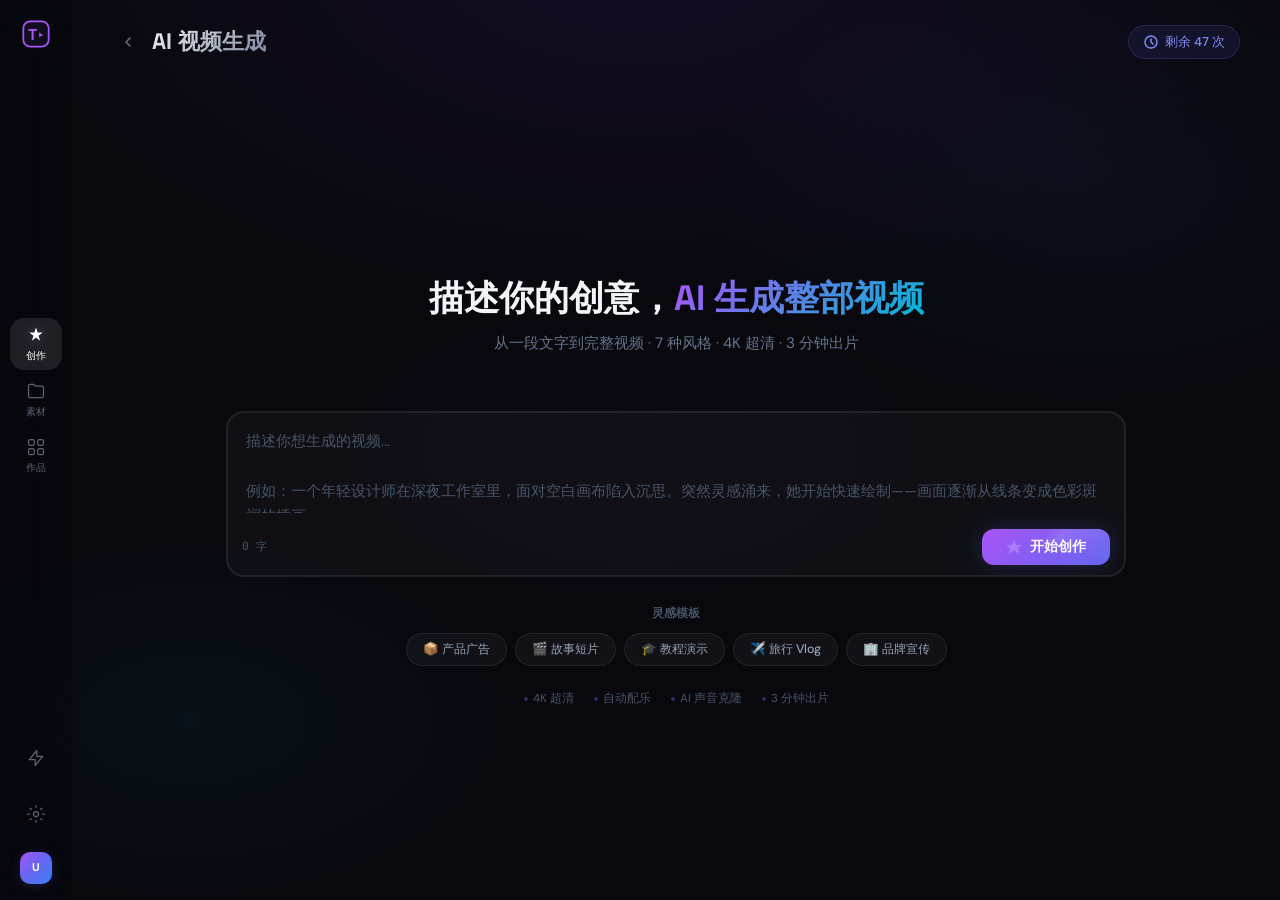
==== commit b0c680bf: "feat: 首页卡片改为真实插画图片、背景氛围光增强、智能素材引导、输入框直接跳转功能页" ====
--- a/app/generate.html
+++ b/app/generate.html
@@ -978,16 +978,15 @@
 <body class="creator-layout">
     <!-- 侧边栏 -->
     <aside class="icon-sidebar">
-        <a href="create.html" class="icon-sidebar-logo" title="Tideo"><svg width="28" height="28" viewBox="0 0 32 32" fill="none"><rect x="1.5" y="1.5" width="29" height="29" rx="8" fill="rgba(168,85,247,0.08)" stroke="url(#sLogo)" stroke-width="2"/><text x="7" y="22.5" font-family="'Space Grotesk','Inter',sans-serif" font-size="18" font-weight="800" fill="url(#sLogo)">T</text><path d="M19.5 14.3L24.5 17L19.5 19.7V14.3Z" fill="url(#sLogo)" opacity="0.9"/><defs><linearGradient id="sLogo" x1="0" y1="0" x2="32" y2="32"><stop stop-color="#a855f7"/><stop offset="0.5" stop-color="#6366f1"/><stop offset="1" stop-color="#06b6d4"/></linearGradient></defs></svg><span class="logo-text">Tideo</span></a>
+        <a href="create.html" class="icon-sidebar-logo" title="Tideo"><svg width="28" height="28" viewBox="0 0 32 32" fill="none"><rect x="1.5" y="1.5" width="29" height="29" rx="8" fill="rgba(168,85,247,0.08)" stroke="url(#sLogo)" stroke-width="2"/><text x="7" y="22.5" font-family="'Space Grotesk','Inter',sans-serif" font-size="18" font-weight="800" fill="url(#sLogo)">T</text><path d="M19.5 14.3L24.5 17L19.5 19.7V14.3Z" fill="url(#sLogo)" opacity="0.9"/><defs><linearGradient id="sLogo" x1="0" y1="0" x2="32" y2="32"><stop stop-color="#a855f7"/><stop offset="0.5" stop-color="#6366f1"/><stop offset="1" stop-color="#06b6d4"/></linearGradient></defs></svg></a>
         <nav class="icon-nav">
-            <a href="create.html" class="icon-nav-item active"><svg width="18" height="18" viewBox="0 0 24 24" fill="none"><path d="M12 3L14 9H20L15 13L17 19L12 15L7 19L9 13L4 9H10L12 3Z" stroke="currentColor" stroke-width="1.5" stroke-linejoin="round"/></svg>创作</a>
-            <a href="media.html" class="icon-nav-item"><svg width="18" height="18" viewBox="0 0 24 24" fill="none"><path d="M3 6C3 4.89543 3.89543 4 5 4H9L11 6H19C20.1046 6 21 6.89543 21 8V18C21 19.1046 20.1046 20 19 20H5C3.89543 20 3 19.1046 3 18V6Z" stroke="currentColor" stroke-width="1.5" stroke-linejoin="round"/></svg>素材</a>
-            <a href="result.html" class="icon-nav-item"><svg width="18" height="18" viewBox="0 0 24 24" fill="none"><rect x="3" y="3" width="7" height="7" rx="2" stroke="currentColor" stroke-width="1.5"/><rect x="14" y="3" width="7" height="7" rx="2" stroke="currentColor" stroke-width="1.5"/><rect x="3" y="14" width="7" height="7" rx="2" stroke="currentColor" stroke-width="1.5"/><rect x="14" y="14" width="7" height="7" rx="2" stroke="currentColor" stroke-width="1.5"/></svg>作品</a>
+            <a href="create.html" class="icon-nav-item active"><svg width="20" height="20" viewBox="0 0 24 24" fill="none"><path d="M12 3L14 9H20L15 13L17 19L12 15L7 19L9 13L4 9H10L12 3Z" fill="currentColor"/></svg>创作</a>
+            <a href="media.html" class="icon-nav-item"><svg width="20" height="20" viewBox="0 0 24 24" fill="none"><path d="M3 6C3 4.89543 3.89543 4 5 4H9L11 6H19C20.1046 6 21 6.89543 21 8V18C21 19.1046 20.1046 20 19 20H5C3.89543 20 3 19.1046 3 18V6Z" stroke="currentColor" stroke-width="1.5" stroke-linejoin="round"/></svg>素材</a>
+            <a href="result.html" class="icon-nav-item"><svg width="20" height="20" viewBox="0 0 24 24" fill="none"><rect x="3" y="3" width="7" height="7" rx="2" stroke="currentColor" stroke-width="1.5"/><rect x="14" y="3" width="7" height="7" rx="2" stroke="currentColor" stroke-width="1.5"/><rect x="3" y="14" width="7" height="7" rx="2" stroke="currentColor" stroke-width="1.5"/><rect x="14" y="14" width="7" height="7" rx="2" stroke="currentColor" stroke-width="1.5"/></svg>作品</a>
         </nav>
-        <div class="icon-nav-divider"></div>
         <div class="icon-nav-bottom">
-            <a href="#" class="icon-nav-item"><svg width="18" height="18" viewBox="0 0 24 24" fill="none"><path d="M13 10V3L4 14H11V21L20 10H13Z" stroke="currentColor" stroke-width="1.5" stroke-linejoin="round"/></svg>API</a>
-            <a href="#" class="icon-nav-item"><svg width="18" height="18" viewBox="0 0 24 24" fill="none"><circle cx="12" cy="12" r="3" stroke="currentColor" stroke-width="1.5"/><path d="M12 2V4M12 20V22M22 12H20M4 12H2M19.07 4.93L17.66 6.34M6.34 17.66L4.93 19.07M19.07 19.07L17.66 17.66M6.34 6.34L4.93 4.93" stroke="currentColor" stroke-width="1.5" stroke-linecap="round"/></svg>设置</a>
+            <a href="#" class="icon-nav-item"><svg width="20" height="20" viewBox="0 0 24 24" fill="none"><path d="M13 10V3L4 14H11V21L20 10H13Z" stroke="currentColor" stroke-width="1.5" stroke-linejoin="round"/></svg></a>
+            <a href="#" class="icon-nav-item"><svg width="20" height="20" viewBox="0 0 24 24" fill="none"><circle cx="12" cy="12" r="3" stroke="currentColor" stroke-width="1.5"/><path d="M12 2V4M12 20V22M22 12H20M4 12H2M19.07 4.93L17.66 6.34M6.34 17.66L4.93 19.07M19.07 19.07L17.66 17.66M6.34 6.34L4.93 4.93" stroke="currentColor" stroke-width="1.5" stroke-linecap="round"/></svg></a>
             <div class="icon-nav-avatar" id="userAvatar" title="用户"><span id="userAvatarLetter">U</span></div>
             <!-- 用户下拉菜单 -->
             <div class="user-dropdown" id="userDropdown">
--- a/app/style.css
+++ b/app/style.css
@@ -100,7 +100,7 @@
     left: 0; top: 0; bottom: 0;
     width: var(--sidebar-width);
     background: rgba(10,10,18,0.92);
-    border-right: 1px solid var(--glass-border);
+    border-right: none;
     display: flex;
     flex-direction: column;
     padding: 20px 12px;
@@ -167,13 +167,11 @@
     border-radius: 0 3px 3px 0;
 }
 .nav-divider {
-    height: 1px;
-    background: var(--glass-border);
-    margin: 8px 12px;
+    display: none;
 }
 .sidebar-bottom {
     padding-top: 12px;
-    border-top: 1px solid var(--glass-border);
+    border-top: none;
 }
 .user-card {
     display: flex;
@@ -215,12 +213,16 @@
     align-items: center;
     justify-content: space-between;
     padding: 24px 0;
-    border-bottom: 1px solid var(--glass-border);
+    border-bottom: none;
     margin-bottom: 0;
 }
 .page-title {
     font-size: 1.4rem;
     font-weight: 700;
+    background: linear-gradient(135deg, #f1f5f9 0%, rgba(148,163,184,0.8) 100%);
+    -webkit-background-clip: text;
+    -webkit-text-fill-color: transparent;
+    background-clip: text;
 }
 .topbar-left {
     display: flex;
@@ -3940,13 +3942,19 @@
 }
 
 /* ============================================
-   Creator Layout — 创作者风格布局
-   参考即梦风格：极简图标侧边栏 + 内容驱动首页
+   Creator Layout — 高级暗色风格布局
+   参考即梦/Dreamina：极简图标侧边栏 + 氛围光背景
    ============================================ */
 
 /* 启用创作者布局时的 body 样式 */
 .creator-layout {
-    --icon-sidebar-width: 120px;
+    --icon-sidebar-width: 72px;
+    background:
+        radial-gradient(ellipse 90% 70% at 50% -5%, rgba(124, 58, 237, 0.1) 0%, transparent 55%),
+        radial-gradient(ellipse 60% 50% at 85% 20%, rgba(99, 102, 241, 0.06) 0%, transparent 50%),
+        radial-gradient(ellipse 50% 40% at 15% 80%, rgba(6, 182, 212, 0.05) 0%, transparent 50%),
+        radial-gradient(ellipse 40% 30% at 50% 50%, rgba(168, 85, 247, 0.02) 0%, transparent 60%),
+        #08080d;
 }
 
 /* --- 侧边栏 --- */
@@ -3956,14 +3964,15 @@
     top: 0;
     bottom: 0;
     width: var(--icon-sidebar-width);
-    background: rgba(10, 10, 18, 0.95);
-    border-right: 1px solid rgba(255, 255, 255, 0.06);
+    background: rgba(8, 8, 14, 0.6);
+    border-right: none;
     display: flex;
     flex-direction: column;
-    padding: 16px 10px;
+    align-items: center;
+    padding: 16px 0;
     z-index: 100;
-    backdrop-filter: blur(20px);
-    -webkit-backdrop-filter: blur(20px);
+    backdrop-filter: blur(24px) saturate(1.2);
+    -webkit-backdrop-filter: blur(24px) saturate(1.2);
 }
 
 /* Logo 保留顶部 */
@@ -3972,10 +3981,10 @@
     flex-direction: column;
     align-items: center;
     justify-content: center;
-    gap: 4px;
+    gap: 3px;
     height: auto;
-    margin-bottom: 16px;
-    padding-top: 2px;
+    margin-bottom: 20px;
+    padding-top: 4px;
     border-radius: var(--radius-md);
     transition: all var(--duration-normal) var(--ease-out);
     flex-shrink: 0;
@@ -3983,15 +3992,15 @@
 }
 
 .icon-sidebar-logo:hover {
-    transform: scale(1.05);
+    transform: scale(1.06);
 }
 
 .icon-sidebar-logo .logo-text {
     font-family: 'Space Grotesk', 'Inter', sans-serif;
-    font-size: 0.6rem;
+    font-size: 0.55rem;
     font-weight: 700;
-    letter-spacing: 0.12em;
-    background: linear-gradient(135deg, #a855f7 0%, #06b6d4 100%);
+    letter-spacing: 0.14em;
+    background: linear-gradient(135deg, #c084fc 0%, #818cf8 50%, #22d3ee 100%);
     -webkit-background-clip: text;
     -webkit-text-fill-color: transparent;
     background-clip: text;
@@ -4003,116 +4012,103 @@
 .icon-nav {
     display: flex;
     flex-direction: column;
-    gap: 2px;
+    gap: 4px;
     flex: 1;
+    align-items: center;
     justify-content: center;
 }
 
-/* 一级导航：图标 + 两字标题 */
+/* 导航项：纯图标 + 小文字竖排 */
 .icon-nav-item {
     position: relative;
     display: flex;
-    align-items: center;
-    gap: 8px;
-    padding: 8px 10px;
-    border-radius: var(--radius-md);
-    color: var(--text-muted);
+    flex-direction: column;
+    align-items: center;
+    justify-content: center;
+    gap: 3px;
+    width: 52px;
+    height: 52px;
+    padding: 0;
+    border-radius: 14px;
+    color: rgba(148, 163, 184, 0.6);
     transition: all var(--duration-normal) var(--ease-out);
     cursor: pointer;
     text-decoration: none;
-    font-size: 0.8rem;
+    font-size: 0.6rem;
     font-weight: 500;
     white-space: nowrap;
 }
 
 .icon-nav-item svg {
     flex-shrink: 0;
+    width: 20px;
+    height: 20px;
+    transition: all var(--duration-normal) var(--ease-out);
 }
 
 /* 展开箭头 — 独立点击热区 */
 .icon-nav-item .nav-arrow {
-    margin-left: auto;
-    width: 14px;
-    height: 14px;
-    flex-shrink: 0;
-    transition: transform 0.25s var(--ease-out);
-    opacity: 0.4;
-    cursor: pointer;
-    padding: 6px;
-    margin: -6px -4px -6px auto;
-    border-radius: var(--radius-sm);
-}
-.icon-nav-item .nav-arrow:hover {
-    opacity: 0.9;
-    background: rgba(255, 255, 255, 0.06);
-}
-.icon-nav-item.expanded .nav-arrow {
-    transform: rotate(90deg);
-    opacity: 0.7;
+    display: none;
 }
 
 .icon-nav-item:hover {
     color: var(--text-primary);
-    background: var(--glass-hover);
-}
-
+    background: rgba(255, 255, 255, 0.06);
+}
+
+/* 选中态：面性填充背景，无左侧竖条 */
 .icon-nav-item.active {
     color: #fff;
-    background: rgba(99, 102, 241, 0.15);
-}
-
+    background: rgba(255, 255, 255, 0.1);
+    backdrop-filter: blur(8px);
+}
+
+.icon-nav-item.active svg {
+    filter: drop-shadow(0 0 6px rgba(168, 133, 247, 0.4));
+}
+
+/* 去掉旧的左侧竖条 */
 .icon-nav-item.active::before {
-    content: '';
-    position: absolute;
-    left: 0;
-    top: 50%;
-    transform: translateY(-50%);
-    width: 3px;
-    height: 20px;
-    background: var(--grad-main);
-    border-radius: 0 3px 3px 0;
-}
-
-
-
+    display: none;
+}
+
+/* 分割线隐藏 */
 .icon-nav-divider {
-    height: 1px;
-    background: rgba(255, 255, 255, 0.06);
-    margin: 6px 4px;
+    display: none;
 }
 
 /* 底部导航固定在底部 */
 .icon-nav-bottom {
     display: flex;
     flex-direction: column;
-    gap: 2px;
-    padding-top: 8px;
-    border-top: 1px solid rgba(255, 255, 255, 0.06);
+    align-items: center;
+    gap: 4px;
+    padding-top: 0;
+    border-top: none;
     flex-shrink: 0;
 }
 
 .icon-nav-avatar {
     position: relative;
-    width: 30px;
-    height: 30px;
-    border-radius: var(--radius-sm);
-    background: var(--grad-main);
+    width: 32px;
+    height: 32px;
+    border-radius: 10px;
+    background: linear-gradient(135deg, #a855f7 0%, #6366f1 50%, #3b82f6 100%);
     display: flex;
     align-items: center;
     justify-content: center;
-    font-size: 0.72rem;
+    font-size: 0.7rem;
     font-weight: 700;
     color: #fff;
     cursor: pointer;
     transition: all var(--duration-normal) var(--ease-out);
-    box-shadow: 0 0 16px rgba(99, 102, 241, 0.2);
-    margin-top: 6px;
-    margin-left: 10px;
+    box-shadow: 0 2px 12px rgba(99, 102, 241, 0.2);
+    margin-top: 8px;
 }
 
 .icon-nav-avatar:hover {
     transform: scale(1.08);
-    box-shadow: 0 0 24px rgba(99, 102, 241, 0.35);
+    box-shadow: 0 4px 20px rgba(99, 102, 241, 0.35);
 }
 
 /* --- Creator Main Content --- */
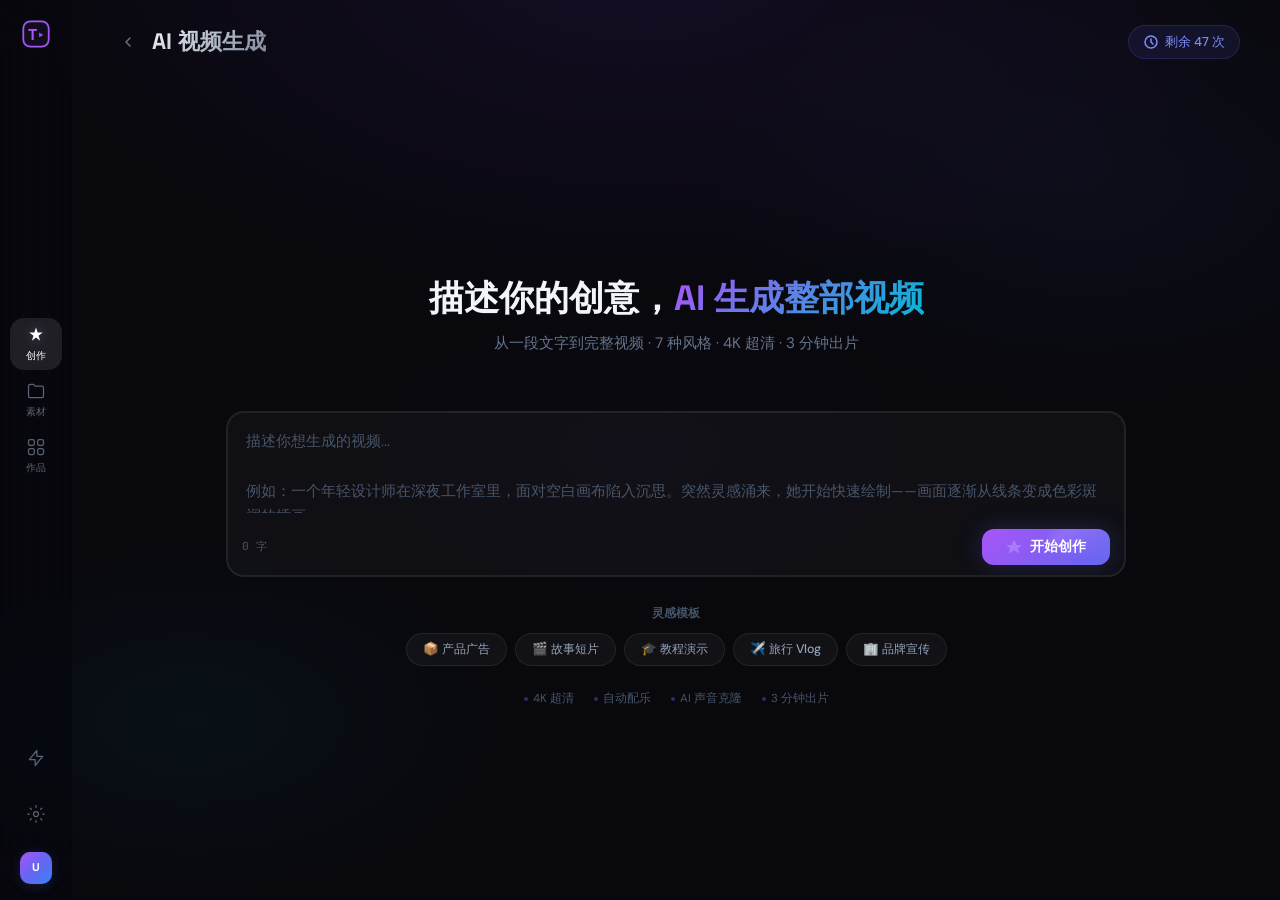
==== commit 49bd6015: "feat: 首页发送直接进入沉浸式处理页，上传文件通过sessionStorage传递" ====
--- a/app/generate.html
+++ b/app/generate.html
@@ -1252,6 +1252,19 @@
             startParsing(text);
         }
 
+        // ===== 从首页带 prompt 进来 → 自动填入并启动创作 =====
+        (function() {
+            var params = new URLSearchParams(window.location.search);
+            var urlPrompt = params.get('prompt');
+            if (urlPrompt && landingInput) {
+                landingInput.value = urlPrompt;
+                // 更新字数显示
+                if (charCount) charCount.textContent = urlPrompt.length;
+                // 短延迟后自动进入沉浸式工作区
+                setTimeout(function() { startCreation(); }, 300);
+            }
+        })();
+
         // ===== Helpers =====
         function addBubble(type, html) {
             const bubble = document.createElement('div');
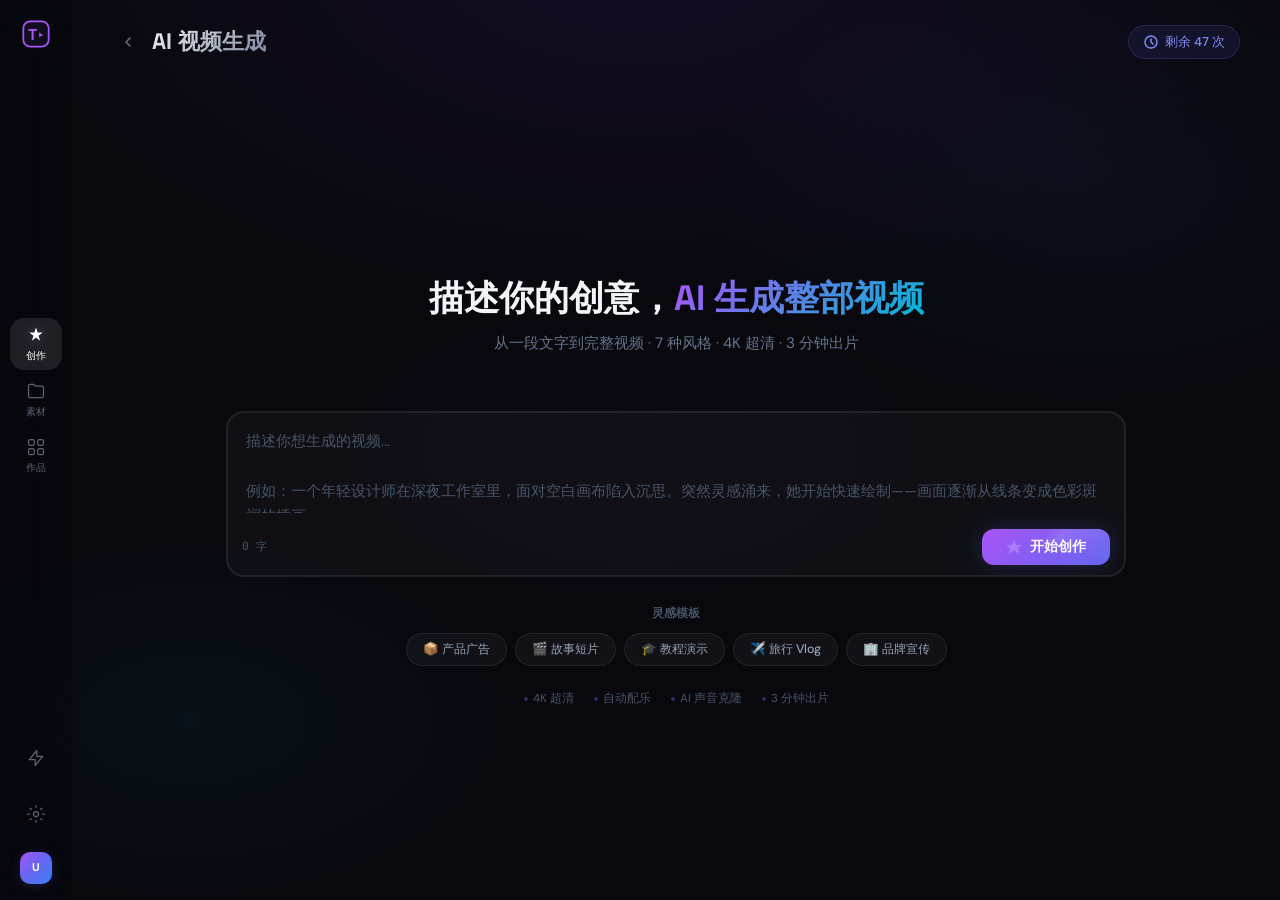
==== commit b4113dc6: "feat: 任务面板组件 + 内联链接输入 + 直播链接检测 + 生成页topbar" ====
--- a/app/generate.html
+++ b/app/generate.html
@@ -5,6 +5,7 @@
     <meta name="viewport" content="width=device-width, initial-scale=1.0">
     <title>AI 生成视频 — Tideo</title>
     <link rel="stylesheet" href="style.css">
+    <link rel="stylesheet" href="task-panel.css">
     <link href="https://fonts.googleapis.com/css2?family=Space+Grotesk:wght@400;500;600;700&family=DM+Sans:wght@300;400;500;600;700&family=Inter:wght@300;400;500;600;700;800;900&family=JetBrains+Mono:wght@400;500&display=swap" rel="stylesheet">
     <style>
     /* ==============================================
@@ -181,6 +182,62 @@
         background: rgba(99,102,241,0.4);
     }
 
+    /* ===== 工作区顶栏 ===== */
+    .gen-topbar {
+        display: flex;
+        align-items: center;
+        justify-content: space-between;
+        padding: 12px 24px;
+        border-bottom: 1px solid rgba(255,255,255,0.06);
+        background: rgba(10,10,22,0.6);
+        backdrop-filter: blur(12px);
+        -webkit-backdrop-filter: blur(12px);
+        flex-shrink: 0;
+        z-index: 100;
+    }
+    .gen-topbar-left {
+        display: flex;
+        align-items: center;
+        gap: 12px;
+    }
+    .gen-back-link {
+        display: inline-flex;
+        align-items: center;
+        gap: 6px;
+        font-size: 0.78rem;
+        color: var(--text-muted);
+        text-decoration: none;
+        transition: color 0.2s;
+    }
+    .gen-back-link:hover { color: var(--text-primary); }
+    .gen-topbar-divider {
+        width: 1px;
+        height: 18px;
+        background: rgba(255,255,255,0.08);
+    }
+    .gen-topbar-title {
+        font-size: 0.85rem;
+        font-weight: 600;
+        color: var(--text-primary);
+    }
+    .gen-topbar-badge {
+        font-size: 0.68rem;
+        font-weight: 500;
+        padding: 2px 8px;
+        border-radius: 6px;
+        background: rgba(168,85,247,0.12);
+        color: #c084fc;
+        display: none;
+    }
+    .gen-topbar-badge.show {
+        display: inline-block;
+    }
+    .gen-topbar-right {
+        display: flex;
+        align-items: center;
+        gap: 8px;
+    }
+
     /* ===== 工作区：左右分栏 ===== */
     .gen-workspace {
         display: none;
@@ -498,7 +555,7 @@
     .gen-chat-body {
         flex: 1;
         overflow-y: auto;
-        padding: 16px 16px 200px;
+        padding: 16px 16px 16px;
         display: flex;
         flex-direction: column;
         gap: 12px;
@@ -793,78 +850,249 @@
         border-color: rgba(99,102,241,0.4);
     }
 
-    /* Chat input */
-    .gen-chat-input-area {
+
+    /* ===== Middle: Finetune Panel ===== */
+    .gen-middle {
+        width: 0;
+        flex-shrink: 0;
+        background: rgba(12,12,20,0.97);
+        backdrop-filter: blur(20px);
+        border-left: 1px solid rgba(255,255,255,0.06);
+        display: flex;
+        flex-direction: column;
+        z-index: 45;
+        overflow: hidden;
+        opacity: 0;
+        transition: width 0.4s cubic-bezier(0.4,0,0.2,1), opacity 0.3s ease;
+    }
+    .gen-middle.active {
+        width: 360px;
+        opacity: 1;
+    }
+    .gen-middle-header {
+        display: flex;
+        align-items: center;
+        justify-content: space-between;
+        padding: 14px 16px;
+        flex-shrink: 0;
+        background: linear-gradient(135deg, rgba(168,85,247,0.1) 0%, rgba(99,102,241,0.06) 100%);
+        border-bottom: 1px solid rgba(168,85,247,0.15);
+    }
+    .gen-middle-header-left {
+        display: flex;
+        align-items: center;
+        gap: 10px;
+    }
+    .gen-middle-header-icon {
+        width: 28px; height: 28px;
+        border-radius: 8px;
+        display: flex;
+        align-items: center;
+        justify-content: center;
+        background: rgba(168,85,247,0.12);
+        color: #a855f7;
+    }
+    .gen-middle-header h3 { font-size: 0.85rem; font-weight: 600; }
+    .gen-middle-header p { font-size: 0.68rem; color: var(--text-muted); }
+    .gen-middle-close {
+        width: 28px; height: 28px;
+        border-radius: 8px;
+        border: none;
+        background: rgba(255,255,255,0.04);
+        color: var(--text-faint);
+        display: flex;
+        align-items: center;
+        justify-content: center;
+        cursor: pointer;
+        transition: all 0.2s;
+    }
+    .gen-middle-close:hover {
+        background: rgba(255,255,255,0.08);
+        color: var(--text-primary);
+    }
+    .gen-middle-body {
+        flex: 1;
+        overflow-y: auto;
+        padding: 16px;
+        display: flex;
+        flex-direction: column;
+        gap: 16px;
+        min-height: 0;
+    }
+    .gen-middle-body::-webkit-scrollbar { width: 4px; }
+    .gen-middle-body::-webkit-scrollbar-thumb { background: rgba(255,255,255,0.06); border-radius: 2px; }
+
+    /* Finetune clip card */
+    .gen-ft-card {
+        background: rgba(255,255,255,0.02);
+        border: 1px solid rgba(255,255,255,0.06);
+        border-radius: 12px;
+        overflow: hidden;
+        transition: all 0.3s;
+    }
+    .gen-ft-card.active {
+        border-color: rgba(168,85,247,0.4);
+        box-shadow: 0 0 20px rgba(168,85,247,0.1);
+    }
+    .gen-ft-card-head {
+        display: flex;
+        align-items: center;
+        justify-content: space-between;
+        padding: 10px 12px;
+        border-bottom: 1px solid rgba(255,255,255,0.04);
+        cursor: pointer;
+        transition: background 0.2s;
+    }
+    .gen-ft-card-head:hover { background: rgba(255,255,255,0.02); }
+    .gen-ft-card-badge {
+        display: inline-flex;
+        align-items: center;
+        gap: 6px;
+        padding: 3px 10px;
+        border-radius: 6px;
+        font-size: 0.68rem;
+        font-weight: 600;
+    }
+    .gen-ft-card-dur {
+        font-size: 0.65rem;
+        color: var(--text-muted);
+        font-family: 'JetBrains Mono', monospace;
+    }
+    .gen-ft-card-body {
+        padding: 12px;
+        display: flex;
+        flex-direction: column;
+        gap: 10px;
+    }
+    .gen-ft-card-body.collapsed {
+        display: none;
+    }
+    .gen-ft-thumb {
+        width: 100%;
+        height: 100px;
+        border-radius: 8px;
+        overflow: hidden;
+        border: 1px solid rgba(255,255,255,0.06);
+    }
+    .gen-ft-thumb canvas {
+        width: 100%; height: 100%; display: block;
+    }
+    .gen-ft-field {
+        display: flex;
+        flex-direction: column;
+        gap: 4px;
+    }
+    .gen-ft-label {
+        font-size: 0.65rem;
+        font-weight: 600;
+        color: var(--text-faint);
+        text-transform: uppercase;
+        letter-spacing: 0.3px;
+    }
+    .gen-ft-textarea {
+        width: 100%;
+        min-height: 52px;
+        padding: 8px 10px;
+        background: rgba(255,255,255,0.03);
+        border: 1px solid rgba(255,255,255,0.06);
+        border-radius: 8px;
+        color: var(--text-primary);
+        font-size: 0.78rem;
+        font-family: inherit;
+        outline: none;
+        resize: vertical;
+        line-height: 1.5;
+        transition: border-color 0.2s;
+    }
+    .gen-ft-textarea:focus { border-color: rgba(168,85,247,0.4); }
+    .gen-ft-dur-row {
+        display: flex;
+        align-items: center;
+        gap: 10px;
+    }
+    .gen-ft-dur-slider {
+        flex: 1;
+        -webkit-appearance: none;
+        height: 3px;
+        border-radius: 2px;
+        background: rgba(255,255,255,0.08);
+        outline: none;
+    }
+    .gen-ft-dur-slider::-webkit-slider-thumb {
+        -webkit-appearance: none;
+        width: 14px; height: 14px;
+        border-radius: 50%;
+        background: #a855f7;
+        cursor: pointer;
+        box-shadow: 0 0 6px rgba(168,85,247,0.4);
+    }
+    .gen-ft-dur-value {
+        font-size: 0.72rem;
+        font-weight: 600;
+        color: var(--text-secondary);
+        font-family: 'JetBrains Mono', monospace;
+        min-width: 28px;
+        text-align: right;
+    }
+    .gen-ft-actions {
+        display: flex;
+        gap: 6px;
+        flex-wrap: wrap;
+    }
+    .gen-ft-action {
+        padding: 6px 12px;
+        font-size: 0.68rem;
+        font-weight: 500;
+        color: #c084fc;
+        background: rgba(168,85,247,0.08);
+        border: 1px solid rgba(168,85,247,0.2);
+        border-radius: 100px;
+        cursor: pointer;
+        font-family: inherit;
+        transition: all 0.2s;
+    }
+    .gen-ft-action:hover {
+        background: rgba(168,85,247,0.15);
+        border-color: rgba(168,85,247,0.4);
+    }
+
+    /* Middle footer */
+    .gen-middle-footer {
         padding: 12px 16px;
         border-top: 1px solid rgba(255,255,255,0.05);
         flex-shrink: 0;
-    }
-    .gen-chat-input-wrap {
-        display: flex;
-        align-items: flex-end;
+        display: flex;
         gap: 8px;
+    }
+    .gen-middle-footer button {
+        flex: 1;
+        padding: 8px 16px;
+        font-size: 0.78rem;
+        font-weight: 600;
+        border-radius: 10px;
+        border: none;
+        cursor: pointer;
+        font-family: inherit;
+        transition: all 0.2s;
+    }
+    .gen-ft-confirm {
+        color: #fff;
+        background: linear-gradient(135deg, #a855f7, #6366f1);
+        box-shadow: 0 0 16px rgba(168,85,247,0.2);
+    }
+    .gen-ft-confirm:hover { transform: translateY(-1px); box-shadow: 0 0 24px rgba(168,85,247,0.3); }
+    .gen-ft-cancel {
+        color: var(--text-muted);
         background: rgba(255,255,255,0.04);
-        border: 1px solid rgba(255,255,255,0.08);
-        border-radius: 14px;
-        padding: 6px 6px 6px 14px;
-        transition: all 0.3s;
-    }
-    .gen-chat-input-wrap:focus-within {
-        border-color: rgba(99,102,241,0.35);
-        box-shadow: 0 0 0 3px rgba(99,102,241,0.06);
-    }
-    .gen-chat-input {
-        flex: 1;
-        background: none; border: none; outline: none;
-        font-size: 0.82rem; color: var(--text-primary);
-        padding: 8px 0; font-family: inherit;
-        min-width: 0;
-    }
-    .gen-chat-input::placeholder { color: var(--text-faint); }
-    .gen-chat-send {
-        width: 36px; height: 36px;
-        border-radius: 10px; border: none;
-        background: linear-gradient(135deg, #a855f7, #6366f1);
-        color: #fff;
-        display: flex; align-items: center; justify-content: center;
-        cursor: pointer; flex-shrink: 0;
-        transition: all 0.2s;
-        box-shadow: 0 0 16px rgba(99,102,241,0.25);
-    }
-    .gen-chat-send:hover { transform: scale(1.05); }
-
-    /* Pipeline bar (bottom of left) */
-    .gen-pipeline-bar {
-        display: none;
-        align-items: center;
-        justify-content: space-between;
-        padding: 8px 16px;
-        background: rgba(255,255,255,0.025);
-        border-top: 1px solid rgba(255,255,255,0.04);
-        flex-shrink: 0;
-    }
-    .gen-pipeline-bar.active { display: flex; }
-    .gen-pipeline-steps {
-        display: flex; gap: 4px;
-    }
-    .gen-pipe-step {
-        display: flex; align-items: center; gap: 4px;
-        padding: 4px 8px; border-radius: 7px;
-        font-size: 0.62rem; font-weight: 500;
-        background: rgba(255,255,255,0.03);
-        border: 1px solid rgba(255,255,255,0.06);
-        color: var(--text-faint); transition: all 0.3s;
-        white-space: nowrap;
-    }
-    .gen-pipe-step.active { color: #818cf8; background: rgba(99,102,241,0.1); border-color: rgba(99,102,241,0.25); }
-    .gen-pipe-step.completed { color: #10b981; border-color: rgba(16,185,129,0.25); }
-    .gen-pipe-dot { width: 5px; height: 5px; border-radius: 50%; background: currentColor; }
-    .gen-pipe-step.active .gen-pipe-dot { animation: pulseDot 1.5s infinite; }
-    @keyframes pulseDot {
-        0%,100% { box-shadow: 0 0 0 0 rgba(99,102,241,0.4); }
-        50% { box-shadow: 0 0 0 4px rgba(99,102,241,0); }
-    }
-    .gen-pipeline-actions { display: flex; gap: 6px; }
+        border: 1px solid rgba(255,255,255,0.08) !important;
+    }
+    .gen-ft-cancel:hover { background: rgba(255,255,255,0.06); color: var(--text-primary); }
+
+    /* Finetune mode indicator on canvas */
+    .gen-canvas-container.finetune-active {
+        border-color: rgba(168,85,247,0.4);
+        box-shadow: 0 0 30px rgba(168,85,247,0.1);
+    }
 
     /* Done banner in chat */
     .gen-done-banner {
@@ -883,6 +1111,7 @@
 
     @media (max-width: 768px) {
         .gen-right { width: 300px; }
+        .gen-middle.active { width: 100%; max-height: 40vh; }
     }
     @media (max-width: 600px) {
         .gen-workspace { flex-direction: column; }
@@ -1072,6 +1301,25 @@
                 </div>
             </div>
         </div>
+
+        <!-- ===== 工作区顶栏（沉浸式模式下显示） ===== -->
+        <header class="gen-topbar" id="genTopbar" style="display:none;">
+            <div class="gen-topbar-left">
+                <a href="create.html" class="gen-back-link">
+                    <svg width="16" height="16" viewBox="0 0 16 16" fill="none"><path d="M10 12L6 8L10 4" stroke="currentColor" stroke-width="1.5" stroke-linecap="round" stroke-linejoin="round"/></svg>
+                    工作台
+                </a>
+                <div class="gen-topbar-divider"></div>
+                <span class="gen-topbar-title" id="genTopbarTitle">AI 视频生成</span>
+                <span class="gen-topbar-badge" id="genTopbarBadge"></span>
+            </div>
+            <div class="gen-topbar-right">
+                <div class="credits-badge">
+                    <svg width="16" height="16" viewBox="0 0 16 16" fill="none"><circle cx="8" cy="8" r="6" stroke="currentColor" stroke-width="1.5"/><path d="M8 5V8L10 10" stroke="currentColor" stroke-width="1.5" stroke-linecap="round"/></svg>
+                    <span>剩余 47 次</span>
+                </div>
+            </div>
+        </header>
 
         <!-- ===== 工作区（左右分栏） ===== -->
         <div class="gen-workspace" id="genWorkspace">
@@ -1138,16 +1386,30 @@
                         </div>
                     </div>
                 </div>
-
-                <!-- Pipeline bar -->
-                <div class="gen-pipeline-bar" id="pipelineBar">
-                    <div class="gen-pipeline-steps" id="pipeSteps"></div>
-                    <div class="gen-pipeline-actions">
-                        <button class="toolbar-btn toolbar-btn-export" id="exportBtn" style="display:none;">
-                            <svg width="14" height="14" viewBox="0 0 14 14" fill="none"><path d="M7 2V8M7 8L10 5M7 8L4 5" stroke="currentColor" stroke-width="1.2" stroke-linecap="round"/><path d="M2 9V11C2 11.5523 2.44772 12 3 12H11C11.5523 12 12 11.5523 12 11V9" stroke="currentColor" stroke-width="1.2" stroke-linecap="round"/></svg>
-                            导出
-                        </button>
+        </div>
+
+            <!-- Middle: 精调面板（点击片段时滑出） -->
+            <div class="gen-middle" id="genMiddle">
+                <div class="gen-middle-header">
+                    <div class="gen-middle-header-left">
+                        <div class="gen-middle-header-icon">
+                            <svg width="16" height="16" viewBox="0 0 16 16" fill="none"><path d="M2 4H14M2 8H10M2 12H7" stroke="currentColor" stroke-width="1.5" stroke-linecap="round"/></svg>
+                        </div>
+                        <div>
+                            <h3>精调模式</h3>
+                            <p id="genMiddleDesc">编辑片段详情</p>
+                        </div>
                     </div>
+                    <button class="gen-middle-close" id="genMiddleClose" title="关闭精调面板">
+                        <svg width="14" height="14" viewBox="0 0 14 14" fill="none"><path d="M3 3L11 11M11 3L3 11" stroke="currentColor" stroke-width="1.5" stroke-linecap="round"/></svg>
+                    </button>
+                </div>
+                <div class="gen-middle-body" id="genMiddleBody">
+                    <!-- 片段编辑卡片由 JS 填充 -->
+                </div>
+                <div class="gen-middle-footer">
+                    <button class="gen-ft-cancel" id="genFtCancel">取消</button>
+                    <button class="gen-ft-confirm" id="genFtConfirm">✓ 应用修改</button>
                 </div>
             </div>
 
@@ -1165,14 +1427,7 @@
                 <div class="gen-chat-body" id="chatBody">
                     <!-- Chat messages populated by JS -->
                 </div>
-                <div class="gen-chat-input-area">
-                    <div class="gen-chat-input-wrap">
-                        <input class="gen-chat-input" id="chatInput" type="text" placeholder="输入修改意见..." autocomplete="off">
-                        <button class="gen-chat-send" id="chatSend">
-                            <svg width="16" height="16" viewBox="0 0 16 16" fill="none"><path d="M3 8H13M13 8L9 4M13 8L9 12" stroke="currentColor" stroke-width="1.5" stroke-linecap="round" stroke-linejoin="round"/></svg>
-                        </button>
-                    </div>
-                </div>
+
             </aside>
         </div>
     </main>
@@ -1214,7 +1469,6 @@
         const genLanding = document.getElementById('genLanding');
         const genWorkspace = document.getElementById('genWorkspace');
         const chatBody = document.getElementById('chatBody');
-        const chatInput = document.getElementById('chatInput');
 
         // ===== Char count =====
         landingInput.addEventListener('input', () => {
@@ -1247,6 +1501,7 @@
             userText = text;
             genLanding.style.display = 'none';
             document.getElementById('mainTopbar').style.display = 'none';
+            document.getElementById('genTopbar').style.display = '';
             document.body.classList.add('fullscreen-mode');
             genWorkspace.classList.add('active');
             startParsing(text);
@@ -1313,32 +1568,31 @@
             document.getElementById('emptySub').textContent = sub;
         }
 
-        function updatePipeline() {
-            const bar = document.getElementById('pipelineBar');
-            const steps = document.getElementById('pipeSteps');
-            bar.classList.add('active');
-            const pipePhases = ['parsing', 'textConfirm', 'styleConfig', 'storyboard', 'synth'];
-            const currentIdx = pipePhases.indexOf(phase);
-            if (phase === 'player') {
-                steps.innerHTML = STEP_LABELS.map(l => `<div class="gen-pipe-step completed"><span class="gen-pipe-dot"></span>${l}</div>`).join('');
-            } else {
-                steps.innerHTML = STEP_LABELS.map((l, i) => {
-                    let cls = 'gen-pipe-step';
-                    if (i === currentIdx) cls += ' active';
-                    else if (i < currentIdx) cls += ' completed';
-                    return `<div class="${cls}"><span class="gen-pipe-dot"></span>${l}</div>`;
-                }).join('');
-            }
-        }
 
         // ===========================================================
         //  步骤 1/5 — 文案解析
         // ===========================================================
+        // ===== Topbar Badge 辅助 =====
+        function updateTopbarBadge(text) {
+            var badge = document.getElementById('genTopbarBadge');
+            if (!badge) return;
+            if (text) {
+                badge.textContent = text;
+                badge.classList.add('show');
+            } else {
+                badge.classList.remove('show');
+            }
+        }
+
         function startParsing(text) {
             phase = 'parsing';
+            updateTopbarBadge('解析中...');
+            // 任务进度：解析文案中
+            if (window.TideoTaskPanel) {
+                TideoTaskPanel.markStep('parse', 'active');
+            }
             setLeftPhase('phaseEmpty');
             updateEmptyState('等待文案解析完成', 'AI 正在分析你的文案结构...');
-            updatePipeline();
             chatBody.innerHTML = '';
 
             addBubble('user', `<p>${text.substring(0, 120)}${text.length > 120 ? '...' : ''}</p>`);
@@ -1366,9 +1620,13 @@
         // ===========================================================
         function showTextConfirm() {
             phase = 'textConfirm';
+            // 任务进度：解析完成 → 文案确认中
+            if (window.TideoTaskPanel) {
+                TideoTaskPanel.markStep('parse', 'done');
+                TideoTaskPanel.markStep('textConfirm', 'active');
+            }
             setLeftPhase('phaseEmpty');
             updateEmptyState('等待确认文案', '确认文案后将进入风格选择');
-            updatePipeline();
 
             let segs = '<div class="gen-text-segments">';
             clips.forEach((c, i) => {
@@ -1397,9 +1655,13 @@
         // ===========================================================
         function showStyleConfig() {
             phase = 'styleConfig';
+            // 任务进度：文案确认完成 → 选择风格中
+            if (window.TideoTaskPanel) {
+                TideoTaskPanel.markStep('textConfirm', 'done');
+                TideoTaskPanel.markStep('style', 'active');
+            }
             setLeftPhase('phaseEmpty');
             updateEmptyState('等待选择风格', '选择视频风格后将开始生成分镜画面');
-            updatePipeline();
 
             addBubble('ai', `<p>🎨 接下来请选择视频的风格、比例和画质。</p>${buildStepperHTML(2)}<div class="gen-config-card"><div class="gen-config-label">视频风格</div><div class="gen-style-grid" id="chatStyleGrid"><button class="gen-style-card active" data-style="cinematic"><span class="icon">🎬</span><span class="name">电影感</span></button><button class="gen-style-card" data-style="realistic"><span class="icon">📷</span><span class="name">写实</span></button><button class="gen-style-card" data-style="anime"><span class="icon">🎨</span><span class="name">动画</span></button><button class="gen-style-card" data-style="cyber"><span class="icon">🌆</span><span class="name">赛博朋克</span></button><button class="gen-style-card" data-style="watercolor"><span class="icon">🖌️</span><span class="name">水彩画</span></button><button class="gen-style-card" data-style="3d"><span class="icon">💎</span><span class="name">3D 渲染</span></button></div><div class="gen-config-label">画面比例</div><div class="gen-ratio-row" id="chatRatioRow"><button class="gen-ratio-chip active" data-ratio="16:9">16:9 横屏</button><button class="gen-ratio-chip" data-ratio="9:16">9:16 竖屏</button><button class="gen-ratio-chip" data-ratio="1:1">1:1 方形</button></div><div class="gen-config-label">画质</div><div class="gen-ratio-row" id="chatQualityRow"><button class="gen-ratio-chip" data-q="720">720p</button><button class="gen-ratio-chip active" data-q="1080">1080p</button><button class="gen-ratio-chip" data-q="4k">4K</button></div></div><button class="gen-confirm-config" id="confirmStyleBtn">确认设置，生成分镜 →</button>`);
 
@@ -1441,8 +1703,12 @@
         // ===========================================================
         function enterStoryboard() {
             phase = 'storyboard';
+            // 任务进度：风格选择完成 → 生成分镜中
+            if (window.TideoTaskPanel) {
+                TideoTaskPanel.markStep('style', 'done');
+                TideoTaskPanel.markStep('storyboard', 'active');
+            }
             setLeftPhase('phaseSB');
-            updatePipeline();
             renderStoryboardLoading();
 
             const sn = { cinematic:'电影感', realistic:'写实', anime:'动画', cyber:'赛博朋克', watercolor:'水彩画', '3d':'3D 渲染' };
@@ -1480,6 +1746,10 @@
         }
 
         function showStoryboardEditors() {
+            // 任务进度：分镜生成完成
+            if (window.TideoTaskPanel) {
+                TideoTaskPanel.markStep('storyboard', 'done');
+            }
             addBubble('ai', `<p>👍 所有分镜画面已生成！点击片段可联动左侧预览，也可编辑描述。</p><p style="font-size:0.78rem;color:#94a3b8;margin-top:4px;">确认无误后，点击 <strong>"开始合成"</strong> 生成完整视频。</p>`);
 
             setTimeout(() => {
@@ -1487,7 +1757,7 @@
                 clips.forEach((c, i) => {
                     h += `<div class="gen-clip-editor" data-clip-idx="${i}"><div class="gen-clip-editor-head"><span class="gen-clip-editor-badge" style="background:${c.color}15;color:${c.color};border:1px solid ${c.color}30;">片段 ${c.id} · ${c.title}</span><span class="gen-clip-editor-dur">${c.duration}s</span></div><div class="gen-clip-editor-body"><div class="gen-clip-thumb"><canvas width="160" height="100" data-thumb-idx="${i}"></canvas></div><div class="gen-clip-desc-wrap"><textarea class="gen-clip-desc-input" data-clip-idx="${i}" placeholder="描述画面...">${c.desc}</textarea></div></div></div>`;
                 });
-                h += `<div class="gen-chat-actions" style="margin-top:10px;"><button class="gen-chat-action" id="chatStartGen" style="background:rgba(99,102,241,0.15);border-color:rgba(99,102,241,0.4);font-weight:600;">✨ 确认并开始合成视频</button><button class="gen-chat-action" id="chatAiOptimize">🔮 AI 优化描述</button></div>`;
+                h += `<div class="gen-chat-actions" style="margin-top:10px;"><button class="gen-chat-action" id="chatStartGen" style="background:rgba(99,102,241,0.15);border-color:rgba(99,102,241,0.4);font-weight:600;">✨ 确认并开始合成视频</button><button class="gen-chat-action" id="chatAiOptimize">🔮 AI 优化描述</button><button class="gen-chat-action" id="chatOpenFinetune" style="background:rgba(168,85,247,0.08);color:#c084fc;border-color:rgba(168,85,247,0.2);">✏️ 精调模式</button></div>`;
                 addBubble('ai', h);
 
                 clips.forEach((c, i) => {
@@ -1511,6 +1781,9 @@
                     sbCards.forEach(c => c.classList.remove('selected'));
                     if (sbCards[idx]) { sbCards[idx].classList.add('selected'); sbCards[idx].scrollIntoView({ behavior:'smooth', block:'nearest' }); }
                 });
+                editor.addEventListener('dblclick', () => {
+                    if (window._openFinetunePanel) window._openFinetunePanel(idx);
+                });
                 editor.addEventListener('mouseenter', () => { const sc = document.querySelectorAll('.gen-sb-card'); if (sc[idx]) sc[idx].style.boxShadow = '0 0 24px ' + clips[idx].color + '40'; });
                 editor.addEventListener('mouseleave', () => { const sc = document.querySelectorAll('.gen-sb-card'); if (sc[idx]) sc[idx].style.boxShadow = ''; });
             });
@@ -1522,6 +1795,9 @@
                     document.querySelectorAll('.gen-clip-editor').forEach(e => e.classList.remove('highlighted'));
                     if (eds[idx]) { eds[idx].classList.add('highlighted'); eds[idx].scrollIntoView({ behavior:'smooth', block:'nearest' }); }
                 });
+                card.addEventListener('dblclick', () => {
+                    if (window._openFinetunePanel) window._openFinetunePanel(idx);
+                });
             });
             const sb = document.getElementById('chatStartGen');
             if (sb) sb.addEventListener('click', () => { addBubble('user','<p>确认分镜，开始合成视频</p>'); setTimeout(() => startSynth(), 300); });
@@ -1529,6 +1805,10 @@
             if (ob) ob.addEventListener('click', () => {
                 ob.textContent = '优化中...'; ob.style.opacity = '0.5';
                 setTimeout(() => { addBubble('ai','<p>✅ 已优化所有片段描述。确认后点击 <strong>"开始合成视频"</strong> 即可。</p>'); ob.textContent = '🔮 AI 优化描述'; ob.style.opacity = ''; }, 1200);
+            });
+            const fb = document.getElementById('chatOpenFinetune');
+            if (fb) fb.addEventListener('click', () => {
+                if (window._openFinetunePanel) window._openFinetunePanel();
             });
         }
 
@@ -1558,8 +1838,11 @@
         // ===========================================================
         function startSynth() {
             phase = 'synth';
+            // 任务进度：合成中
+            if (window.TideoTaskPanel) {
+                TideoTaskPanel.markStep('synth', 'active');
+            }
             setLeftPhase('phaseSynth');
-            updatePipeline();
             addBubble('ai', `<p>🚀 开始合成视频！正在逐个渲染片段…</p>${buildStepperHTML(4)}`);
 
             const dotsEl = document.getElementById('synthDots');
@@ -1601,14 +1884,27 @@
         // ===== Player =====
         function enterPlayer() {
             phase = 'player';
+            updateTopbarBadge('✓ 生成完成');
+            // 任务进度：合成完成 + 生成完成
+            if (window.TideoTaskPanel) {
+                TideoTaskPanel.markStep('synth', 'done');
+                TideoTaskPanel.markStep('done', 'done');
+            }
             setLeftPhase('phasePlayer');
-            updatePipeline();
-            document.getElementById('exportBtn').style.display = '';
             const sn = { cinematic:'电影感', realistic:'写实', anime:'动画', cyber:'赛博朋克', watercolor:'水彩画', '3d':'3D 渲染' };
-            addBubble('ai', `<div class="gen-done-banner"><svg width="40" height="40" viewBox="0 0 40 40" fill="none"><circle cx="20" cy="20" r="16" stroke="#10b981" stroke-width="2" opacity="0.3"/><path d="M13 20L18 25L28 15" stroke="#10b981" stroke-width="2" stroke-linecap="round" stroke-linejoin="round"/></svg><div class="gen-done-title">🎉 视频生成完成！</div><div class="gen-done-sub">总时长 ${totalDuration}s · ${clips.length} 个片段 · ${sn[selectedStyle]||selectedStyle} 风格</div><div class="gen-done-actions"><button class="gen-submit-btn" id="chatExportBtn" style="width:100%;"><svg width="14" height="14" viewBox="0 0 14 14" fill="none"><path d="M7 2V8M7 8L10 5M7 8L4 5" stroke="currentColor" stroke-width="1.2" stroke-linecap="round"/><path d="M2 9V11C2 11.5523 2.44772 12 3 12H11C11.5523 12 12 11.5523 12 11V9" stroke="currentColor" stroke-width="1.2" stroke-linecap="round"/></svg>导出视频</button><button class="gen-confirm-config" id="chatSaveVodBtn" style="width:100%;background:rgba(6,182,212,0.15);color:#06b6d4;box-shadow:none;border:1px solid rgba(6,182,212,0.3);"><svg width="14" height="14" viewBox="0 0 14 14" fill="none"><path d="M2 5C2 3.89543 2.89543 3 4 3H6.5L8 4.5H10C11.1046 4.5 12 5.39543 12 6.5V10C12 11.1046 11.1046 12 10 12H4C2.89543 12 2 11.1046 2 10V5Z" stroke="currentColor" stroke-width="1.3" stroke-linejoin="round"/><path d="M7 6V10M7 10L9 8M7 10L5 8" stroke="currentColor" stroke-width="1.3" stroke-linecap="round" stroke-linejoin="round"/></svg>保存到云点播</button><div class="gen-chat-actions"><button class="gen-chat-action" id="chatRegen">🔄 重新生成</button><button class="gen-chat-action" id="chatBackEdit">✏️ 返回编辑</button></div></div></div>`);
+            addBubble('ai', `<div class="gen-done-banner"><svg width="40" height="40" viewBox="0 0 40 40" fill="none"><circle cx="20" cy="20" r="16" stroke="#10b981" stroke-width="2" opacity="0.3"/><path d="M13 20L18 25L28 15" stroke="#10b981" stroke-width="2" stroke-linecap="round" stroke-linejoin="round"/></svg><div class="gen-done-title">🎉 视频生成完成！</div><div class="gen-done-sub">总时长 ${totalDuration}s · ${clips.length} 个片段 · ${sn[selectedStyle]||selectedStyle} 风格</div><div class="gen-done-actions"><button class="gen-submit-btn" id="chatExportBtn" style="width:100%;"><svg width="14" height="14" viewBox="0 0 14 14" fill="none"><path d="M7 2V8M7 8L10 5M7 8L4 5" stroke="currentColor" stroke-width="1.2" stroke-linecap="round"/><path d="M2 9V11C2 11.5523 2.44772 12 3 12H11C11.5523 12 12 11.5523 12 11V9" stroke="currentColor" stroke-width="1.2" stroke-linecap="round"/></svg>导出视频</button><button class="gen-confirm-config" id="chatSaveVodBtn" style="width:100%;background:rgba(6,182,212,0.15);color:#06b6d4;box-shadow:none;border:1px solid rgba(6,182,212,0.3);"><svg width="14" height="14" viewBox="0 0 14 14" fill="none"><path d="M2 5C2 3.89543 2.89543 3 4 3H6.5L8 4.5H10C11.1046 4.5 12 5.39543 12 6.5V10C12 11.1046 11.1046 12 10 12H4C2.89543 12 2 11.1046 2 10V5Z" stroke="currentColor" stroke-width="1.3" stroke-linejoin="round"/><path d="M7 6V10M7 10L9 8M7 10L5 8" stroke="currentColor" stroke-width="1.3" stroke-linecap="round" stroke-linejoin="round"/></svg>保存到云点播</button><div class="gen-chat-actions"><button class="gen-chat-action" id="chatRegen">🔄 重新生成</button><button class="gen-chat-action" id="chatBackEdit">✏️ 返回编辑</button><button class="gen-chat-action" id="chatTranslateEn" style="background:rgba(16,185,129,0.08);color:#34d399;border-color:rgba(16,185,129,0.25);">🌐 译制成英语</button></div></div></div>`);
 
             document.getElementById('chatRegen')?.addEventListener('click', () => { if (animFrame) cancelAnimationFrame(animFrame); startSynth(); });
             document.getElementById('chatBackEdit')?.addEventListener('click', () => { if (animFrame) cancelAnimationFrame(animFrame); enterStoryboard(); });
+            document.getElementById('chatExportBtn')?.addEventListener('click', () => {
+                addBubble('ai', '<p>📥 视频导出中... 格式 MP4 (H.264)、分辨率 1080p。完成后将自动下载。</p><p style="font-size:0.78rem;color:#94a3b8;margin-top:4px;">💡 你也可以点击「保存到云点播」将视频直接存入腾讯云点播。</p>');
+            });
+            document.getElementById('chatTranslateEn')?.addEventListener('click', () => {
+                if (window.TideoPageInput && window.TideoPageInput._saveContext) {
+                    window.TideoPageInput._saveContext('generate');
+                }
+                window.location.href = 'translate-v6.html?prompt=' + encodeURIComponent('翻译成英语');
+            });
             document.getElementById('chatSaveVodBtn')?.addEventListener('click', function() {
                 this.innerHTML = '<svg width="14" height="14" viewBox="0 0 14 14" fill="none"><path d="M2 7L5.5 10.5L12 3.5" stroke="#10b981" stroke-width="1.5" stroke-linecap="round" stroke-linejoin="round"/></svg> 已保存到云点播';
                 this.style.background = 'rgba(16,185,129,0.15)';
@@ -1708,29 +2004,157 @@
             playTime = Math.max(0, Math.min(1, (e.clientX - rect.left)/rect.width)) * totalDuration;
         });
 
-        // ===== Chat input =====
-        function handleChatSend() {
-            const text = chatInput.value.trim();
-            if (!text) return;
-            chatInput.value = '';
-            addBubble('user', `<p>${text}</p>`);
-            setTimeout(() => {
-                const responses = [
-                    '好的，我来调整一下。已更新片段描述，左侧分镜已同步刷新。',
-                    '收到！我理解你的意思，画面风格已按你的要求微调。',
-                    '没问题，我帮你优化了这段的镜头运动。你可以在左侧查看更新后的预览。',
-                    '已收到修改意见，让我重新编排一下这个片段的画面节奏。'
-                ];
-                addBubble('ai', `<p>${responses[Math.floor(Math.random()*responses.length)]}</p>`);
-            }, 800);
-        }
-        chatInput.addEventListener('keydown', e => { if (e.key === 'Enter' && !e.shiftKey) { e.preventDefault(); handleChatSend(); } });
-        document.getElementById('chatSend').addEventListener('click', handleChatSend);
-
-        // ===== Export =====
-        document.getElementById('exportBtn').addEventListener('click', () => {
-            addBubble('ai', '<p>📥 视频导出中... 格式 MP4 (H.264)、分辨率 1080p。完成后将自动下载。</p><p style="font-size:0.78rem;color:#94a3b8;margin-top:4px;">💡 你也可以在上方点击「保存到云点播」将视频直接存入腾讯云点播。</p>');
+        // ===========================================================
+        //  精调面板 — gen-middle
+        // ===========================================================
+        let finetuneClipIdx = null;
+
+        function openFinetunePanel(clipIdx) {
+            const middle = document.getElementById('genMiddle');
+            const body = document.getElementById('genMiddleBody');
+            const container = document.getElementById('canvasContainer');
+            if (!middle || !body) return;
+
+            finetuneClipIdx = clipIdx !== undefined ? clipIdx : null;
+            document.getElementById('genMiddleDesc').textContent =
+                clipIdx !== undefined ? `编辑片段 ${clips[clipIdx].id}「${clips[clipIdx].title}」` : '编辑所有片段';
+
+            // 渲染片段卡片
+            let html = '';
+            clips.forEach((c, i) => {
+                const isActive = clipIdx === i;
+                html += `<div class="gen-ft-card${isActive ? ' active' : ''}" data-ft-idx="${i}">
+                    <div class="gen-ft-card-head" data-ft-toggle="${i}">
+                        <span class="gen-ft-card-badge" style="background:${c.color}15;color:${c.color};border:1px solid ${c.color}30;">片段 ${c.id} · ${c.title}</span>
+                        <span class="gen-ft-card-dur" data-ft-dur-display="${i}">${c.duration}s</span>
+                    </div>
+                    <div class="gen-ft-card-body${isActive ? '' : ' collapsed'}" data-ft-body="${i}">
+                        <div class="gen-ft-thumb"><canvas width="400" height="120" data-ft-canvas="${i}"></canvas></div>
+                        <div class="gen-ft-field">
+                            <span class="gen-ft-label">画面描述</span>
+                            <textarea class="gen-ft-textarea" data-ft-desc="${i}">${c.desc}</textarea>
+                        </div>
+                        <div class="gen-ft-field">
+                            <span class="gen-ft-label">时长</span>
+                            <div class="gen-ft-dur-row">
+                                <input type="range" class="gen-ft-dur-slider" data-ft-slider="${i}" min="2" max="15" value="${c.duration}">
+                                <span class="gen-ft-dur-value" data-ft-dur-val="${i}">${c.duration}s</span>
+                            </div>
+                        </div>
+                        <div class="gen-ft-actions">
+                            <button class="gen-ft-action" data-ft-regen="${i}">🔄 重新生成此片段</button>
+                            <button class="gen-ft-action" data-ft-ai="${i}">🔮 AI 优化描述</button>
+                        </div>
+                    </div>
+                </div>`;
+            });
+            body.innerHTML = html;
+
+            // 绘制缩略图
+            clips.forEach((c, i) => {
+                const cvs = document.querySelector(`canvas[data-ft-canvas="${i}"]`);
+                if (cvs) drawClipPreview(cvs, c, i);
+            });
+
+            // 绑定展开/折叠
+            body.querySelectorAll('[data-ft-toggle]').forEach(head => {
+                head.addEventListener('click', () => {
+                    const idx = parseInt(head.dataset.ftToggle);
+                    const cardBody = body.querySelector(`[data-ft-body="${idx}"]`);
+                    const card = head.closest('.gen-ft-card');
+                    if (cardBody) cardBody.classList.toggle('collapsed');
+                    if (card) card.classList.toggle('active');
+                });
+            });
+
+            // 绑定描述编辑
+            body.querySelectorAll('[data-ft-desc]').forEach(ta => {
+                ta.addEventListener('input', () => {
+                    const idx = parseInt(ta.dataset.ftDesc);
+                    if (clips[idx]) clips[idx].desc = ta.value;
+                });
+            });
+
+            // 绑定时长滑块
+            body.querySelectorAll('[data-ft-slider]').forEach(slider => {
+                slider.addEventListener('input', () => {
+                    const idx = parseInt(slider.dataset.ftSlider);
+                    const val = parseInt(slider.value);
+                    if (clips[idx]) clips[idx].duration = val;
+                    const durVal = body.querySelector(`[data-ft-dur-val="${idx}"]`);
+                    if (durVal) durVal.textContent = val + 's';
+                    const durDisplay = body.querySelector(`[data-ft-dur-display="${idx}"]`);
+                    if (durDisplay) durDisplay.textContent = val + 's';
+                });
+            });
+
+            // 绑定重生成 / AI 优化
+            body.querySelectorAll('[data-ft-regen]').forEach(btn => {
+                btn.addEventListener('click', (e) => {
+                    e.stopPropagation();
+                    const idx = parseInt(btn.dataset.ftRegen);
+                    btn.textContent = '⏳ 重新生成中...';
+                    btn.style.opacity = '0.5';
+                    setTimeout(() => {
+                        btn.textContent = '✅ 已重新生成';
+                        const cvs = document.querySelector(`canvas[data-ft-canvas="${idx}"]`);
+                        if (cvs) drawClipPreview(cvs, clips[idx], idx);
+                        addBubble('ai', `<p style="font-size:0.78rem;">✅ 片段 ${clips[idx].id}「${clips[idx].title}」已重新生成</p>`);
+                        setTimeout(() => { btn.textContent = '🔄 重新生成此片段'; btn.style.opacity = ''; }, 1500);
+                    }, 2000);
+                });
+            });
+            body.querySelectorAll('[data-ft-ai]').forEach(btn => {
+                btn.addEventListener('click', (e) => {
+                    e.stopPropagation();
+                    btn.textContent = '⏳ 优化中...';
+                    btn.style.opacity = '0.5';
+                    setTimeout(() => {
+                        btn.textContent = '✅ 已优化';
+                        setTimeout(() => { btn.textContent = '🔮 AI 优化描述'; btn.style.opacity = ''; }, 1200);
+                    }, 1500);
+                });
+            });
+
+            // 打开面板
+            middle.classList.add('active');
+            if (container) container.classList.add('finetune-active');
+
+            // 如果指定了片段，滚动到对应卡片
+            if (clipIdx !== undefined) {
+                setTimeout(() => {
+                    const targetCard = body.querySelector(`[data-ft-idx="${clipIdx}"]`);
+                    if (targetCard) targetCard.scrollIntoView({ behavior: 'smooth', block: 'nearest' });
+                }, 300);
+            }
+        }
+
+        function closeFinetunePanel() {
+            const middle = document.getElementById('genMiddle');
+            const container = document.getElementById('canvasContainer');
+            if (middle) middle.classList.remove('active');
+            if (container) container.classList.remove('finetune-active');
+            finetuneClipIdx = null;
+            // 刷新分镜视图和右侧编辑器
+            totalDuration = clips.reduce((s, c) => s + c.duration, 0);
+        }
+
+        // 绑定关闭/取消/确认
+        document.getElementById('genMiddleClose')?.addEventListener('click', closeFinetunePanel);
+        document.getElementById('genFtCancel')?.addEventListener('click', closeFinetunePanel);
+        document.getElementById('genFtConfirm')?.addEventListener('click', () => {
+            closeFinetunePanel();
+            addBubble('ai', '<p>✅ 精调修改已应用！分镜预览已更新。</p>');
+            // 刷新分镜画面
+            if (phase === 'storyboard') {
+                const sbCards = document.querySelectorAll('.gen-sb-card canvas');
+                sbCards.forEach((cvs, i) => { if (clips[i]) drawClipPreview(cvs, clips[i], i); });
+                document.getElementById('sbInfo').textContent = `${clips.length} 个片段 · 总时长 ${totalDuration}s`;
+            }
         });
+
+        // 暴露给全局供 tideo:pageinput 调用
+        window._openFinetunePanel = openFinetunePanel;
 
     })();
     </script>
@@ -1802,5 +2226,130 @@
         });
     })();
     </script>
+
+    <!-- 任务清单 + 底部输入框 -->
+    <script src="task-panel.js"></script>
+    <script>
+    (function() {
+        // 初始化底部面板（进度 + 输入框一体化）
+        TideoPageInput.init('generate');
+        TideoTaskPanel.init('generate');
+
+        // 监听底部输入框指令 — 根据 action 真正处理
+        document.addEventListener('tideo:pageinput', function(e) {
+            var text = e.detail.text;
+            var action = e.detail.action || 'chat';
+            var chatBody = document.getElementById('chatBody');
+            if (!chatBody) return;
+
+            // 1. 用户气泡
+            var userBubble = document.createElement('div');
+            userBubble.className = 'gen-bubble gen-bubble--user';
+            userBubble.innerHTML = '<div class="gen-bubble-avatar">U</div><div class="gen-bubble-content"><p>' + text + '</p></div>';
+            chatBody.appendChild(userBubble);
+            chatBody.scrollTop = chatBody.scrollHeight;
+
+            // 2. 根据 action 处理
+            if (action === 'new-task') {
+                // 同技能追加新任务
+                setTimeout(function() {
+                    var aiBubble = document.createElement('div');
+                    aiBubble.className = 'gen-bubble gen-bubble--ai';
+                    aiBubble.innerHTML = '<div class="gen-bubble-avatar"><svg width="14" height="14" viewBox="0 0 14 14" fill="none"><path d="M7 1L8.5 4.5H12.5L9 7L10.5 10.5L7 8L3.5 10.5L5 7L1.5 4.5H5.5L7 1Z" stroke="currentColor" stroke-width="1" stroke-linejoin="round"/></svg></div><div class="gen-bubble-content"><p>好的，正在按新要求重新创作视频。保留之前的素材上下文，开始新一轮生成...</p></div>';
+                    chatBody.appendChild(aiBubble);
+                    chatBody.scrollTop = chatBody.scrollHeight;
+
+                    // 重置进度
+                    if (window.TideoTaskPanel) {
+                        TideoTaskPanel.reset({});
+                        TideoTaskPanel.markStep('parse', 'active', '重新解析意图');
+                    }
+
+                    // 模拟生成流程
+                    var genSteps = [
+                        { id: 'parse', nextId: 'textConfirm', delay: 1500, msg: '✅ 文案意图解析完成' },
+                        { id: 'textConfirm', nextId: 'style', delay: 1200, msg: '✅ 文案分段已确认' },
+                        { id: 'style', nextId: 'storyboard', delay: 1800, msg: '✅ 视频风格已选定' },
+                        { id: 'storyboard', nextId: 'synth', delay: 3000, msg: '✅ 分镜画面生成完成' },
+                        { id: 'synth', nextId: 'done', delay: 3500, msg: '✅ 视频合成完成' },
+                        { id: 'done', nextId: null, delay: 0, msg: '🎬 新视频已生成完毕！你可以预览或导出。' }
+                    ];
+                    var elapsed = 1000;
+                    genSteps.forEach(function(step, idx) {
+                        elapsed += step.delay;
+                        setTimeout(function() {
+                            if (window.TideoTaskPanel) {
+                                TideoTaskPanel.markStep(step.id, 'done');
+                                if (step.nextId) TideoTaskPanel.markStep(step.nextId, 'active');
+                            }
+                            var bubble = document.createElement('div');
+                            bubble.className = 'gen-bubble gen-bubble--ai';
+                            bubble.innerHTML = '<div class="gen-bubble-avatar"><svg width="14" height="14" viewBox="0 0 14 14" fill="none"><path d="M7 1L8.5 4.5H12.5L9 7L10.5 10.5L7 8L3.5 10.5L5 7L1.5 4.5H5.5L7 1Z" stroke="currentColor" stroke-width="1" stroke-linejoin="round"/></svg></div><div class="gen-bubble-content"><p>' + step.msg + '</p></div>';
+                            chatBody.appendChild(bubble);
+                            chatBody.scrollTop = chatBody.scrollHeight;
+                        }, elapsed);
+                    });
+                }, 500);
+
+            } else if (action === 'finetune' || action === 'redo') {
+                // 精调或重做
+                setTimeout(function() {
+                    var aiBubble = document.createElement('div');
+                    aiBubble.className = 'gen-bubble gen-bubble--ai';
+                    aiBubble.innerHTML = '<div class="gen-bubble-avatar"><svg width="14" height="14" viewBox="0 0 14 14" fill="none"><path d="M7 1L8.5 4.5H12.5L9 7L10.5 10.5L7 8L3.5 10.5L5 7L1.5 4.5H5.5L7 1Z" stroke="currentColor" stroke-width="1" stroke-linejoin="round"/></svg></div><div class="gen-bubble-content"><p>收到！正在按你的要求调整参数...</p></div>';
+                    chatBody.appendChild(aiBubble);
+                    chatBody.scrollTop = chatBody.scrollHeight;
+
+                    // 尝试从文本中解析片段号，打开精调面板
+                    var clipMatch = text.match(/第(\d+)/);
+                    var targetIdx = clipMatch ? parseInt(clipMatch[1]) - 1 : undefined;
+                    if (window._openFinetunePanel) {
+                        window._openFinetunePanel(targetIdx !== undefined && targetIdx >= 0 ? targetIdx : undefined);
+                    }
+
+                    setTimeout(function() {
+                        var doneBubble = document.createElement('div');
+                        doneBubble.className = 'gen-bubble gen-bubble--ai';
+                        doneBubble.innerHTML = '<div class="gen-bubble-avatar"><svg width="14" height="14" viewBox="0 0 14 14" fill="none"><path d="M7 1L8.5 4.5H12.5L9 7L10.5 10.5L7 8L3.5 10.5L5 7L1.5 4.5H5.5L7 1Z" stroke="currentColor" stroke-width="1" stroke-linejoin="round"/></svg></div><div class="gen-bubble-content"><p>✅ 调整完成！已更新到预览中。</p></div>';
+                        chatBody.appendChild(doneBubble);
+                        chatBody.scrollTop = chatBody.scrollHeight;
+                    }, 2500);
+                }, 500);
+
+            } else {
+                // 普通对话
+                setTimeout(function() {
+                    var aiBubble = document.createElement('div');
+                    aiBubble.className = 'gen-bubble gen-bubble--ai';
+                    aiBubble.innerHTML = '<div class="gen-bubble-avatar"><svg width="14" height="14" viewBox="0 0 14 14" fill="none"><path d="M7 1L8.5 4.5H12.5L9 7L10.5 10.5L7 8L3.5 10.5L5 7L1.5 4.5H5.5L7 1Z" stroke="currentColor" stroke-width="1" stroke-linejoin="round"/></svg></div><div class="gen-bubble-content"><p>收到你的指令。你可以试试：<br><span style="color:#94a3b8;font-size:0.75rem;">• 「换一种风格重新生成」<br>• 「时长延长到2分钟」<br>• 「换一段背景音乐」</span></p></div>';
+                    chatBody.appendChild(aiBubble);
+                    chatBody.scrollTop = chatBody.scrollHeight;
+                }, 500);
+            }
+        });
+
+        // 监听停止按钮
+        document.addEventListener('tideo:stop', function() {
+            var chatBody = document.getElementById('chatBody');
+            if (!chatBody) return;
+
+            // 将所有 active 步骤标记为 done
+            if (window.TideoTaskPanel) {
+                var tasks = TideoTaskPanel._tasks;
+                for (var i = 0; i < tasks.length; i++) {
+                    if (tasks[i].status === 'active') {
+                        TideoTaskPanel.markStep(tasks[i].id, 'done', '已停止');
+                    }
+                }
+            }
+
+            var aiBubble = document.createElement('div');
+            aiBubble.className = 'gen-bubble gen-bubble--ai';
+            aiBubble.innerHTML = '<div class="gen-bubble-avatar"><svg width="14" height="14" viewBox="0 0 14 14" fill="none"><path d="M7 1L8.5 4.5H12.5L9 7L10.5 10.5L7 8L3.5 10.5L5 7L1.5 4.5H5.5L7 1Z" stroke="currentColor" stroke-width="1" stroke-linejoin="round"/></svg></div><div class="gen-bubble-content"><p>⏹ 已停止当前任务。你可以继续输入新的指令。</p></div>';
+            chatBody.appendChild(aiBubble);
+            chatBody.scrollTop = chatBody.scrollHeight;
+        });
+    })();
+    </script>
 </body>
 </html>
--- a/app/task-panel.css
+++ b/app/task-panel.css
@@ -0,0 +1,477 @@
+/* ============================================
+   Tideo — 任务进度条 + 底部智能输入框
+   通用组件样式（v4 — 紧凑竖向步骤条）
+   ============================================ */
+
+/* ===== 底部区域容器（进度 + 输入框一体） ===== */
+.pbi-wrapper {
+    flex-shrink: 0;
+    border-top: 1px solid rgba(255,255,255,0.05);
+    background: rgba(10, 10, 16, 0.88);
+    backdrop-filter: blur(24px);
+    -webkit-backdrop-filter: blur(24px);
+    transition: opacity 0.3s, max-height 0.4s ease;
+    max-height: 500px;
+    overflow: hidden;
+}
+.pbi-wrapper.hidden {
+    max-height: 0;
+    opacity: 0;
+    pointer-events: none;
+    border-top: none;
+}
+
+/* ===== 任务进度面板 ===== */
+.task-progress-bar {
+    overflow: hidden;
+    transition: all 0.3s ease;
+}
+
+/* 进度头部 */
+.task-progress-toggle {
+    display: flex;
+    align-items: center;
+    justify-content: space-between;
+    padding: 6px 12px;
+    cursor: pointer;
+    user-select: none;
+    transition: background 0.2s;
+    border-bottom: 1px solid rgba(255,255,255,0.03);
+}
+.task-progress-toggle:hover {
+    background: rgba(255,255,255,0.02);
+}
+.task-progress-left {
+    display: flex;
+    align-items: center;
+    gap: 6px;
+}
+.task-progress-icon {
+    font-size: 0.65rem;
+    opacity: 0.6;
+}
+.task-progress-label {
+    font-size: 0.68rem;
+    font-weight: 600;
+    color: var(--text-secondary);
+}
+.task-progress-count {
+    font-size: 0.58rem;
+    font-weight: 700;
+    font-family: 'JetBrains Mono', monospace;
+    padding: 1px 6px;
+    border-radius: 100px;
+    background: rgba(99,102,241,0.1);
+    color: #818cf8;
+    transition: all 0.3s;
+}
+.task-progress-count.done {
+    background: rgba(16,185,129,0.1);
+    color: #34d399;
+}
+.task-progress-chevron {
+    font-size: 0.6rem;
+    color: var(--text-faint);
+    transition: transform 0.3s;
+}
+.task-progress-bar.collapsed .task-progress-chevron {
+    transform: rotate(-90deg);
+}
+
+/* 折叠概览条 */
+.task-progress-overview {
+    height: 2px;
+    margin: 0 12px;
+    background: rgba(255,255,255,0.04);
+    border-radius: 1px;
+    overflow: hidden;
+    transition: opacity 0.3s;
+}
+.task-progress-bar:not(.collapsed) .task-progress-overview {
+    opacity: 0;
+    height: 0;
+    margin: 0;
+}
+.task-progress-overview-fill {
+    height: 100%;
+    background: linear-gradient(90deg, #10b981, #34d399);
+    border-radius: 1px;
+    transition: width 0.5s ease;
+}
+
+/* ===== 步骤列表容器 ===== */
+.task-progress-list {
+    padding: 6px 10px 6px 14px;
+    max-height: 260px;
+    opacity: 1;
+    overflow-y: auto;
+    transition: max-height 0.3s ease, opacity 0.25s ease, padding 0.3s ease;
+}
+.task-progress-list::-webkit-scrollbar { width: 3px; }
+.task-progress-list::-webkit-scrollbar-thumb { background: rgba(255,255,255,0.06); border-radius: 2px; }
+
+.task-progress-bar.collapsed .task-progress-list {
+    max-height: 0;
+    padding: 0 10px 0 14px;
+    opacity: 0;
+    overflow: hidden;
+}
+
+/* ===== 步骤项（竖向时间线） ===== */
+.task-step {
+    display: flex;
+    align-items: flex-start;
+    gap: 8px;
+    position: relative;
+    min-height: 22px;
+    transition: all 0.25s ease;
+}
+
+/* 左侧：节点 + 连接线 */
+.task-step-node {
+    display: flex;
+    flex-direction: column;
+    align-items: center;
+    flex-shrink: 0;
+    width: 16px;
+    position: relative;
+}
+
+/* 节点圆点 */
+.task-step-dot {
+    width: 10px;
+    height: 10px;
+    border-radius: 50%;
+    flex-shrink: 0;
+    position: relative;
+    z-index: 1;
+    transition: all 0.3s ease;
+}
+
+/* 连接线（除最后一个） */
+.task-step:not(:last-child) .task-step-line {
+    width: 1.5px;
+    flex: 1;
+    min-height: 6px;
+    margin: 2px 0;
+    transition: background 0.3s;
+}
+
+/* 右侧：文字 */
+.task-step-content {
+    flex: 1;
+    min-width: 0;
+    padding: 0 0 4px;
+    display: flex;
+    align-items: center;
+    gap: 6px;
+}
+.task-step:last-child .task-step-content {
+    padding-bottom: 0;
+}
+
+.task-step-label {
+    font-size: 0.62rem;
+    line-height: 1.3;
+    transition: all 0.25s;
+    white-space: nowrap;
+    overflow: hidden;
+    text-overflow: ellipsis;
+}
+
+.task-step-badge {
+    font-size: 0.5rem;
+    font-family: 'JetBrains Mono', monospace;
+    padding: 0 5px;
+    border-radius: 100px;
+    flex-shrink: 0;
+    line-height: 1.5;
+    white-space: nowrap;
+}
+
+/* ——— 状态：pending ——— */
+.task-step--pending .task-step-dot {
+    background: rgba(255,255,255,0.06);
+    border: 1.5px solid rgba(255,255,255,0.1);
+}
+.task-step--pending .task-step-line {
+    background: rgba(255,255,255,0.05);
+}
+.task-step--pending .task-step-label {
+    color: var(--text-faint);
+    opacity: 0.45;
+}
+
+/* ——— 状态：active ——— */
+.task-step--active .task-step-dot {
+    background: #f59e0b;
+    border: 1.5px solid #f59e0b;
+    box-shadow: 0 0 8px rgba(245,158,11,0.4);
+    animation: activePulse 1.6s ease-in-out infinite;
+}
+@keyframes activePulse {
+    0%, 100% { box-shadow: 0 0 6px rgba(245,158,11,0.3); }
+    50% { box-shadow: 0 0 12px rgba(245,158,11,0.6); }
+}
+.task-step--active .task-step-line {
+    background: rgba(245,158,11,0.2);
+}
+.task-step--active .task-step-label {
+    color: var(--text-primary);
+    font-weight: 600;
+}
+.task-step--active .task-step-badge {
+    background: rgba(245,158,11,0.12);
+    color: #fbbf24;
+}
+
+/* ——— 状态：done ——— */
+.task-step--done .task-step-dot {
+    background: #10b981;
+    border: 1.5px solid rgba(16,185,129,0.5);
+}
+.task-step--done .task-step-line {
+    background: rgba(16,185,129,0.25);
+}
+.task-step--done .task-step-label {
+    color: var(--text-faint);
+    opacity: 0.55;
+}
+.task-step--done .task-step-badge {
+    background: rgba(16,185,129,0.1);
+    color: #34d399;
+}
+
+/* 全部完成时的完成标记 */
+.task-all-done {
+    display: flex;
+    align-items: center;
+    justify-content: center;
+    gap: 5px;
+    padding: 4px 0 2px;
+    font-size: 0.6rem;
+    color: #34d399;
+    opacity: 0.7;
+    animation: allDoneFade 0.5s ease;
+}
+@keyframes allDoneFade {
+    from { opacity: 0; transform: translateY(4px); }
+    to { opacity: 0.7; transform: translateY(0); }
+}
+
+/* ===== 下一步建议卡片 ===== */
+.task-next-suggestions {
+    padding: 6px 0 2px;
+    animation: allDoneFade 0.5s ease;
+}
+.task-next-title {
+    font-size: 0.56rem;
+    color: var(--text-faint);
+    margin-bottom: 5px;
+    font-weight: 600;
+    letter-spacing: 0.3px;
+}
+.task-suggest-chips {
+    display: flex;
+    flex-wrap: wrap;
+    gap: 5px;
+}
+.task-suggest-chip {
+    display: inline-flex;
+    align-items: center;
+    gap: 3px;
+    padding: 3px 9px;
+    font-size: 0.58rem;
+    font-weight: 500;
+    border-radius: 100px;
+    cursor: pointer;
+    transition: all 0.2s;
+    background: rgba(99,102,241,0.08);
+    color: #a5b4fc;
+    border: 1px solid rgba(99,102,241,0.15);
+    white-space: nowrap;
+}
+.task-suggest-chip:hover {
+    background: rgba(99,102,241,0.15);
+    border-color: rgba(99,102,241,0.3);
+    transform: translateY(-1px);
+}
+.task-suggest-chip--cross {
+    background: rgba(168,85,247,0.08);
+    color: #c084fc;
+    border-color: rgba(168,85,247,0.15);
+}
+.task-suggest-chip--cross:hover {
+    background: rgba(168,85,247,0.15);
+    border-color: rgba(168,85,247,0.3);
+}
+
+/* ===== 底部智能输入框 ===== */
+.pbi-input-area {
+    padding: 8px 10px 10px;
+}
+
+/* 输入框主体 */
+.pbi-box {
+    background: rgba(255,255,255,0.03);
+    border: 1.5px solid rgba(255,255,255,0.08);
+    border-radius: 14px;
+    transition: all 0.3s;
+    overflow: hidden;
+}
+.pbi-box:focus-within {
+    border-color: rgba(99,102,241,0.25);
+    box-shadow: 0 0 0 4px rgba(99,102,241,0.04);
+    background: rgba(255,255,255,0.035);
+}
+
+.pbi-textarea {
+    width: 100%;
+    min-height: 34px;
+    max-height: 72px;
+    padding: 9px 12px 3px;
+    background: transparent;
+    border: none;
+    color: var(--text-primary);
+    font-size: 0.82rem;
+    font-family: inherit;
+    outline: none;
+    resize: none;
+    line-height: 1.5;
+}
+.pbi-textarea::placeholder {
+    color: var(--text-faint);
+}
+
+/* 底栏 */
+.pbi-toolbar {
+    display: flex;
+    align-items: center;
+    justify-content: space-between;
+    padding: 3px 8px 6px;
+}
+.pbi-left {
+    display: flex;
+    align-items: center;
+    gap: 3px;
+}
+.pbi-icon-btn {
+    display: flex;
+    align-items: center;
+    justify-content: center;
+    width: 28px;
+    height: 28px;
+    border-radius: 8px;
+    border: none;
+    background: transparent;
+    color: var(--text-faint);
+    cursor: pointer;
+    transition: all 0.2s;
+    font-size: 0.8rem;
+    font-family: inherit;
+}
+.pbi-icon-btn:hover {
+    color: var(--text-secondary);
+    background: rgba(255,255,255,0.06);
+}
+
+/* Skill 切换浮出标签 */
+.pbi-skill-float {
+    display: flex;
+    align-items: center;
+    gap: 6px;
+}
+.pbi-switch-tag {
+    display: inline-flex;
+    align-items: center;
+    gap: 4px;
+    padding: 3px 10px;
+    font-size: 0.65rem;
+    font-weight: 600;
+    border-radius: 100px;
+    cursor: pointer;
+    transition: all 0.2s;
+    animation: pbiFloatIn 0.3s ease;
+}
+@keyframes pbiFloatIn {
+    from { opacity: 0; transform: scale(0.9); }
+    to { opacity: 1; transform: scale(1); }
+}
+.pbi-switch-tag--translate {
+    background: rgba(16,185,129,0.12);
+    color: #34d399;
+    border: 1px solid rgba(16,185,129,0.25);
+}
+.pbi-switch-tag--livestream {
+    background: rgba(239,68,68,0.12);
+    color: #f87171;
+    border: 1px solid rgba(239,68,68,0.25);
+}
+.pbi-switch-tag--generate {
+    background: rgba(168,85,247,0.12);
+    color: #c084fc;
+    border: 1px solid rgba(168,85,247,0.25);
+}
+.pbi-switch-tag:hover {
+    transform: translateY(-1px);
+}
+
+/* 提交按钮 */
+.pbi-submit {
+    display: flex;
+    align-items: center;
+    justify-content: center;
+    width: 32px;
+    height: 32px;
+    border-radius: 10px;
+    border: none;
+    background: linear-gradient(135deg, rgba(124,58,237,0.7), rgba(79,70,229,0.7));
+    color: #fff;
+    cursor: pointer;
+    font-family: inherit;
+    font-size: 1rem;
+    font-weight: 700;
+    transition: all 0.3s;
+    flex-shrink: 0;
+}
+.pbi-submit:hover {
+    background: linear-gradient(135deg, rgba(124,58,237,0.9), rgba(79,70,229,0.9));
+    transform: translateY(-1px);
+    box-shadow: 0 4px 16px rgba(124,58,237,0.3);
+}
+
+/* 运行中 → 停止按钮 */
+.pbi-submit--stop {
+    background: rgba(239,68,68,0.15);
+    border: 1.5px solid rgba(239,68,68,0.35);
+    color: #f87171;
+    box-shadow: 0 0 12px rgba(239,68,68,0.1);
+    animation: pbiStopPulse 2s ease-in-out infinite;
+}
+.pbi-submit--stop:hover {
+    background: rgba(239,68,68,0.25);
+    border-color: rgba(239,68,68,0.5);
+    color: #fca5a5;
+    box-shadow: 0 0 20px rgba(239,68,68,0.2);
+    transform: none;
+}
+@keyframes pbiStopPulse {
+    0%, 100% { box-shadow: 0 0 8px rgba(239,68,68,0.1); }
+    50% { box-shadow: 0 0 16px rgba(239,68,68,0.25); }
+}
+
+/* 📎 / 🔗 按钮点击反馈 */
+.pbi-icon-btn:active {
+    transform: scale(0.9);
+    background: rgba(255,255,255,0.1);
+}
+
+/* ===== 响应式 ===== */
+@media (max-width: 768px) {
+    .pbi-input-area {
+        padding: 6px 8px 8px;
+    }
+    .pbi-box {
+        border-radius: 12px;
+    }
+}
